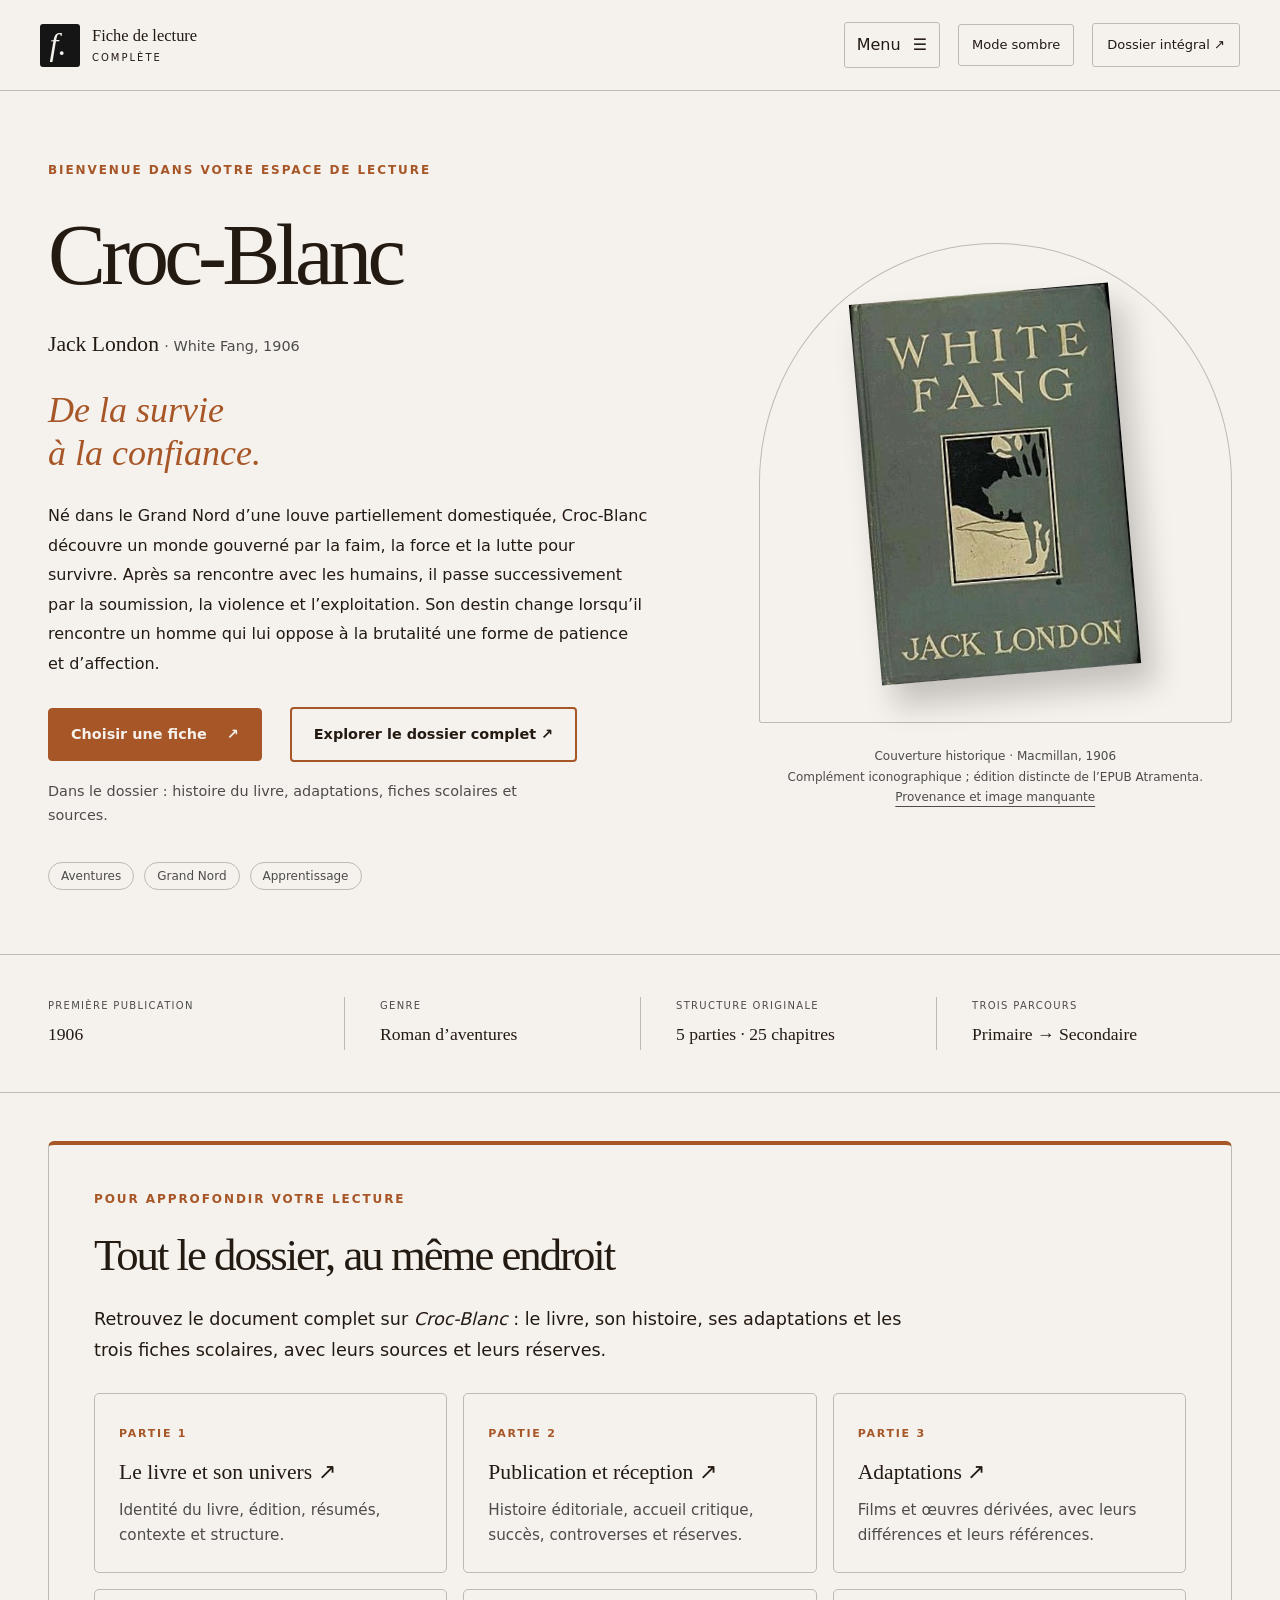
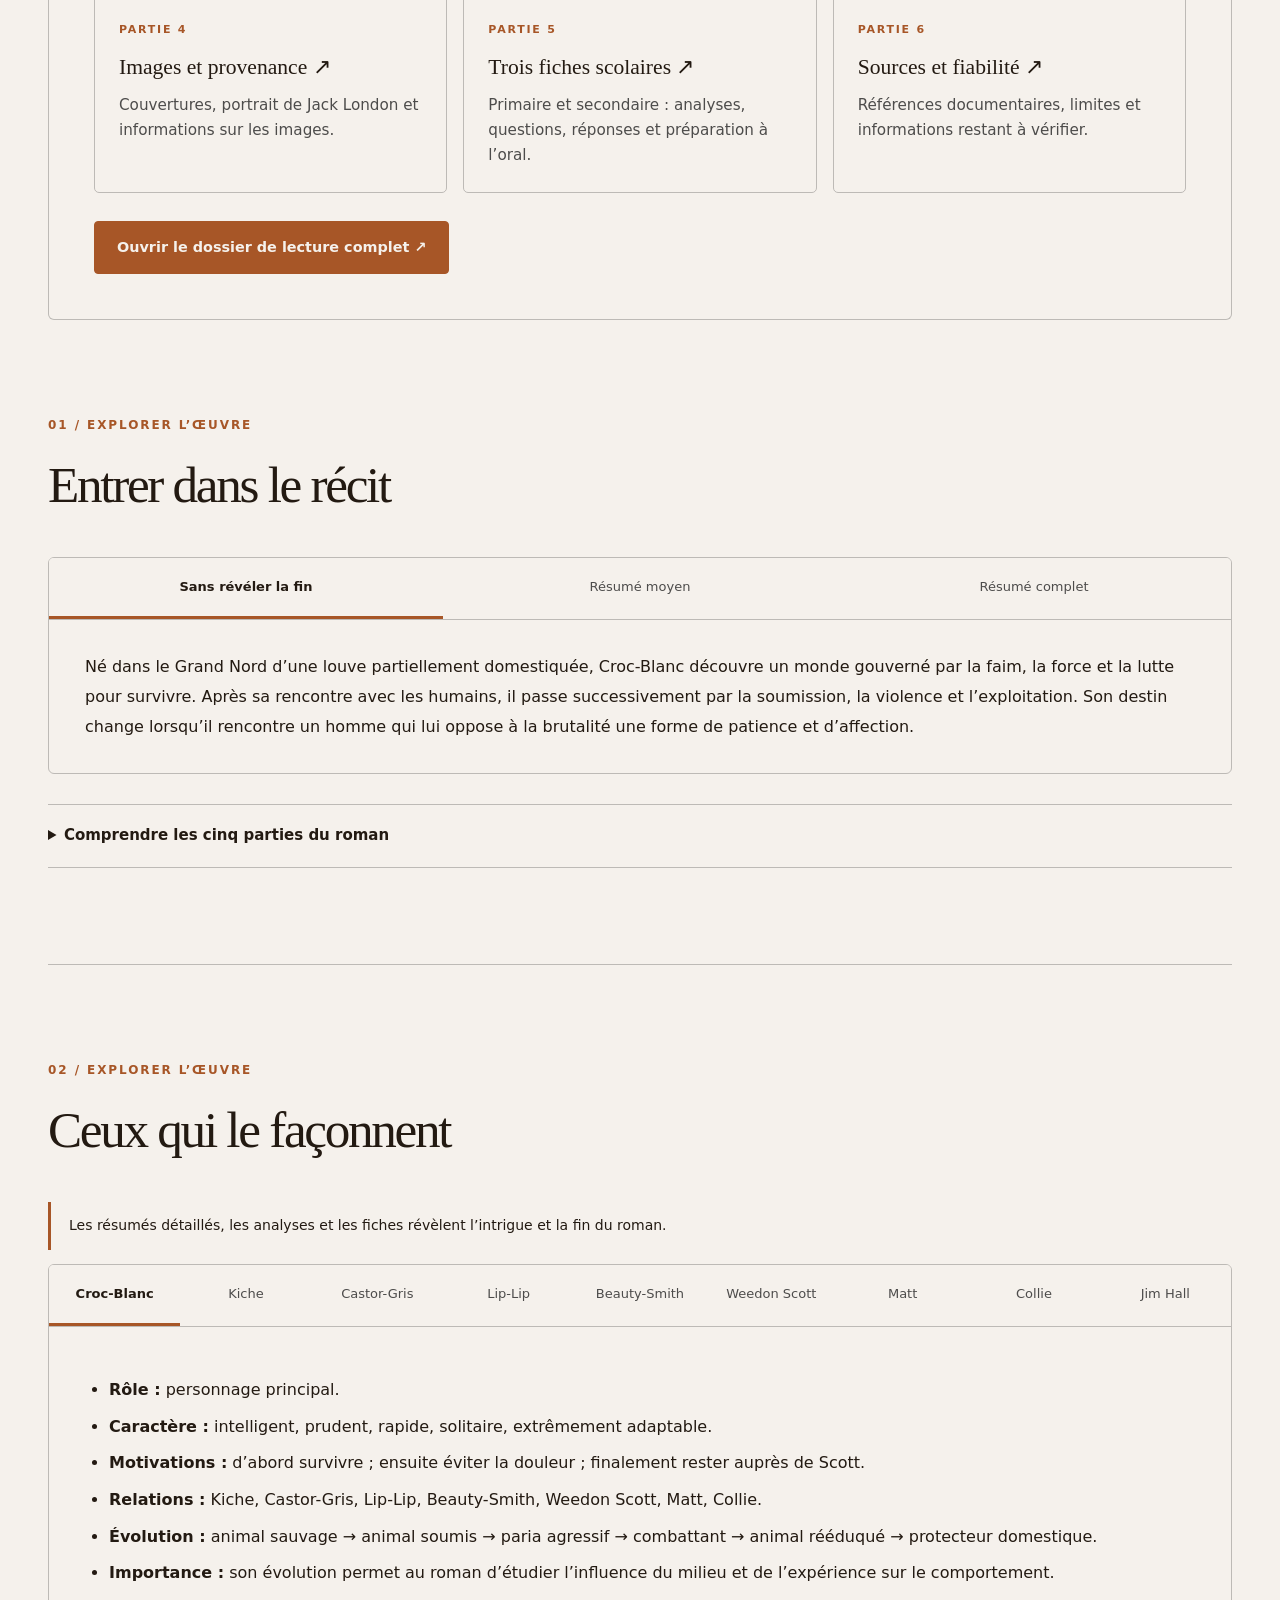
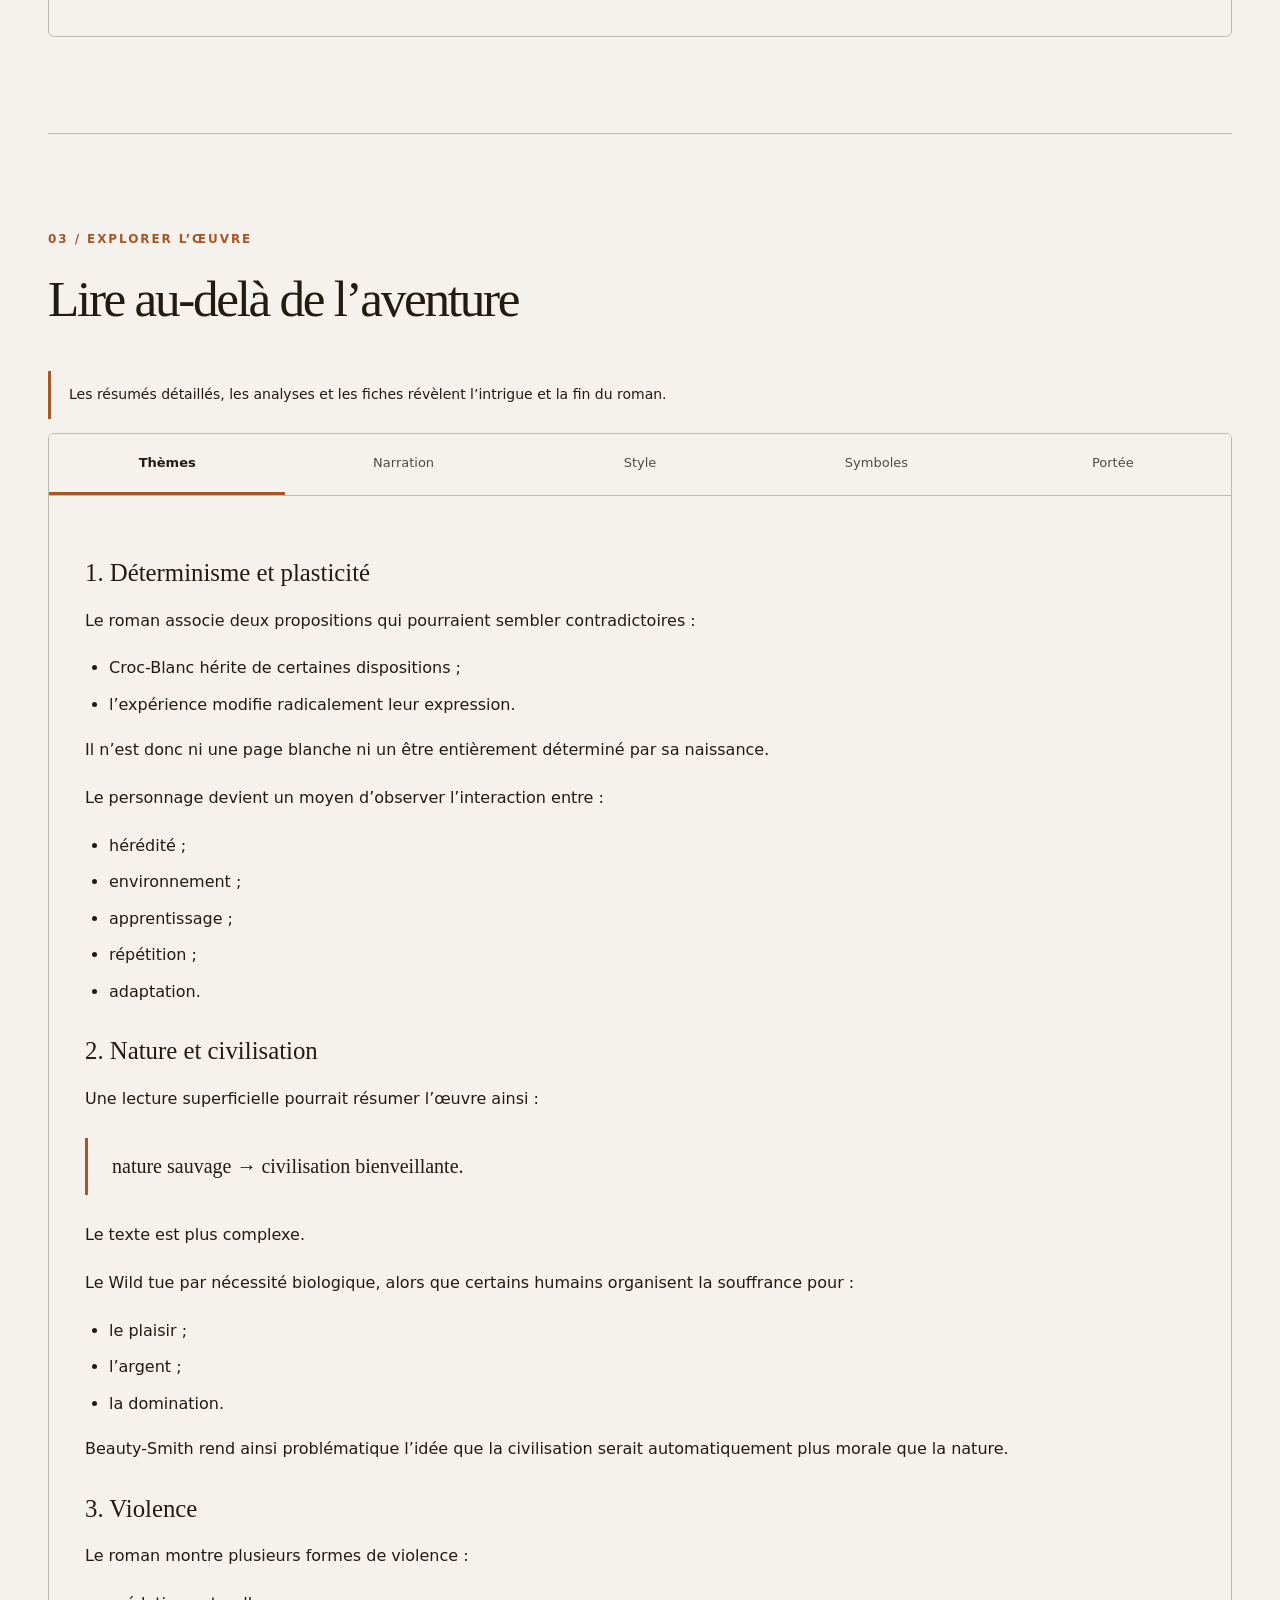
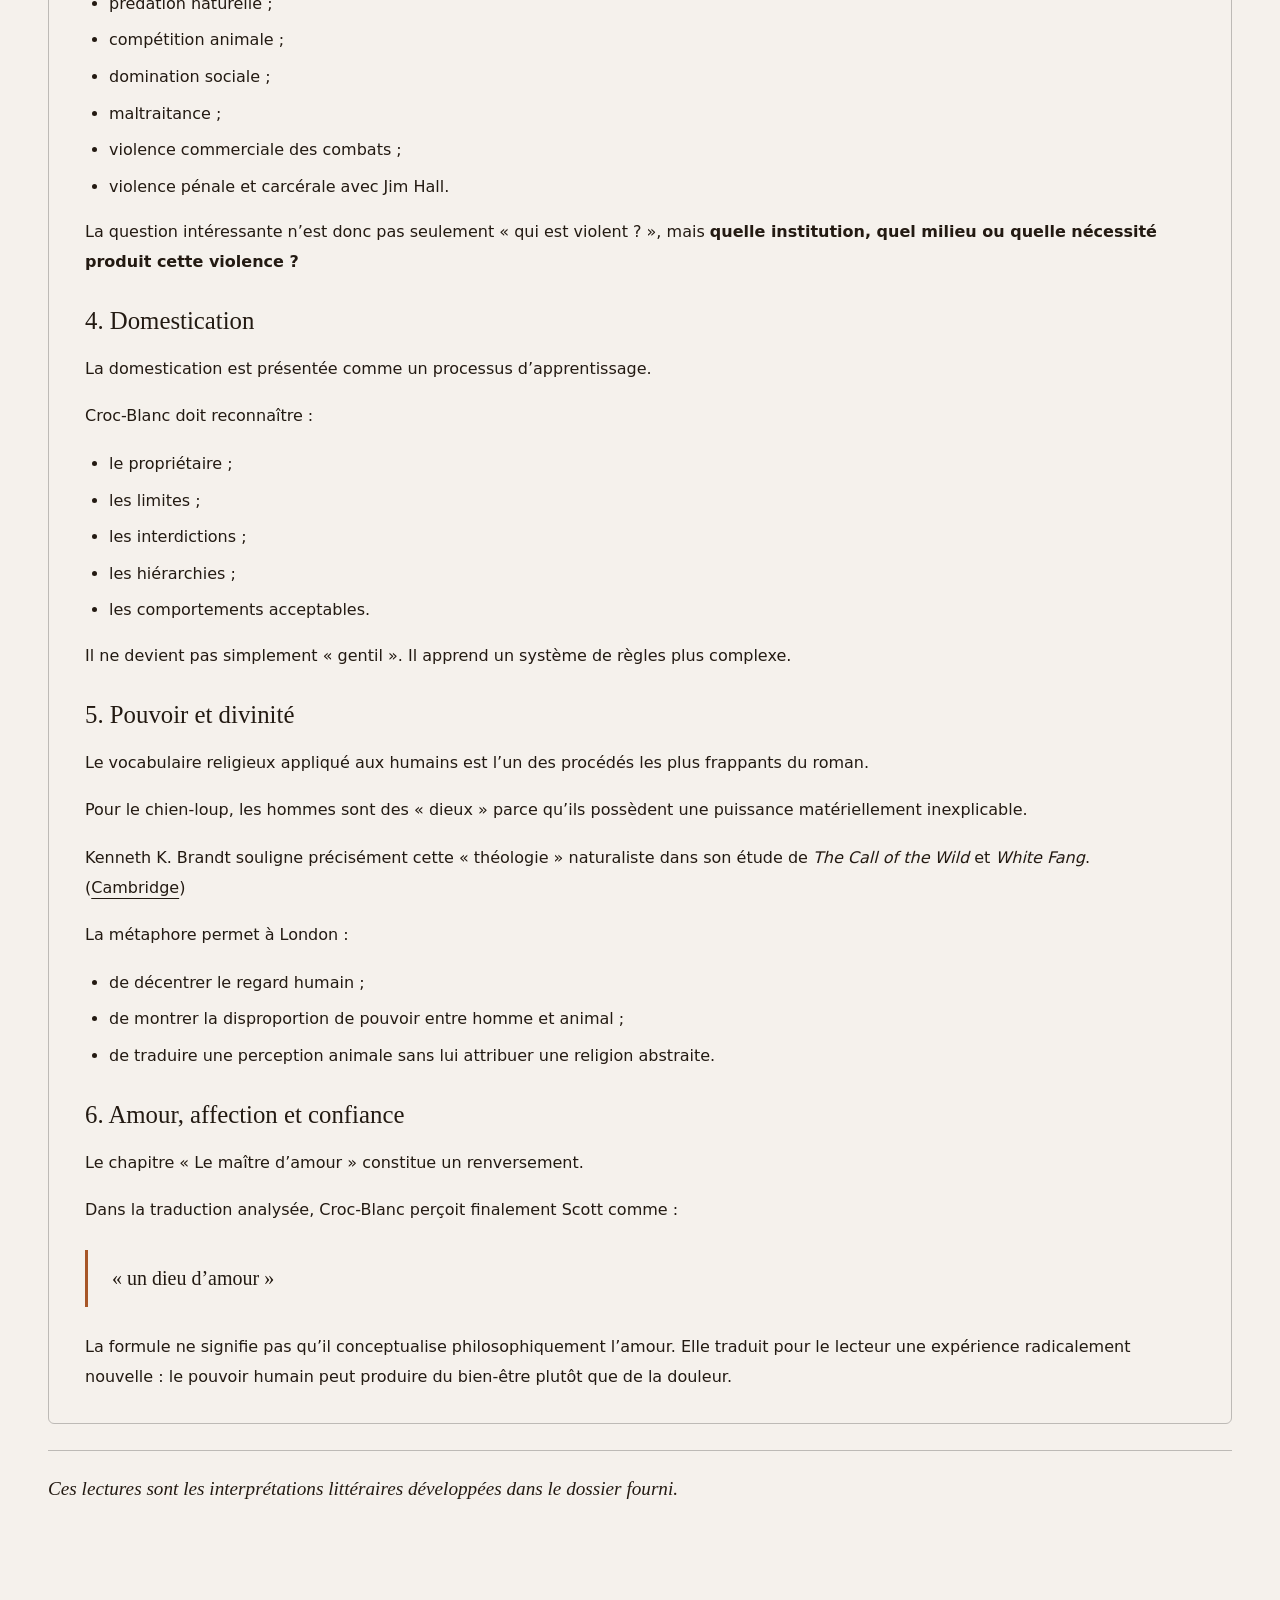
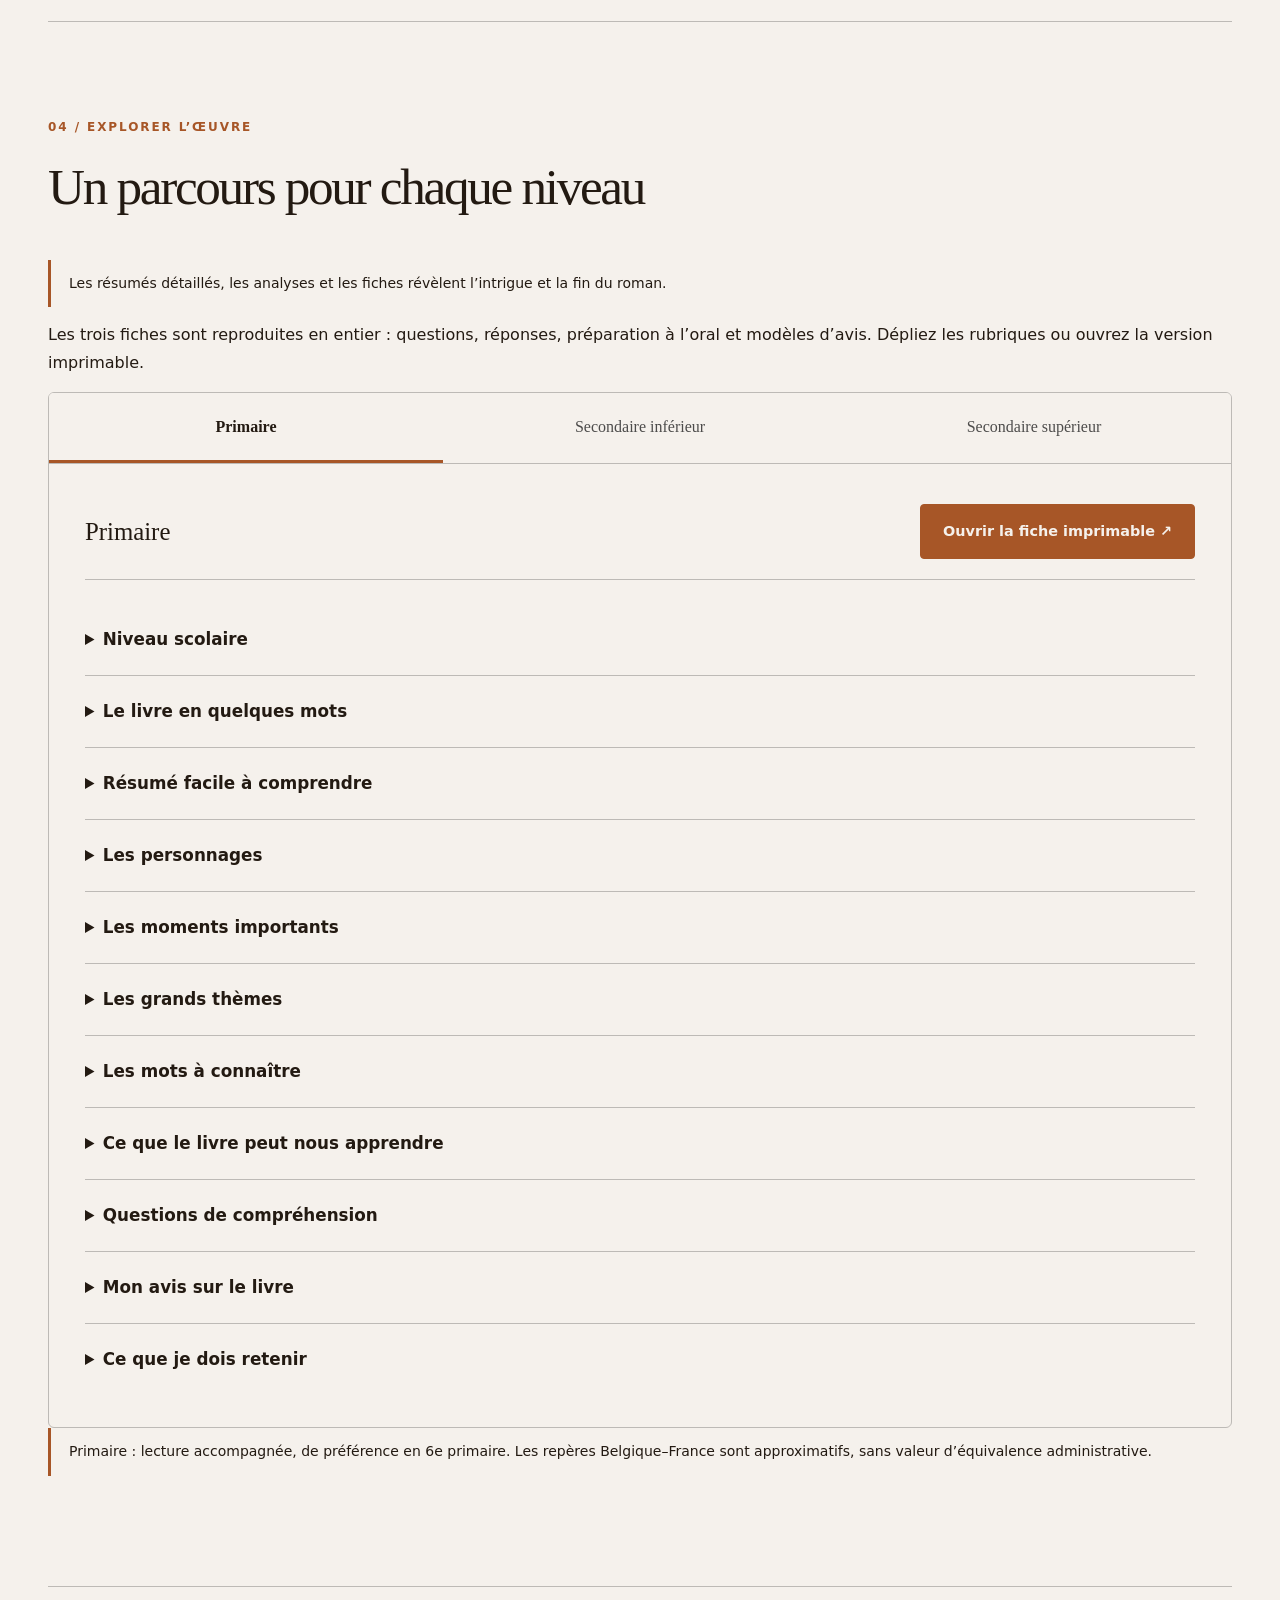
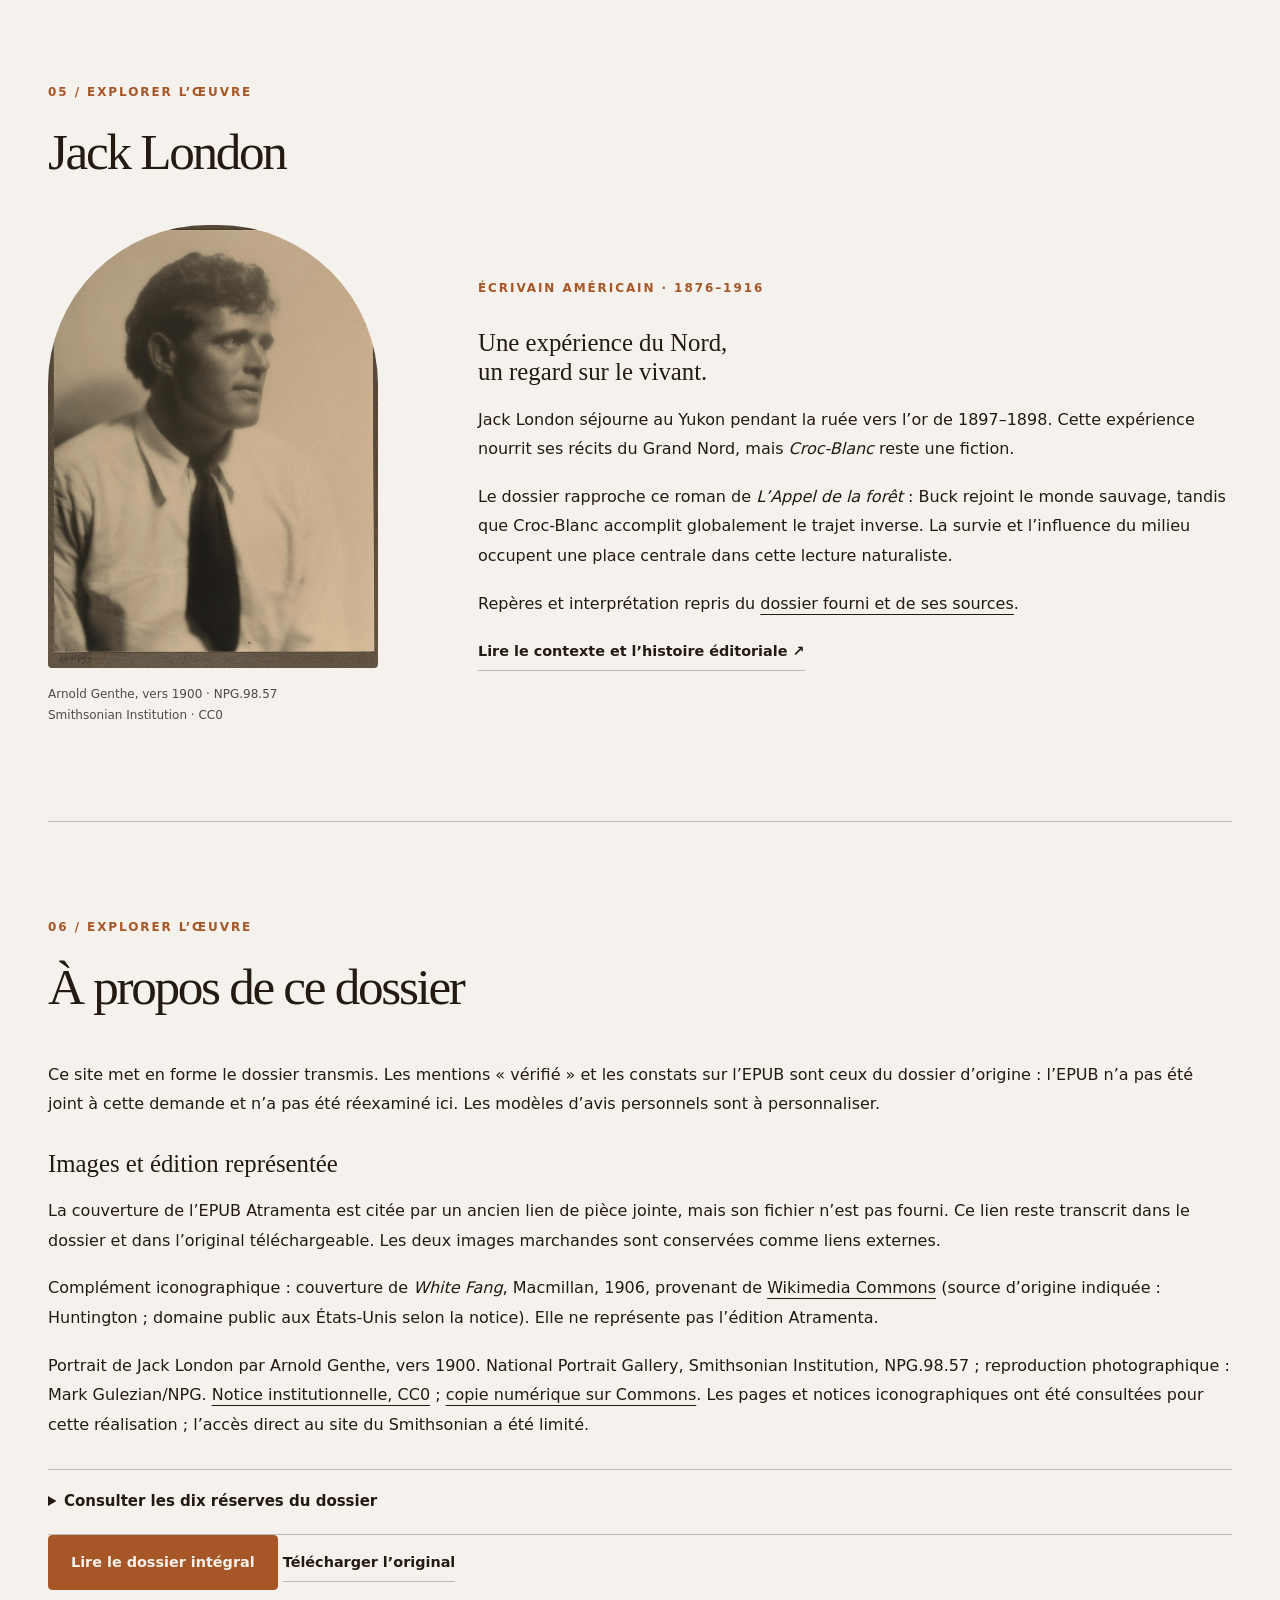
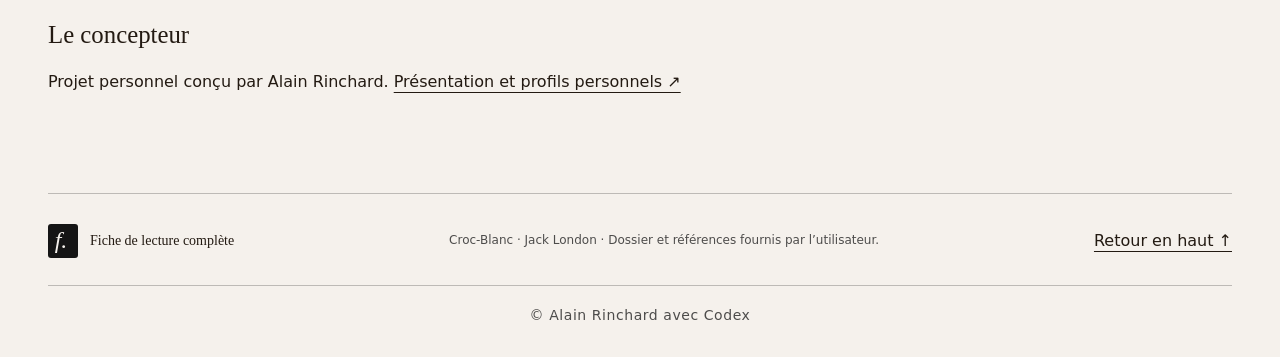
==== index.html @ a5ba15e8 "Publier le site de lecture Croc-Blanc" ====
<!doctype html>
<html lang="fr">
<head>
  <meta charset="utf-8">
  <meta name="viewport" content="width=device-width, initial-scale=1">
  <meta name="description" content="Croc-Blanc de Jack London : dossier documentaire, analyse et trois fiches de lecture imprimables.">
  <meta name="theme-color" content="#151515">
  <title>Croc-Blanc — Fiche de lecture complète</title>
  <link rel="icon" href="assets/favicon.svg" type="image/svg+xml">
  <script src="theme.js"></script>
  <link rel="stylesheet" href="styles.css"><link rel="stylesheet" href="lecture.css">
  <script src="app.js" defer></script>
</head>
<body>
  <a class="skip-link" href="#contenu">Aller au contenu</a>
  <header class="site-header">
    <div class="header-inner">
      <a class="brand" href="index.html">
        <span class="brand-icon" aria-hidden="true">f.</span>
        <span>Fiche de lecture<span class="brand-sub">COMPLÈTE</span></span>
      </a>
      <button class="menu-toggle" type="button" aria-expanded="false" aria-controls="navigation">Menu <span aria-hidden="true">☰</span></button>
      <nav id="navigation" aria-label="Navigation principale"><a href="#accueil">Accueil</a><a href="#livre">Le livre</a><a href="#personnages">Personnages</a><a href="#analyse">Analyse</a><a href="#fiches">Fiches</a><a href="#auteur">Auteur</a><a href="#apropos">À propos</a></nav>
      <button class="theme-toggle" type="button" aria-pressed="false">Mode sombre</button>
      <a class="header-dossier" href="dossier.html">Dossier intégral <span aria-hidden="true">↗</span></a>
    </div>
    <div class="reading-progress" aria-hidden="true"></div>
  </header>
  <main id="contenu"><section id="accueil" class="hero wrap"><div class="hero-copy"><p class="eyebrow">BIENVENUE DANS VOTRE ESPACE DE LECTURE</p><h1>Croc-Blanc</h1><p class="hero-author">Jack London <span>· White Fang, 1906</span></p><p class="hero-deck">De la survie<br>à la confiance.</p><div class="hero-intro"><p>Né dans le Grand Nord d’une louve partiellement domestiquée, Croc-Blanc découvre un monde gouverné par la faim, la force et la lutte pour survivre. Après sa rencontre avec les humains, il passe successivement par la soumission, la violence et l’exploitation. Son destin change lorsqu’il rencontre un homme qui lui oppose à la brutalité une forme de patience et d’affection.</p></div><div class="hero-actions"><a class="button primary" href="#fiches">Choisir une fiche <span aria-hidden="true">↗</span></a><a class="button dossier-action" href="dossier.html">Explorer le dossier complet ↗</a></div><p class="hero-dossier-note">Dans le dossier : histoire du livre, adaptations, fiches scolaires et sources.</p><div class="hero-tags"><span>Aventures</span><span>Grand Nord</span><span>Apprentissage</span></div></div><figure class="hero-art"><div class="book-stage"><img src="assets/couverture-1906.jpg" width="284" height="417" alt="Couverture gris-vert de White Fang, Jack London, Macmillan, 1906"></div><figcaption>Couverture historique · Macmillan, 1906<br>Complément iconographique ; édition distincte de l’EPUB Atramenta.<br><a href="#apropos">Provenance et image manquante</a></figcaption></figure></section><div class="facts-band"><dl class="facts wrap"><div><dt>PREMIÈRE PUBLICATION</dt><dd>1906</dd></div><div><dt>GENRE</dt><dd>Roman d’aventures</dd></div><div><dt>STRUCTURE ORIGINALE</dt><dd>5 parties · 25 chapitres</dd></div><div><dt>TROIS PARCOURS</dt><dd>Primaire → Secondaire</dd></div></dl></div><section class="wrap dossier-feature" aria-labelledby="dossier-feature-title"><p class="eyebrow">POUR APPROFONDIR VOTRE LECTURE</p><h2 id="dossier-feature-title">Tout le dossier, au même endroit</h2><p class="dossier-lead">Retrouvez le document complet sur <em>Croc-Blanc</em> : le livre, son histoire, ses adaptations et les trois fiches scolaires, avec leurs sources et leurs réserves.</p><div class="dossier-cards"><a class="dossier-card" href="dossier.html#doc-2"><span class="panel-label">PARTIE 1</span><h3>Le livre et son univers <span aria-hidden="true">↗</span></h3><p>Identité du livre, édition, résumés, contexte et structure.</p></a><a class="dossier-card" href="dossier.html#doc-21"><span class="panel-label">PARTIE 2</span><h3>Publication et réception <span aria-hidden="true">↗</span></h3><p>Histoire éditoriale, accueil critique, succès, controverses et réserves.</p></a><a class="dossier-card" href="dossier.html#doc-34"><span class="panel-label">PARTIE 3</span><h3>Adaptations <span aria-hidden="true">↗</span></h3><p>Films et œuvres dérivées, avec leurs différences et leurs références.</p></a><a class="dossier-card" href="dossier.html#doc-43"><span class="panel-label">PARTIE 4</span><h3>Images et provenance <span aria-hidden="true">↗</span></h3><p>Couvertures, portrait de Jack London et informations sur les images.</p></a><a class="dossier-card" href="dossier.html#doc-47"><span class="panel-label">PARTIE 5</span><h3>Trois fiches scolaires <span aria-hidden="true">↗</span></h3><p>Primaire et secondaire : analyses, questions, réponses et préparation à l’oral.</p></a><a class="dossier-card" href="dossier.html#doc-229"><span class="panel-label">PARTIE 6</span><h3>Sources et fiabilité <span aria-hidden="true">↗</span></h3><p>Références documentaires, limites et informations restant à vérifier.</p></a></div><a class="button primary" href="dossier.html">Ouvrir le dossier de lecture complet ↗</a></section><section class="section wrap" id="livre"><div class="section-heading"><div><p class="eyebrow">01 / EXPLORER L’ŒUVRE</p><h2>Entrer dans le récit</h2></div></div><div data-tabs class="reader-card"><div role="tablist" aria-label="resumes" class="tab-list"><button id="resumes-tab-0" role="tab" aria-controls="resumes-panel-0" aria-selected="true" tabindex="0">Sans révéler la fin</button><button id="resumes-tab-1" role="tab" aria-controls="resumes-panel-1" aria-selected="false" tabindex="-1">Résumé moyen</button><button id="resumes-tab-2" role="tab" aria-controls="resumes-panel-2" aria-selected="false" tabindex="-1">Résumé complet</button></div><article class="prose" id="resumes-panel-0" role="tabpanel" aria-labelledby="resumes-tab-0" tabindex="0" ><p>Né dans le Grand Nord d’une louve partiellement domestiquée, Croc-Blanc découvre un monde gouverné par la faim, la force et la lutte pour survivre. Après sa rencontre avec les humains, il passe successivement par la soumission, la violence et l’exploitation. Son destin change lorsqu’il rencontre un homme qui lui oppose à la brutalité une forme de patience et d’affection.</p></article><article class="prose" id="resumes-panel-1" role="tabpanel" aria-labelledby="resumes-tab-1" tabindex="0" hidden><p class="content-notice">Les résumés détaillés, les analyses et les fiches révèlent l’intrigue et la fin du roman.</p><p>Le récit commence dans le Grand Nord canadien, où deux hommes et leurs chiens de traîneau sont poursuivis par une meute affamée. Parmi les loups se trouve Kiche, une louve ayant du sang de chien. Après la dispersion de la meute, elle donne naissance à plusieurs petits ; un seul survit durablement : le futur Croc-Blanc.</p>
<p>Le jeune animal apprend très tôt les règles de la faim, de la chasse et du danger. Lorsqu’il rencontre des humains, Kiche reconnaît un ancien maître, Castor-Gris. Croc-Blanc entre alors dans le monde des hommes. Il y apprend l’obéissance mais aussi la violence, notamment sous les attaques répétées des autres chiens.</p>
<p>Plus tard, il tombe entre les mains de Beauty-Smith, qui exploite son agressivité en l’utilisant dans des combats. L’animal devient extrêmement dangereux. Son existence prend cependant une autre direction avec l’arrivée de Weedon Scott, qui entreprend patiemment de gagner sa confiance.</p></article><article class="prose" id="resumes-panel-2" role="tabpanel" aria-labelledby="resumes-tab-2" tabindex="0" hidden><p class="content-notice">Les résumés détaillés, les analyses et les fiches révèlent l’intrigue et la fin du roman.</p><p>Le roman s’ouvre sur Henry et Bill, deux hommes qui traversent une immensité glacée avec un attelage et un cercueil. Une meute de loups affamés les suit. Une louve particulièrement audacieuse attire un à un les chiens vers la meute. Bill disparaît en tentant de sauver l’un d’eux ; Henry ne doit sa survie qu’à l’arrivée d’autres hommes.</p>
<p>La louve, Kiche, s’éloigne ensuite avec Un-Œil. Elle met bas dans une tanière. La faim et la rudesse du milieu éliminent peu à peu les petits, à l’exception d’un louveteau gris. Celui-ci découvre progressivement le monde extérieur, la chasse, la peur, la douleur et ce que le récit désigne comme la « loi de la viande » : dans ce monde, les êtres sont chasseurs ou proies.</p>
<p>Le louveteau rencontre ensuite des humains. Sa mère, Kiche, reconnaît Castor-Gris, qui l’avait autrefois possédée. Le jeune animal reçoit le nom de Croc-Blanc et devient à son tour dépendant des hommes. Il apprend à les considérer comme des êtres supérieurs, capables de fabriquer du feu et d’imposer leurs règles. Dans le camp, Lip-Lip le harcèle constamment. Cette persécution contribue à faire de Croc-Blanc un animal solitaire, méfiant, extraordinairement rapide et violent.</p>
<p>Castor-Gris utilise Croc-Blanc comme chien de traîneau. L’animal devient puissant et discipliné mais ne connaît guère l’affection. À Fort Yukon, Beauty-Smith convoite le chien-loup. Il profite de la dépendance de Castor-Gris à l’alcool pour obtenir Croc-Blanc. Sous les mauvais traitements de son nouveau propriétaire, celui-ci devient une attraction de combats d’animaux. Il bat ses adversaires jusqu’à ce qu’un bouledogue nommé Cherokee manque de le tuer en s’accrochant à sa gorge.</p>
<p>Weedon Scott et Matt interrompent le combat et sauvent Croc-Blanc. Scott refuse de considérer son agressivité comme irrémédiable. Par une longue succession de gestes prudents, il montre à l’animal qu’une main humaine peut caresser plutôt que frapper. Croc-Blanc découvre progressivement l’attachement. Lorsque Scott repart en Californie, le chien-loup parvient à le suivre.</p>
<p>À Sierra-Vista, domaine de la famille Scott, Croc-Blanc doit apprendre de nouvelles règles : ne pas attaquer les animaux domestiques, accepter les membres de la famille, supporter les autres chiens et distinguer ce qui constitue ou non une menace. Son extraordinaire capacité d’adaptation lui permet d’intégrer progressivement ce nouvel univers.</p>
<p>Dans le dernier chapitre, un évadé de prison, Jim Hall, vient se venger du juge Scott. Croc-Blanc l’affronte dans la maison et sauve la famille, mais il est grièvement blessé par plusieurs coups de revolver. Il survit contre les pronostics pessimistes du chirurgien et reçoit le surnom de « loup béni ». Le roman s’achève sur une image d’apaisement : Croc-Blanc, désormais uni à Collie, repose au soleil auprès de leurs petits.</p></article></div><details class="passages"><summary>Comprendre les cinq parties du roman</summary><div class="prose"><p>L’EPUB fourni présente <strong>25 chapitres successifs sans division supérieure visible</strong>.</p>
<p>L’édition originale anglaise de 1906 organise en revanche ces 25 chapitres en <strong>cinq parties</strong> :</p>
<ol><li><p><strong>Part One — The Wild</strong> : chapitres 1 à 3 ;</p></li><li><p><strong>Part Two — Born of the Wild</strong> : chapitres 4 à 8 ;</p></li><li><p><strong>Part Three — The Gods of the Wild</strong> : chapitres 9 à 14 ;</p></li><li><p><strong>Part Four — The Superior Gods</strong> : chapitres 15 à 20 ;</p></li><li><p><strong>Part Five — The Tame</strong> : chapitres 21 à 25. (<a href="https://en.wikisource.org/wiki/White_Fang">Wikisource</a>)</p></li></ol>
<p>Cette organisation rend explicite une progression essentielle : <strong>Wild → naissance dans le Wild → domination humaine → confrontation entre différentes formes d’humanité → domestication</strong>.</p></div></details></section><section class="section wrap" id="personnages"><div class="section-heading"><div><p class="eyebrow">02 / EXPLORER L’ŒUVRE</p><h2>Ceux qui le façonnent</h2></div></div><p class="content-notice">Les résumés détaillés, les analyses et les fiches révèlent l’intrigue et la fin du roman.</p><div data-tabs class="reader-card"><div role="tablist" aria-label="personnages" class="tab-list"><button id="personnages-tab-0" role="tab" aria-controls="personnages-panel-0" aria-selected="true" tabindex="0">Croc-Blanc</button><button id="personnages-tab-1" role="tab" aria-controls="personnages-panel-1" aria-selected="false" tabindex="-1">Kiche</button><button id="personnages-tab-2" role="tab" aria-controls="personnages-panel-2" aria-selected="false" tabindex="-1">Castor-Gris</button><button id="personnages-tab-3" role="tab" aria-controls="personnages-panel-3" aria-selected="false" tabindex="-1">Lip-Lip</button><button id="personnages-tab-4" role="tab" aria-controls="personnages-panel-4" aria-selected="false" tabindex="-1">Beauty-Smith</button><button id="personnages-tab-5" role="tab" aria-controls="personnages-panel-5" aria-selected="false" tabindex="-1">Weedon Scott</button><button id="personnages-tab-6" role="tab" aria-controls="personnages-panel-6" aria-selected="false" tabindex="-1">Matt</button><button id="personnages-tab-7" role="tab" aria-controls="personnages-panel-7" aria-selected="false" tabindex="-1">Collie</button><button id="personnages-tab-8" role="tab" aria-controls="personnages-panel-8" aria-selected="false" tabindex="-1">Jim Hall</button></div><article class="prose" id="personnages-panel-0" role="tabpanel" aria-labelledby="personnages-tab-0" tabindex="0" ><ul><li><p><strong>Rôle :</strong> personnage principal.</p></li><li><p><strong>Caractère :</strong> intelligent, prudent, rapide, solitaire, extrêmement adaptable.</p></li><li><p><strong>Motivations :</strong> d’abord survivre ; ensuite éviter la douleur ; finalement rester auprès de Scott.</p></li><li><p><strong>Relations :</strong> Kiche, Castor-Gris, Lip-Lip, Beauty-Smith, Weedon Scott, Matt, Collie.</p></li><li><p><strong>Évolution :</strong> animal sauvage → animal soumis → paria agressif → combattant → animal rééduqué → protecteur domestique.</p></li><li><p><strong>Importance :</strong> son évolution permet au roman d’étudier l’influence du milieu et de l’expérience sur le comportement.</p></li></ul></article><article class="prose" id="personnages-panel-1" role="tabpanel" aria-labelledby="personnages-tab-1" tabindex="0" hidden><ul><li><p><strong>Rôle :</strong> mère de Croc-Blanc.</p></li><li><p><strong>Caractère :</strong> protectrice, expérimentée, capable de vivre dans le monde sauvage comme auprès des humains.</p></li><li><p><strong>Motivation :</strong> survivre et protéger sa portée.</p></li><li><p><strong>Importance :</strong> elle constitue le premier lien entre le monde sauvage et le monde domestique.</p></li></ul></article><article class="prose" id="personnages-panel-2" role="tabpanel" aria-labelledby="personnages-tab-2" tabindex="0" hidden><ul><li><p><strong>Rôle :</strong> premier maître de Croc-Blanc.</p></li><li><p><strong>Relation avec lui :</strong> fondée sur la domination et l’obéissance davantage que sur l’affection.</p></li><li><p><strong>Importance :</strong> il introduit Croc-Blanc dans le monde des lois humaines.</p></li></ul></article><article class="prose" id="personnages-panel-3" role="tabpanel" aria-labelledby="personnages-tab-3" tabindex="0" hidden><ul><li><p><strong>Rôle :</strong> principal adversaire du jeune Croc-Blanc dans le camp.</p></li><li><p><strong>Importance :</strong> son harcèlement contribue à l’isolement du héros.</p></li></ul></article><article class="prose" id="personnages-panel-4" role="tabpanel" aria-labelledby="personnages-tab-4" tabindex="0" hidden><ul><li><p><strong>Rôle :</strong> propriétaire cruel et exploitant.</p></li><li><p><strong>Motivation :</strong> tirer profit de la férocité de Croc-Blanc.</p></li><li><p><strong>Importance :</strong> il représente l’usage destructeur que l’être humain peut faire de son pouvoir sur l’animal.</p></li></ul></article><article class="prose" id="personnages-panel-5" role="tabpanel" aria-labelledby="personnages-tab-5" tabindex="0" hidden><ul><li><p><strong>Rôle :</strong> sauveteur puis maître de Croc-Blanc.</p></li><li><p><strong>Caractère :</strong> patient, ferme, compatissant.</p></li><li><p><strong>Motivation :</strong> sauver puis réhabiliter l’animal.</p></li><li><p><strong>Importance :</strong> sa méthode inverse celle de Beauty-Smith : il remplace la peur par la confiance.</p></li></ul></article><article class="prose" id="personnages-panel-6" role="tabpanel" aria-labelledby="personnages-tab-6" tabindex="0" hidden><ul><li><p><strong>Rôle :</strong> conducteur de chiens et auxiliaire de Scott.</p></li><li><p><strong>Importance :</strong> il participe au sauvetage et observe les progrès de Croc-Blanc.</p></li></ul></article><article class="prose" id="personnages-panel-7" role="tabpanel" aria-labelledby="personnages-tab-7" tabindex="0" hidden><ul><li><p><strong>Rôle :</strong> chienne de la famille Scott.</p></li><li><p><strong>Évolution de la relation :</strong> d’abord hostile au chien-loup, elle devient finalement sa partenaire.</p></li></ul></article><article class="prose" id="personnages-panel-8" role="tabpanel" aria-labelledby="personnages-tab-8" tabindex="0" hidden><ul><li><p><strong>Rôle :</strong> évadé de prison qui veut se venger du juge Scott.</p></li><li><p><strong>Importance :</strong> son histoire crée un parallèle troublant avec Croc-Blanc : la violence sociale a aussi contribué à transformer cet homme en être brutal.</p></li></ul></article></div></section><section class="section wrap" id="analyse"><div class="section-heading"><div><p class="eyebrow">03 / EXPLORER L’ŒUVRE</p><h2>Lire au-delà de l’aventure</h2></div></div><p class="content-notice">Les résumés détaillés, les analyses et les fiches révèlent l’intrigue et la fin du roman.</p><div data-tabs class="reader-card"><div role="tablist" aria-label="analyse" class="tab-list"><button id="analyse-tab-0" role="tab" aria-controls="analyse-panel-0" aria-selected="true" tabindex="0">Thèmes</button><button id="analyse-tab-1" role="tab" aria-controls="analyse-panel-1" aria-selected="false" tabindex="-1">Narration</button><button id="analyse-tab-2" role="tab" aria-controls="analyse-panel-2" aria-selected="false" tabindex="-1">Style</button><button id="analyse-tab-3" role="tab" aria-controls="analyse-panel-3" aria-selected="false" tabindex="-1">Symboles</button><button id="analyse-tab-4" role="tab" aria-controls="analyse-panel-4" aria-selected="false" tabindex="-1">Portée</button></div><article class="prose" id="analyse-panel-0" role="tabpanel" aria-labelledby="analyse-tab-0" tabindex="0" ><h3 id="analyse-0-1">1. Déterminisme et plasticité</h3>
<p>Le roman associe deux propositions qui pourraient sembler contradictoires :</p>
<ul><li><p>Croc-Blanc hérite de certaines dispositions ;</p></li><li><p>l’expérience modifie radicalement leur expression.</p></li></ul>
<p>Il n’est donc ni une page blanche ni un être entièrement déterminé par sa naissance.</p>
<p>Le personnage devient un moyen d’observer l’interaction entre :</p>
<ul><li><p>hérédité ;</p></li><li><p>environnement ;</p></li><li><p>apprentissage ;</p></li><li><p>répétition ;</p></li><li><p>adaptation.</p></li></ul>
<h3 id="analyse-0-2">2. Nature et civilisation</h3>
<p>Une lecture superficielle pourrait résumer l’œuvre ainsi :</p>
<blockquote><p>nature sauvage → civilisation bienveillante.</p></blockquote>
<p>Le texte est plus complexe.</p>
<p>Le Wild tue par nécessité biologique, alors que certains humains organisent la souffrance pour :</p>
<ul><li><p>le plaisir ;</p></li><li><p>l’argent ;</p></li><li><p>la domination.</p></li></ul>
<p>Beauty-Smith rend ainsi problématique l’idée que la civilisation serait automatiquement plus morale que la nature.</p>
<h3 id="analyse-0-3">3. Violence</h3>
<p>Le roman montre plusieurs formes de violence :</p>
<ul><li><p>prédation naturelle ;</p></li><li><p>compétition animale ;</p></li><li><p>domination sociale ;</p></li><li><p>maltraitance ;</p></li><li><p>violence commerciale des combats ;</p></li><li><p>violence pénale et carcérale avec Jim Hall.</p></li></ul>
<p>La question intéressante n’est donc pas seulement « qui est violent ? », mais <strong>quelle institution, quel milieu ou quelle nécessité produit cette violence ?</strong></p>
<h3 id="analyse-0-4">4. Domestication</h3>
<p>La domestication est présentée comme un processus d’apprentissage.</p>
<p>Croc-Blanc doit reconnaître :</p>
<ul><li><p>le propriétaire ;</p></li><li><p>les limites ;</p></li><li><p>les interdictions ;</p></li><li><p>les hiérarchies ;</p></li><li><p>les comportements acceptables.</p></li></ul>
<p>Il ne devient pas simplement « gentil ». Il apprend un système de règles plus complexe.</p>
<h3 id="analyse-0-5">5. Pouvoir et divinité</h3>
<p>Le vocabulaire religieux appliqué aux humains est l’un des procédés les plus frappants du roman.</p>
<p>Pour le chien-loup, les hommes sont des « dieux » parce qu’ils possèdent une puissance matériellement inexplicable.</p>
<p>Kenneth K. Brandt souligne précisément cette « théologie » naturaliste dans son étude de <em>The Call of the Wild</em> et <em>White Fang</em>. (<a href="https://www.cambridge.org/core/books/abs/jack-london/into-and-out-of-the-wild-the-call-of-the-wild-and-white-fang/CABD2789A54AA33391A0EB49EA3AB0FE?utm_source=chatgpt.com">Cambridge</a>)</p>
<p>La métaphore permet à London :</p>
<ul><li><p>de décentrer le regard humain ;</p></li><li><p>de montrer la disproportion de pouvoir entre homme et animal ;</p></li><li><p>de traduire une perception animale sans lui attribuer une religion abstraite.</p></li></ul>
<h3 id="analyse-0-6">6. Amour, affection et confiance</h3>
<p>Le chapitre « Le maître d’amour » constitue un renversement.</p>
<p>Dans la traduction analysée, Croc-Blanc perçoit finalement Scott comme :</p>
<blockquote><p>« un dieu d’amour »</p></blockquote>
<p>La formule ne signifie pas qu’il conceptualise philosophiquement l’amour. Elle traduit pour le lecteur une expérience radicalement nouvelle : le pouvoir humain peut produire du bien-être plutôt que de la douleur.</p></article><article class="prose" id="analyse-panel-1" role="tabpanel" aria-labelledby="analyse-tab-1" tabindex="0" hidden><h3 id="analyse-1-1">Narrateur</h3>
<p>Narrateur extérieur, hétérodiégétique.</p>
<h3 id="analyse-1-2">Focalisation</h3>
<p>Variable, mais très largement interne à Croc-Blanc après les premiers chapitres.</p>
<h3 id="analyse-1-3">Effet de la focalisation animale</h3>
<p>Elle transforme les objets ordinaires en énigmes.</p>
<p>Pour un humain :</p>
<ul><li><p>le feu est un outil ;</p></li><li><p>une maison est une construction ;</p></li><li><p>un maître est une personne.</p></li></ul>
<p>Pour Croc-Blanc, ils doivent être compris progressivement à partir de leurs effets.</p>
<h3 id="analyse-1-4">Temporalité</h3>
<p>Le récit est principalement chronologique.</p>
<p>Les étapes du temps correspondent à la croissance et à l’apprentissage de Croc-Blanc.</p>
<h3 id="analyse-1-5">Ellipses</h3>
<p>Le narrateur accélère certaines périodes de croissance ou de travail afin de concentrer le récit sur les expériences qui modifient réellement le personnage.</p>
<h3 id="analyse-1-6">Rythme</h3>
<ul><li><p>ralentissements lors de nouveaux apprentissages ;</p></li><li><p>accélérations dans les combats ;</p></li><li><p>répétitions lorsqu’un comportement devient une habitude.</p></li></ul>
<h3 id="analyse-1-7">Structure</h3>
<p>L’édition originale en cinq parties construit une progression sémantique explicite :</p>
<p><strong>Wild → Born of the Wild → Gods of the Wild → Superior Gods → The Tame.</strong> (<a href="https://en.wikisource.org/wiki/White_Fang">Wikisource</a>)</p>
<p>L’EPUB français analysé efface cette architecture supérieure mais conserve les 25 chapitres correspondants.</p></article><article class="prose" id="analyse-panel-2" role="tabpanel" aria-labelledby="analyse-tab-2" tabindex="0" hidden><h3 id="analyse-2-1">Niveau de langue</h3>
<p>La traduction Gruyer–Postif de 1923 utilise un français plus ancien que les traductions contemporaines :</p>
<ul><li><p>tournures aujourd’hui moins courantes ;</p></li><li><p>vocabulaire parfois soutenu ;</p></li><li><p>emplois récurrents du mot anglais « Wild ».</p></li></ul>
<p>Cela explique en partie pourquoi cette édition peut sembler plus difficile à un jeune lecteur actuel.</p>
<h3 id="analyse-2-2">Champs lexicaux</h3>
<p>Les champs lexicaux dominants concernent :</p>
<ul><li><p>le froid ;</p></li><li><p>la faim ;</p></li><li><p>la viande ;</p></li><li><p>les crocs ;</p></li><li><p>le sang ;</p></li><li><p>la peur ;</p></li><li><p>la force ;</p></li><li><p>la domination.</p></li></ul>
<p>Ils inscrivent les idées du roman dans des sensations concrètes.</p>
<h3 id="analyse-2-3">Personnification</h3>
<p>Le Wild est parfois traité presque comme une puissance autonome.</p>
<p>L’ouverture :</p>
<blockquote><p>« C’était le Wild. »</p></blockquote>
<p>condense cette conception du milieu.</p>
<h3 id="analyse-2-4">Comparaisons animales et humaines</h3>
<p>L’une des stratégies les plus intéressantes consiste à rapprocher sans cesse :</p>
<ul><li><p>hommes et animaux ;</p></li><li><p>domination sociale et prédation ;</p></li><li><p>apprentissage humain et dressage.</p></li></ul>
<p>Jim Hall donne à ce procédé sa forme la plus claire.</p>
<h3 id="analyse-2-5">Description</h3>
<p>Les paysages ne sont pas décoratifs. Ils créent les conditions physiques qui déterminent l’action.</p>
<h3 id="analyse-2-6">Ironie potentielle</h3>
<p>Le mot « dieux » produit une forme d’ironie de perspective : le lecteur sait que les humains sont ordinaires, alors que le chien-loup les perçoit comme des êtres presque tout-puissants.</p>
<h3 id="analyse-2-7">Réalisme et naturalisme</h3>
<p>London cherche moins à représenter un animal sentimental qu’à montrer :</p>
<ul><li><p>ses perceptions ;</p></li><li><p>ses conditionnements ;</p></li><li><p>ses réactions ;</p></li><li><p>son adaptation.</p></li></ul>
<p>Cette volonté fut précisément l’un des enjeux de sa polémique avec Roosevelt. (<a href="https://www.arts.gov/initiatives/nea-big-read/call-wild-white-fang-and-other-stories?utm_source=chatgpt.com">National Endowment for the Arts</a>)</p></article><article class="prose" id="analyse-panel-3" role="tabpanel" aria-labelledby="analyse-tab-3" tabindex="0" hidden><h3 id="analyse-3-1">Wild / monde domestique</h3>
<p>Opposition structurante du roman.</p>
<h3 id="analyse-3-2">Froid / chaleur</h3>
<p>Le froid accompagne le Wild ; la chaleur du foyer accompagne progressivement la sécurité.</p>
<h3 id="analyse-3-3">Faim / abondance</h3>
<p>La faim commande la première partie de l’existence ; l’abondance domestique modifie ensuite les priorités.</p>
<h3 id="analyse-3-4">Crocs / main</h3>
<ul><li><p>crocs : puissance animale ;</p></li><li><p>main : puissance humaine.</p></li></ul>
<p>Mais la main peut être violence ou caresse.</p>
<h3 id="analyse-3-5">Haine / amour</h3>
<p>Les titres « Le règne de la haine » et « Le maître d’amour » constituent presque une opposition programmatique.</p>
<h3 id="analyse-3-6">Solitude / groupe</h3>
<p>Lip-Lip chasse Croc-Blanc vers l’isolement ; Scott le réintègre progressivement à une communauté.</p>
<h3 id="analyse-3-7">Nord / Sud</h3>
<p>Le déplacement géographique correspond à une transformation sociale, mais non à une simple opposition morale.</p></article><article class="prose" id="analyse-panel-4" role="tabpanel" aria-labelledby="analyse-tab-4" tabindex="0" hidden><h3 id="analyse-4-1">Dimension sociale</h3>
<p>Le roman montre les conséquences de rapports de domination qui peuvent produire eux-mêmes les comportements qu’ils prétendent contrôler.</p>
<p>Cette logique vaut :</p>
<ul><li><p>pour Croc-Blanc ;</p></li><li><p>pour Jim Hall.</p></li></ul>
<h3 id="analyse-4-2">Dimension philosophique</h3>
<p>Le lecteur est conduit à s’interroger sur la part respective :</p>
<ul><li><p>de l’instinct ;</p></li><li><p>du milieu ;</p></li><li><p>de l’apprentissage ;</p></li><li><p>de la liberté.</p></li></ul>
<h3 id="analyse-4-3">Dimension morale</h3>
<p>Le texte oppose clairement différentes formes de traitement de l’animal, mais sans transformer son héros en créature idéalement douce.</p>
<h3 id="analyse-4-4">Rapport avec son époque</h3>
<p>Les débats sur Darwin, le naturalisme et l’animalité occupent une place importante dans l’univers intellectuel de London. La critique universitaire contemporaine étudie également son œuvre sous l’angle de l’impérialisme, de la race et du genre. (<a href="https://www.cambridge.org/core/books/jack-london/9010BB283648FB8322A68A837ADE962A?utm_source=chatgpt.com">Cambridge</a>)</p>
<p>Les représentations des peuples autochtones doivent par conséquent être replacées dans leur contexte historique. Certains termes et catégories de la traduction de 1923 sont aujourd’hui datés et appellent un accompagnement critique. Il serait inexact de les reprendre comme descriptions neutres contemporaines.</p>
<h3 id="analyse-4-5">Raisons possibles de la postérité</h3>
<ul><li><p>protagoniste animal mémorable ;</p></li><li><p>récit d’aventures très lisible dans son principe ;</p></li><li><p>fortes scènes d’action ;</p></li><li><p>question universelle de la relation entre violence et éducation ;</p></li><li><p>dispositif narratif original ;</p></li><li><p>possibilités d’adaptation cinématographique ;</p></li><li><p>richesse de lecture au-delà du récit jeunesse.</p></li></ul></article></div><p class="reader-note">Ces lectures sont les interprétations littéraires développées dans le dossier fourni.</p></section><section class="section wrap" id="fiches"><div class="section-heading"><div><p class="eyebrow">04 / EXPLORER L’ŒUVRE</p><h2>Un parcours pour chaque niveau</h2></div></div><p class="content-notice">Les résumés détaillés, les analyses et les fiches révèlent l’intrigue et la fin du roman.</p><p>Les trois fiches sont reproduites en entier : questions, réponses, préparation à l’oral et modèles d’avis. Dépliez les rubriques ou ouvrez la version imprimable.</p><div data-tabs class="reader-card"><div role="tablist" aria-label="niveaux" class="tab-list school-choice"><button id="niveaux-tab-0" role="tab" aria-controls="niveaux-panel-0" aria-selected="true" tabindex="0">Primaire</button><button id="niveaux-tab-1" role="tab" aria-controls="niveaux-panel-1" aria-selected="false" tabindex="-1">Secondaire inférieur</button><button id="niveaux-tab-2" role="tab" aria-controls="niveaux-panel-2" aria-selected="false" tabindex="-1">Secondaire supérieur</button></div><article class="prose" id="niveaux-panel-0" role="tabpanel" aria-labelledby="niveaux-tab-0" tabindex="0" ><div class="school-intro"><h3>Primaire</h3><a class="button primary" href="fiche-primaire.html">Ouvrir la fiche imprimable ↗</a></div><details class="study-item"><summary>Niveau scolaire</summary><div class="prose"><ul><li><p><strong>Belgique francophone :</strong> enseignement primaire.</p></li><li><p><strong>Années principalement concernées :</strong> surtout 5e et 6e primaire, avec préférence pour la 6e.</p></li><li><p><strong>France :</strong> école élémentaire.</p></li><li><p><strong>Classes françaises approximativement concernées :</strong> principalement CM2 ; éventuellement fin de CM1 pour des extraits accompagnés. La proximité d’âge avec la 6e française peut également être utile, mais celle-ci appartient déjà au collège.</p></li><li><p><strong>Niveau de lecture conseillé :</strong> bon lecteur, idéalement avec accompagnement.</p></li><li><p><strong>Difficulté du livre :</strong> <strong>difficile pour une lecture autonome au primaire</strong>, surtout dans cette traduction ancienne.</p></li><li><p><strong>Point d’attention :</strong> plusieurs scènes montrent la faim, la mort d’animaux, les combats de chiens et la cruauté humaine. Une médiation adulte est recommandée.</p></li></ul>
<p>Une édition scolaire française moderne est d’ailleurs destinée officiellement aux 6e et 5e plutôt qu’à l’école élémentaire. (<a href="https://www.cercle-enseignement.com/Ouvrages/Gallimard/Folio-College/Croc-Blanc?utm_source=chatgpt.com">Cercle Enseignement</a>)</p></div></details><details class="study-item"><summary>Le livre en quelques mots</summary><div class="prose"><ul><li><p><strong>Titre :</strong> <em>Croc-Blanc</em></p></li><li><p><strong>Auteur :</strong> Jack London</p></li><li><p><strong>Type de livre :</strong> roman d’aventures avec un animal comme personnage principal.</p></li><li><p><strong>Lieu principal :</strong> le Grand Nord, puis la Californie.</p></li><li><p><strong>Époque :</strong> à l’époque de la ruée vers l’or du Klondike.</p></li><li><p><strong>Personnage principal :</strong> Croc-Blanc, un chien-loup.</p></li><li><p><strong>Sujet du livre :</strong> Croc-Blanc grandit dans un monde difficile. Il apprend à survivre, rencontre des humains cruels puis des humains bienveillants et découvre progressivement qu’il peut faire confiance.</p></li></ul></div></details><details class="study-item"><summary>Résumé facile à comprendre</summary><div class="prose"><p>Au début du livre, deux hommes voyagent dans un pays très froid avec leurs chiens. Des loups affamés les suivent. Parmi eux se trouve une louve appelée Kiche.</p>
<p>Plus tard, Kiche donne naissance à plusieurs petits. Un seul devient vraiment important dans l’histoire : un louveteau gris qui sera appelé Croc-Blanc.</p>
<p>Croc-Blanc apprend à chasser et à se protéger. La nature est dangereuse et il doit comprendre très vite ce qui peut le blesser ou le tuer.</p>
<p>Quand il rencontre des humains, sa vie change. Castor-Gris devient son maître. Croc-Blanc apprend à obéir, mais les autres chiens sont souvent méchants avec lui. Il devient solitaire et agressif.</p>
<p>Un homme cruel, Beauty-Smith, l’utilise ensuite pour des combats de chiens. Croc-Blanc souffre beaucoup et devient encore plus dangereux.</p>
<p>Un jour, Weedon Scott le sauve. Au lieu de le frapper, il se montre patient avec lui. Croc-Blanc découvre peu à peu qu’un humain peut être gentil.</p>
<p>Il suit finalement Scott en Californie. Il doit encore apprendre de nouvelles règles, mais il devient un protecteur fidèle de la famille. À la fin, il sauve ses maîtres d’un homme dangereux, survit à ses blessures et vit paisiblement avec Collie et leurs petits.</p></div></details><details class="study-item"><summary>Les personnages</summary><div class="prose"><h3 id="fiche-0-7-1">Croc-Blanc</h3>
<ul><li><p><strong>Qui est-il ?</strong> Un chien-loup né dans le Grand Nord.</p></li><li><p><strong>Que fait-il ?</strong> Il apprend à survivre puis à vivre avec les humains.</p></li><li><p><strong>Ce qu’il faut retenir :</strong> il change beaucoup selon la manière dont les autres le traitent.</p></li></ul>
<h3 id="fiche-0-7-2">Kiche</h3>
<ul><li><p><strong>Qui est-elle ?</strong> La mère de Croc-Blanc.</p></li><li><p><strong>Que fait-elle ?</strong> Elle le protège lorsqu’il est petit et lui apprend indirectement à survivre.</p></li><li><p><strong>Ce qu’il faut retenir :</strong> elle appartient à la fois au monde sauvage et au monde des chiens domestiqués.</p></li></ul>
<h3 id="fiche-0-7-3">Castor-Gris</h3>
<ul><li><p><strong>Qui est-il ?</strong> Le premier maître humain de Croc-Blanc.</p></li><li><p><strong>Que fait-il ?</strong> Il lui impose des règles et l’utilise notamment comme chien de traîneau.</p></li><li><p><strong>Ce qu’il faut retenir :</strong> Croc-Blanc lui obéit surtout parce qu’il reconnaît sa puissance.</p></li></ul>
<h3 id="fiche-0-7-4">Lip-Lip</h3>
<ul><li><p><strong>Qui est-il ?</strong> Un chien du camp.</p></li><li><p><strong>Que fait-il ?</strong> Il harcèle Croc-Blanc.</p></li><li><p><strong>Ce qu’il faut retenir :</strong> ses attaques contribuent à rendre Croc-Blanc solitaire et agressif.</p></li></ul>
<h3 id="fiche-0-7-5">Beauty-Smith</h3>
<ul><li><p><strong>Qui est-il ?</strong> Un homme cruel.</p></li><li><p><strong>Que fait-il ?</strong> Il transforme Croc-Blanc en animal de combat.</p></li><li><p><strong>Ce qu’il faut retenir :</strong> il montre ce que la cruauté humaine peut provoquer.</p></li></ul>
<h3 id="fiche-0-7-6">Weedon Scott</h3>
<ul><li><p><strong>Qui est-il ?</strong> L’homme qui sauve Croc-Blanc.</p></li><li><p><strong>Que fait-il ?</strong> Il gagne peu à peu sa confiance.</p></li><li><p><strong>Ce qu’il faut retenir :</strong> il montre à Croc-Blanc que l’être humain n’est pas nécessairement un ennemi.</p></li></ul></div></details><details class="study-item"><summary>Les moments importants</summary><div class="prose"><h3 id="fiche-0-9-1">1. La naissance de Croc-Blanc</h3>
<p>Il naît dans une tanière, au milieu d’une nature dangereuse.</p>
<p><strong>Pourquoi c’est important :</strong> c’est le début de son apprentissage.</p>
<h3 id="fiche-0-9-2">2. La découverte du monde extérieur</h3>
<p>Le louveteau quitte la tanière et rencontre des animaux, des obstacles et des dangers.</p>
<p><strong>Pourquoi c’est important :</strong> il apprend par l’expérience.</p>
<h3 id="fiche-0-9-3">3. La rencontre avec les humains</h3>
<p>Croc-Blanc découvre le feu et le pouvoir des hommes.</p>
<p><strong>Pourquoi c’est important :</strong> sa vie bascule du monde sauvage vers le monde humain.</p>
<h3 id="fiche-0-9-4">4. Les combats organisés par Beauty-Smith</h3>
<p>Croc-Blanc devient un animal de combat.</p>
<p><strong>Pourquoi c’est important :</strong> cette période explique sa violence et sa peur des humains.</p>
<h3 id="fiche-0-9-5">5. Le sauvetage par Weedon Scott</h3>
<p>Scott l’empêche de mourir pendant un combat.</p>
<p><strong>Pourquoi c’est important :</strong> pour la première fois, un homme commence à lui apprendre la confiance plutôt que la peur.</p>
<h3 id="fiche-0-9-6">6. La défense de la famille Scott</h3>
<p>Croc-Blanc protège la maison contre Jim Hall.</p>
<p><strong>Pourquoi c’est important :</strong> il risque sa vie pour les humains auxquels il est désormais attaché.</p></div></details><details class="study-item"><summary>Les grands thèmes</summary><div class="prose"><h3 id="fiche-0-11-1">La survie</h3>
<p>Croc-Blanc doit trouver de la nourriture et éviter les dangers.</p>
<p><strong>Exemple :</strong> lorsqu’il est petit, il apprend que certains animaux sont des proies et que d’autres peuvent le tuer.</p>
<h3 id="fiche-0-11-2">La peur</h3>
<p>La peur aide parfois Croc-Blanc à rester prudent.</p>
<p><strong>Exemple :</strong> il apprend à se méfier de ce qu’il ne connaît pas.</p>
<h3 id="fiche-0-11-3">La violence</h3>
<p>Le monde du roman peut être très brutal.</p>
<p><strong>Exemple :</strong> Beauty-Smith utilise Croc-Blanc dans des combats.</p>
<h3 id="fiche-0-11-4">La confiance</h3>
<p>Croc-Blanc ne fait pas facilement confiance.</p>
<p><strong>Exemple :</strong> Weedon Scott doit longtemps lui montrer qu’il ne veut pas le frapper.</p>
<h3 id="fiche-0-11-5">L’apprentissage</h3>
<p>Croc-Blanc change continuellement grâce à ce qu’il vit.</p>
<p><strong>Exemple :</strong> en Californie, il apprend qu’il ne doit pas attaquer les animaux de la maison.</p>
<h3 id="fiche-0-11-6">L’affection</h3>
<p>La gentillesse de Scott permet à Croc-Blanc de découvrir une relation nouvelle.</p>
<p><strong>Exemple :</strong> il recherche progressivement la présence et les caresses de son maître.</p></div></details><details class="study-item"><summary>Les mots à connaître</summary><div class="prose"><ul><li><p><strong>Wild :</strong> mot anglais utilisé dans la traduction pour désigner la nature sauvage du Grand Nord.</p></li><li><p><strong>Tanière :</strong> abri où vit un animal sauvage.</p></li><li><p><strong>Meute :</strong> groupe de loups vivant ou chassant ensemble.</p></li><li><p><strong>Attelage :</strong> ensemble d’animaux attachés à un véhicule, ici un traîneau.</p></li><li><p><strong>Traîneau :</strong> véhicule qui glisse sur la neige ou la glace.</p></li><li><p><strong>Famine :</strong> manque très grave de nourriture.</p></li><li><p><strong>Domestiquer :</strong> habituer un animal à vivre avec les humains.</p></li><li><p><strong>Instinct :</strong> comportement naturel qui ne doit pas être appris comme une leçon.</p></li><li><p><strong>Paria :</strong> personne ou animal rejeté par les autres.</p></li><li><p><strong>Indomptable :</strong> qui semble impossible à maîtriser.</p></li></ul></div></details><details class="study-item"><summary>Ce que le livre peut nous apprendre</summary><div class="prose"><p><em>Croc-Blanc</em> montre que les expériences vécues influencent profondément le comportement. Croc-Blanc devient agressif quand il est attaqué et maltraité ; il commence à changer lorsqu’il rencontre quelqu’un qui agit autrement.</p>
<p>Le livre permet donc de réfléchir à plusieurs questions :</p>
<ul><li><p>Peut-on juger un animal uniquement sur son comportement ?</p></li><li><p>Quelle différence y a-t-il entre dresser par la peur et éduquer par la confiance ?</p></li><li><p>Comment un être apprend-il les règles de son environnement ?</p></li><li><p>La nature est-elle plus violente que les humains ?</p></li></ul>
<p>Le roman ne donne pas une petite « morale » unique : il montre surtout une transformation.</p></div></details><details class="study-item"><summary>Questions de compréhension</summary><div class="prose"><ol><li><p>Où Croc-Blanc naît-il ?</p></li><li><p>Qui est Kiche ?</p></li><li><p>Pourquoi Croc-Blanc devient-il solitaire ?</p></li><li><p>Qui utilise Croc-Blanc dans des combats ?</p></li><li><p>Qui sauve Croc-Blanc ?</p></li><li><p>Pourquoi Croc-Blanc a-t-il d’abord peur de la main de Scott ?</p></li><li><p>Quel grand changement se produit lorsqu’il arrive en Californie ?</p></li><li><p>Que montre son comportement lors de l’attaque de Jim Hall ?</p></li></ol>
<h3 id="fiche-0-17-1">Réponses attendues</h3>
<ol><li><p>Dans une tanière du Grand Nord.</p></li><li><p>Sa mère.</p></li><li><p>Il est notamment rejeté et harcelé par les autres chiens, surtout Lip-Lip.</p></li><li><p>Beauty-Smith.</p></li><li><p>Weedon Scott, aidé de Matt.</p></li><li><p>Parce qu’il a appris que la main humaine peut frapper ou faire souffrir.</p></li><li><p>Il doit apprendre à vivre dans une maison et à respecter de nouvelles règles.</p></li><li><p>Il est devenu profondément attaché à la famille Scott et la protège au risque de mourir.</p></li></ol></div></details><details class="study-item"><summary>Mon avis sur le livre</summary><div class="prose"><blockquote><p>J’ai trouvé <em>Croc-Blanc</em> [intéressant / difficile / émouvant / passionnant] parce que [raison]. Le moment qui m’a le plus marqué est [moment], car [explication]. J’ai particulièrement aimé / moins aimé [élément] parce que [raison].</p></blockquote>
<p>Ce modèle doit être personnalisé par l’élève.</p></div></details><details class="study-item"><summary>Ce que je dois retenir</summary><div class="prose"><ul><li><p>Croc-Blanc est un chien-loup.</p></li><li><p>Il naît dans le Grand Nord.</p></li><li><p>Il apprend d’abord à survivre dans la nature.</p></li><li><p>Les mauvais traitements le rendent très agressif.</p></li><li><p>Beauty-Smith l’utilise pour des combats.</p></li><li><p>Weedon Scott le sauve et gagne sa confiance.</p></li><li><p>Croc-Blanc apprend à vivre avec une famille.</p></li><li><p>Le roman parle surtout de survie, d’apprentissage, de violence et de confiance.</p></li></ul></div></details></article><article class="prose" id="niveaux-panel-1" role="tabpanel" aria-labelledby="niveaux-tab-1" tabindex="0" hidden><div class="school-intro"><h3>Secondaire inférieur</h3><a class="button primary" href="fiche-secondaire-inferieur.html">Ouvrir la fiche imprimable ↗</a></div><details class="study-item"><summary>Niveau scolaire</summary><div class="prose"><ul><li><p><strong>Belgique francophone :</strong> 1re à 3e années de l’enseignement secondaire, traditionnellement regroupées sous l’appellation de secondaire inférieur.</p></li><li><p><strong>Années principalement concernées :</strong> surtout 1re et 2e secondaire ; exploitation plus analytique possible en 3e.</p></li><li><p><strong>France :</strong> collège.</p></li><li><p><strong>Classes françaises approximativement concernées :</strong> 6e à 4e, avec une pertinence particulière en 6e-5e.</p></li><li><p><strong>Repère documenté :</strong> Gallimard propose précisément <em>Croc-Blanc</em> dans sa collection Folio+Collège avec des ressources pour la 6e et la 5e. (<a href="https://www.cercle-enseignement.com/Ouvrages/Gallimard/Folio-College/Croc-Blanc?utm_source=chatgpt.com">Cercle Enseignement</a>)</p></li><li><p><strong>Niveau de lecture conseillé :</strong> lecteur intermédiaire.</p></li><li><p><strong>Difficulté :</strong> moyenne dans une traduction moderne ; moyenne à assez élevée dans l’EPUB analysé en raison de la langue de 1923.</p></li></ul></div></details><details class="study-item"><summary>Présentation du livre</summary><div class="prose"><ul><li><p><strong>Titre :</strong> <em>Croc-Blanc</em></p></li><li><p><strong>Titre original :</strong> <em>White Fang</em></p></li><li><p><strong>Auteur :</strong> Jack London</p></li><li><p><strong>Première publication :</strong> 1906.</p></li><li><p><strong>Genre :</strong> roman d’aventures.</p></li><li><p><strong>Sous-genre :</strong> récit animalier et roman d’apprentissage.</p></li><li><p><strong>Contexte utile :</strong> ruée vers l’or du Klondike et expérience personnelle de Jack London dans le Yukon.</p></li><li><p><strong>Sujet principal :</strong> la formation progressive d’un chien-loup soumis successivement aux lois de la nature, à la domination humaine, à la cruauté puis à l’affection.</p></li></ul></div></details><details class="study-item"><summary>Résumé structuré</summary><div class="prose"><h3 id="fiche-1-5-1">Situation de départ</h3>
<p>Deux hommes, Henry et Bill, traversent le Grand Nord avec un traîneau pendant qu’une meute de loups affamés les suit.</p>
<h3 id="fiche-1-5-2">Premier basculement</h3>
<p>La narration abandonne progressivement les hommes pour suivre la louve Kiche, puis son louveteau gris.</p>
<h3 id="fiche-1-5-3">Développement</h3>
<p>Le louveteau découvre le monde extérieur et apprend par essais, erreurs, douleur et observation. Il rencontre ensuite des humains. Kiche reconnaît Castor-Gris et le louveteau reçoit le nom de Croc-Blanc.</p>
<h3 id="fiche-1-5-4">Principaux obstacles et conflits</h3>
<p>Croc-Blanc doit affronter :</p>
<ul><li><p>la faim ;</p></li><li><p>les prédateurs ;</p></li><li><p>Lip-Lip et les autres chiens ;</p></li><li><p>la domination humaine ;</p></li><li><p>les conditions du travail de chien de traîneau ;</p></li><li><p>la cruauté de Beauty-Smith ;</p></li><li><p>les combats organisés.</p></li></ul>
<h3 id="fiche-1-5-5">Moment décisif</h3>
<p>Lors d’un combat contre le bouledogue Cherokee, Croc-Blanc manque de mourir. Weedon Scott et Matt interviennent.</p>
<h3 id="fiche-1-5-6">Deuxième transformation</h3>
<p>Scott cherche à gagner la confiance du chien-loup sans utiliser la brutalité. Croc-Blanc découvre progressivement une relation humaine fondée sur l’affection.</p>
<h3 id="fiche-1-5-7">Dénouement</h3>
<p>En Californie, il apprend les règles de la vie domestique. Lorsque Jim Hall attaque la maison des Scott, Croc-Blanc défend la famille et est grièvement blessé.</p>
<h3 id="fiche-1-5-8">Sens de la fin</h3>
<p>Sa survie et son repos final auprès de Collie et de leurs petits symbolisent l’aboutissement de son adaptation : il n’a pas perdu toute sa nature sauvage, mais il a trouvé une place où sa force n’est plus entretenue par la haine.</p></div></details><details class="study-item"><summary>Personnages</summary><div class="prose"><h3 id="fiche-1-7-1">Croc-Blanc</h3>
<ul><li><p><strong>Rôle :</strong> personnage principal.</p></li><li><p><strong>Caractère :</strong> intelligent, prudent, rapide, solitaire, extrêmement adaptable.</p></li><li><p><strong>Motivations :</strong> d’abord survivre ; ensuite éviter la douleur ; finalement rester auprès de Scott.</p></li><li><p><strong>Relations :</strong> Kiche, Castor-Gris, Lip-Lip, Beauty-Smith, Weedon Scott, Matt, Collie.</p></li><li><p><strong>Évolution :</strong> animal sauvage → animal soumis → paria agressif → combattant → animal rééduqué → protecteur domestique.</p></li><li><p><strong>Importance :</strong> son évolution permet au roman d’étudier l’influence du milieu et de l’expérience sur le comportement.</p></li></ul>
<h3 id="fiche-1-7-2">Kiche</h3>
<ul><li><p><strong>Rôle :</strong> mère de Croc-Blanc.</p></li><li><p><strong>Caractère :</strong> protectrice, expérimentée, capable de vivre dans le monde sauvage comme auprès des humains.</p></li><li><p><strong>Motivation :</strong> survivre et protéger sa portée.</p></li><li><p><strong>Importance :</strong> elle constitue le premier lien entre le monde sauvage et le monde domestique.</p></li></ul>
<h3 id="fiche-1-7-3">Castor-Gris</h3>
<ul><li><p><strong>Rôle :</strong> premier maître de Croc-Blanc.</p></li><li><p><strong>Relation avec lui :</strong> fondée sur la domination et l’obéissance davantage que sur l’affection.</p></li><li><p><strong>Importance :</strong> il introduit Croc-Blanc dans le monde des lois humaines.</p></li></ul>
<h3 id="fiche-1-7-4">Lip-Lip</h3>
<ul><li><p><strong>Rôle :</strong> principal adversaire du jeune Croc-Blanc dans le camp.</p></li><li><p><strong>Importance :</strong> son harcèlement contribue à l’isolement du héros.</p></li></ul>
<h3 id="fiche-1-7-5">Beauty-Smith</h3>
<ul><li><p><strong>Rôle :</strong> propriétaire cruel et exploitant.</p></li><li><p><strong>Motivation :</strong> tirer profit de la férocité de Croc-Blanc.</p></li><li><p><strong>Importance :</strong> il représente l’usage destructeur que l’être humain peut faire de son pouvoir sur l’animal.</p></li></ul>
<h3 id="fiche-1-7-6">Weedon Scott</h3>
<ul><li><p><strong>Rôle :</strong> sauveteur puis maître de Croc-Blanc.</p></li><li><p><strong>Caractère :</strong> patient, ferme, compatissant.</p></li><li><p><strong>Motivation :</strong> sauver puis réhabiliter l’animal.</p></li><li><p><strong>Importance :</strong> sa méthode inverse celle de Beauty-Smith : il remplace la peur par la confiance.</p></li></ul>
<h3 id="fiche-1-7-7">Matt</h3>
<ul><li><p><strong>Rôle :</strong> conducteur de chiens et auxiliaire de Scott.</p></li><li><p><strong>Importance :</strong> il participe au sauvetage et observe les progrès de Croc-Blanc.</p></li></ul>
<h3 id="fiche-1-7-8">Collie</h3>
<ul><li><p><strong>Rôle :</strong> chienne de la famille Scott.</p></li><li><p><strong>Évolution de la relation :</strong> d’abord hostile au chien-loup, elle devient finalement sa partenaire.</p></li></ul>
<h3 id="fiche-1-7-9">Jim Hall</h3>
<ul><li><p><strong>Rôle :</strong> évadé de prison qui veut se venger du juge Scott.</p></li><li><p><strong>Importance :</strong> son histoire crée un parallèle troublant avec Croc-Blanc : la violence sociale a aussi contribué à transformer cet homme en être brutal.</p></li></ul></div></details><details class="study-item"><summary>Cadre de l’histoire</summary><div class="prose"><ul><li><p><strong>Lieux :</strong> Grand Nord ; camp autochtone ; Fort Yukon ; Californie ; Sierra-Vista.</p></li><li><p><strong>Époque :</strong> fin du XIXe siècle.</p></li><li><p><strong>Durée exacte de l’histoire :</strong> non explicitement chiffrée dans l’EPUB.</p></li><li><p><strong>Importance du cadre :</strong> fondamentale. Croc-Blanc n’agit pas de la même manière dans le Wild, dans le camp, chez Beauty-Smith ou à Sierra-Vista, car chaque milieu possède ses propres règles.</p></li></ul></div></details><details class="study-item"><summary>Narrateur et point de vue</summary><div class="prose"><p>Le narrateur ne participe pas à l’histoire : il est <strong>hétérodiégétique</strong>.</p>
<p>La <strong>focalisation</strong> est souvent interne à Croc-Blanc. Cela signifie que le lecteur accède principalement au monde à travers ce que l’animal perçoit et apprend.</p>
<p>Cette technique permet par exemple de présenter les humains comme des « dieux » : Croc-Blanc ne connaît pas leur technologie ni leurs institutions, mais il observe qu’ils commandent, fabriquent le feu et contrôlent son existence.</p></div></details><details class="study-item"><summary>Thèmes</summary><div class="prose"><h3 id="fiche-1-13-1">1. Nature et survie</h3>
<p>Dans la première partie, la nature impose ses lois : froid, faim, chasse et prédation.</p>
<p>Le chapitre « La loi de la viande » résume cette vision par la formule :</p>
<blockquote><p>« La loi était mange ou sois mangé. »</p></blockquote>
<p>Cette citation est vérifiée dans le texte de l’EPUB fourni.</p>
<h3 id="fiche-1-13-2">2. Milieu et apprentissage</h3>
<p>Croc-Blanc n’est jamais figé. Son comportement résulte en partie de ce qu’il apprend.</p>
<p>Le harcèlement de Lip-Lip développe sa méfiance ; les mauvais traitements de Beauty-Smith renforcent sa violence ; Scott produit progressivement l’effet inverse.</p>
<h3 id="fiche-1-13-3">3. Sauvage et domestique</h3>
<p>Le roman refuse une opposition trop simple. Le Wild est violent, mais certains humains le sont davantage encore. Inversement, la domestication peut être oppression ou protection selon les maîtres.</p>
<h3 id="fiche-1-13-4">4. Domination</h3>
<p>Les humains sont perçus comme des « dieux » parce qu’ils disposent d’un pouvoir que l’animal ne comprend pas complètement.</p>
<h3 id="fiche-1-13-5">5. Violence et affection</h3>
<p>Beauty-Smith et Scott représentent deux manières opposées d’exercer un pouvoir sur Croc-Blanc :</p>
<ul><li><p>la violence fabrique davantage de violence ;</p></li><li><p>la patience rend possible une nouvelle relation.</p></li></ul>
<h3 id="fiche-1-13-6">6. Adaptation</h3>
<p>C’est probablement la faculté essentielle de Croc-Blanc. Il survit parce qu’il observe, apprend et modifie son comportement.</p></div></details><details class="study-item"><summary>Construction de l’œuvre</summary><div class="prose"><p>L’édition originale comporte cinq parties, même si l’EPUB les a supprimées de sa table des matières visible. (<a href="https://en.wikisource.org/wiki/White_Fang">Wikisource</a>)</p>
<p>La progression peut être résumée ainsi :</p>
<ol><li><p>le Wild avant Croc-Blanc ;</p></li><li><p>naissance et apprentissage animal ;</p></li><li><p>découverte des humains ;</p></li><li><p>exploitation et rééducation ;</p></li><li><p>adaptation au monde domestique.</p></li></ol>
<p>La structure reproduit donc le trajet du personnage.</p></div></details><details class="study-item"><summary>Style de l’auteur</summary><div class="prose"><h3 id="fiche-1-17-1">Descriptions</h3>
<p>London construit fortement les paysages, notamment le froid, la neige, le silence et l’immensité.</p>
<p>L’ouverture de l’édition analysée contient par exemple cette brève formule :</p>
<blockquote><p>« C’était le Wild. »</p></blockquote>
<p>Le terme devient presque un nom propre désignant une puissance qui dépasse les individus.</p>
<h3 id="fiche-1-17-2">Vocabulaire sensoriel</h3>
<p>Le récit insiste sur :</p>
<ul><li><p>les odeurs ;</p></li><li><p>les sons ;</p></li><li><p>la faim ;</p></li><li><p>la douleur ;</p></li><li><p>les mouvements ;</p></li><li><p>le toucher.</p></li></ul>
<p>Cette approche correspond au personnage focal : un animal perçoit son environnement autrement qu’un narrateur humain ordinaire.</p>
<h3 id="fiche-1-17-3">Rythme</h3>
<ul><li><p>descriptions lentes lors de la découverte du monde ;</p></li><li><p>phrases plus dynamiques pendant les combats ;</p></li><li><p>répétitions servant à montrer l’apprentissage.</p></li></ul>
<h3 id="fiche-1-17-4">Dialogues</h3>
<p>Ils deviennent plus présents lorsque les humains prennent une place importante, mais Croc-Blanc ne parle évidemment jamais : ses attitudes et réactions prennent la place de la parole.</p></div></details><details class="study-item"><summary>Symboles ou éléments importants</summary><div class="prose"><h3 id="fiche-1-19-1">Le feu</h3>
<p>Le feu symbolise le pouvoir humain. Croc-Blanc constate que les humains peuvent produire quelque chose que lui ne peut ni comprendre ni maîtriser.</p>
<h3 id="fiche-1-19-2">La main</h3>
<p>Elle possède deux significations opposées :</p>
<ul><li><p>main qui frappe ;</p></li><li><p>main qui nourrit et caresse.</p></li></ul>
<p>Scott doit donc transformer la signification même de ce geste pour Croc-Blanc.</p>
<h3 id="fiche-1-19-3">Les crocs</h3>
<p>Ils représentent la force, la défense et les lois du monde sauvage, mais aussi l’arme dont Beauty-Smith fait un spectacle commercial.</p>
<h3 id="fiche-1-19-4">Le Nord et le Sud</h3>
<ul><li><p><strong>Nord :</strong> faim, froid, compétition, rudesse.</p></li><li><p><strong>Sud :</strong> sécurité matérielle et domestication.</p></li></ul>
<p>Cette opposition n’est cependant pas absolue : la violence humaine existe dans les deux univers.</p></div></details><details class="study-item"><summary>Passages importants</summary><div class="prose"><h3 id="fiche-1-21-1">1. Chapitre 1 — « La piste de la viande »</h3>
<ul><li><p><strong>Situation :</strong> traversée du Wild par Henry et Bill.</p></li><li><p><strong>Importance :</strong> présentation du milieu comme force hostile.</p></li><li><p><strong>À dire lors d’un contrôle :</strong> le décor n’est pas seulement un arrière-plan ; il détermine les comportements.</p></li></ul>
<h3 id="fiche-1-21-2">2. Chapitre 7 — « Le mur du monde »</h3>
<ul><li><p><strong>Situation :</strong> première sortie importante du louveteau.</p></li><li><p><strong>Importance :</strong> naissance de sa connaissance du monde.</p></li><li><p><strong>À analyser :</strong> découverte progressive par les sens.</p></li></ul>
<h3 id="fiche-1-21-3">3. Chapitre 8 — « La loi de la viande »</h3>
<ul><li><p><strong>Situation :</strong> apprentissage de la prédation.</p></li><li><p><strong>Importance :</strong> formulation du principe de survie.</p></li><li><p><strong>À analyser :</strong> vision naturaliste de la vie.</p></li></ul>
<h3 id="fiche-1-21-4">4. Chapitre 9 — « Les faiseurs de feu »</h3>
<ul><li><p><strong>Situation :</strong> rencontre avec les humains.</p></li><li><p><strong>Importance :</strong> passage vers un nouvel ordre.</p></li><li><p><strong>À analyser :</strong> point de vue animal sur la puissance humaine.</p></li></ul>
<h3 id="fiche-1-21-5">5. Chapitres 16 à 18 — Beauty-Smith et les combats</h3>
<ul><li><p><strong>Situation :</strong> Croc-Blanc est exploité.</p></li><li><p><strong>Importance :</strong> sommet de sa transformation par la haine.</p></li><li><p><strong>À analyser :</strong> responsabilité humaine dans la violence animale.</p></li></ul>
<h3 id="fiche-1-21-6">6. Chapitre 20 — « Le maître d’amour »</h3>
<ul><li><p><strong>Situation :</strong> Scott gagne sa confiance.</p></li><li><p><strong>Importance :</strong> inversion de l’apprentissage précédent.</p></li><li><p><strong>À analyser :</strong> affection comme force de transformation.</p></li></ul>
<h3 id="fiche-1-21-7">7. Chapitre 23 — « Le domaine du dieu »</h3>
<ul><li><p><strong>Situation :</strong> adaptation à Sierra-Vista.</p></li><li><p><strong>Importance :</strong> Croc-Blanc doit apprendre une société beaucoup plus complexe.</p></li><li><p><strong>À analyser :</strong> intelligence et capacité d’adaptation.</p></li></ul>
<h3 id="fiche-1-21-8">8. Chapitre 25 — « Le sommeil du loup »</h3>
<ul><li><p><strong>Situation :</strong> attaque de Jim Hall puis guérison de Croc-Blanc.</p></li><li><p><strong>Importance :</strong> accomplissement de son intégration.</p></li><li><p><strong>À analyser :</strong> parallélisme entre violence animale et violence sociale.</p></li></ul></div></details><details class="study-item"><summary>Vocabulaire littéraire utile</summary><div class="prose"><ul><li><p><strong>Narrateur hétérodiégétique :</strong> narrateur qui ne participe pas à l’histoire. <strong>Application :</strong> celui de <em>Croc-Blanc</em> raconte de l’extérieur.</p></li><li><p><strong>Focalisation interne :</strong> récit limité à ce qu’un personnage perçoit ou comprend. <strong>Application :</strong> une grande partie du monde est présentée selon les perceptions de Croc-Blanc.</p></li><li><p><strong>Personnification :</strong> manière de présenter une chose ou une abstraction comme un être. <strong>Application :</strong> le Wild est parfois évoqué presque comme une puissance vivante.</p></li><li><p><strong>Champ lexical :</strong> ensemble de mots appartenant à un même domaine. <strong>Application :</strong> froid, faim, crocs, sang, viande, chasse créent les univers de la survie.</p></li><li><p><strong>Roman d’apprentissage :</strong> récit où un personnage se transforme par ses expériences. <strong>Application :</strong> Croc-Blanc apprend successivement les lois du Wild et celles des humains.</p></li><li><p><strong>Naturalisme :</strong> courant qui insiste notamment sur l’influence du milieu, des conditions matérielles et des déterminismes. <strong>Application :</strong> le comportement de Croc-Blanc évolue fortement selon son environnement.</p></li></ul></div></details><details class="study-item"><summary>Questions de compréhension et d’analyse</summary><div class="prose"><ol><li><p>Pourquoi le roman ne commence-t-il pas directement par Croc-Blanc ?</p></li><li><p>Que signifie la « loi de la viande » ?</p></li><li><p>Pourquoi Croc-Blanc devient-il plus solitaire que les autres chiens ?</p></li><li><p>Comment voit-il les humains lors de sa première rencontre avec eux ?</p></li><li><p>Pourquoi Beauty-Smith réussit-il à rendre Croc-Blanc encore plus violent ?</p></li><li><p>Quelle différence fondamentale oppose Beauty-Smith et Weedon Scott ?</p></li><li><p>Pourquoi la focalisation sur un animal est-elle intéressante ?</p></li><li><p>Comment Croc-Blanc prouve-t-il sa capacité d’adaptation en Californie ?</p></li><li><p>Pourquoi Jim Hall peut-il être rapproché de Croc-Blanc ?</p></li><li><p>La fin signifie-t-elle que toute la nature sauvage de Croc-Blanc a disparu ?</p></li></ol>
<h3 id="fiche-1-25-1">Éléments de réponse</h3>
<ol><li><p>Pour présenter d’abord le Wild et les forces qui ont façonné le personnage avant sa naissance.</p></li><li><p>La vie implique la prédation : manger ou risquer d’être mangé.</p></li><li><p>Les attaques de Lip-Lip et du groupe l’obligent à vivre seul et à développer des techniques de défense.</p></li><li><p>Comme des êtres extrêmement puissants, presque divins.</p></li><li><p>Il l’enchaîne, l’humilie, le provoque et exploite son agressivité.</p></li><li><p>Le premier utilise la peur ; le second construit la confiance.</p></li><li><p>Elle oblige le lecteur à redécouvrir le monde humain depuis une perception non humaine.</p></li><li><p>Il apprend à respecter les animaux domestiques et les règles de la maison.</p></li><li><p>Tous deux sont présentés comme des êtres dont la violence a été aggravée par le traitement qu’ils ont subi.</p></li><li><p>Non. Son instinct et sa puissance demeurent, mais ils s’intègrent à de nouvelles règles.</p></li></ol></div></details><details class="study-item"><summary>Préparation d’une présentation orale</summary><div class="prose"><ol><li><p><strong>Présenter le livre :</strong> Jack London, <em>White Fang</em>, 1906.</p></li><li><p><strong>Situer l’histoire :</strong> Grand Nord, Klondike, puis Californie.</p></li><li><p><strong>Résumer :</strong> naissance sauvage → humains → combats → sauvetage → domestication.</p></li><li><p><strong>Présenter trois personnages :</strong> Croc-Blanc, Beauty-Smith, Weedon Scott.</p></li><li><p><strong>Expliquer un thème :</strong> influence de la violence et de l’affection.</p></li><li><p><strong>Présenter une scène :</strong> le combat contre Cherokee ou la première caresse de Scott.</p></li><li><p><strong>Expliquer le point de vue :</strong> perception du monde par Croc-Blanc.</p></li><li><p><strong>Donner son avis personnel avec deux arguments.</strong></p></li></ol></div></details><details class="study-item"><summary>Avis personnel</summary><div class="prose"><blockquote><p><em>Croc-Blanc</em> m’a intéressé parce que l’histoire ne présente pas l’animal comme simplement « gentil » ou « méchant ». Son comportement change selon ce qu’il vit. J’ai particulièrement trouvé intéressante l’opposition entre Beauty-Smith et Weedon Scott : les deux hommes ont du pouvoir sur Croc-Blanc, mais leurs méthodes produisent des résultats contraires. Certains passages de la traduction ancienne sont cependant assez difficiles et les scènes de combats peuvent être dures. L’aventure reste efficace parce que l’évolution du personnage donne une vraie progression au récit.</p></blockquote>
<p>Ce modèle doit être personnalisé.</p></div></details><details class="study-item"><summary>Ce qu’il faut retenir</summary><div class="prose"><ul><li><p>Jack London, écrivain américain, 1876-1916.</p></li><li><p><em>White Fang</em> paraît en 1906.</p></li><li><p>Le roman appartient au récit d’aventures et au récit animalier.</p></li><li><p>Croc-Blanc est le personnage central.</p></li><li><p>Le point de vue se rapproche souvent de ses perceptions.</p></li><li><p>Le milieu influence fortement son comportement.</p></li><li><p>Beauty-Smith développe sa violence.</p></li><li><p>Weedon Scott construit sa confiance.</p></li><li><p>Thèmes essentiels : survie, violence, adaptation, sauvage/domestique, relation homme-animal.</p></li><li><p>L’œuvre s’inscrit dans le naturalisme américain.</p></li></ul></div></details></article><article class="prose" id="niveaux-panel-2" role="tabpanel" aria-labelledby="niveaux-tab-2" tabindex="0" hidden><div class="school-intro"><h3>Secondaire supérieur</h3><a class="button primary" href="fiche-secondaire-superieur.html">Ouvrir la fiche imprimable ↗</a></div><details class="study-item"><summary>Niveau scolaire</summary><div class="prose"><ul><li><p><strong>Belgique francophone :</strong> enseignement secondaire supérieur.</p></li><li><p><strong>Années principalement concernées :</strong> 4e à 6e secondaire.</p></li><li><p><strong>Repère belge :</strong> particulièrement exploitable en 5e-6e pour un travail argumentatif ou une préparation au CESS, à condition de dépasser le simple résumé d’aventures.</p></li><li><p><strong>France :</strong> lycée.</p></li><li><p><strong>Classes françaises approximativement concernées :</strong> seconde à terminale.</p></li><li><p><strong>Repère français :</strong> exploitable pour l’analyse narrative, le commentaire, l’argumentation et les liens entre littérature et idées.</p></li><li><p><strong>Difficulté de lecture :</strong> moyenne.</p></li><li><p><strong>Difficulté d’analyse :</strong> moyenne à élevée, car l’apparente simplicité du récit animalier dissimule des problématiques complexes de naturalisme, d’anthropomorphisme, de domination, d’apprentissage et de civilisation.</p></li></ul></div></details><details class="study-item"><summary>Introduction</summary><div class="prose"><p>Publié en 1906 après une première diffusion en feuilleton dans <em>Outing Magazine</em>, <em>White Fang</em> appartient à la période où Jack London est déjà un écrivain reconnu de la littérature américaine. London avait lui-même séjourné dans le Yukon pendant la ruée vers l’or de 1897-1898, expérience qui nourrit durablement ses récits du Grand Nord. (<a href="https://api.pageplace.de/preview/DT0400.9780191592584_A23536352/preview-9780191592584_A23536352.pdf?utm_source=chatgpt.com">PagePlace</a>)</p>
<p>Le roman reprend l’univers de <em>The Call of the Wild</em> mais inverse largement sa trajectoire. Alors que Buck s’éloigne de la civilisation pour rejoindre le monde sauvage, Croc-Blanc naît dans le Wild et se rapproche progressivement des humains. Cette structure permet à London d’interroger la frontière entre nature et culture, instinct et apprentissage, violence et socialisation. L’œuvre appartient au naturalisme américain et fait de l’animal un véritable centre de perception du monde. (<a href="https://www.cambridge.org/core/books/abs/jack-london/into-and-out-of-the-wild-the-call-of-the-wild-and-white-fang/CABD2789A54AA33391A0EB49EA3AB0FE?utm_source=chatgpt.com">Cambridge</a>)</p></div></details><details class="study-item"><summary>Résumé approfondi</summary><div class="prose"><h3 id="fiche-2-5-1">I. Le Wild avant le héros</h3>
<p>Les premiers chapitres suivent Henry et Bill, encerclés par une meute. Cette ouverture remplit une fonction essentielle : avant même la naissance de Croc-Blanc, le lecteur apprend les règles du monde qui va le produire.</p>
<p>Le Wild est caractérisé par :</p>
<ul><li><p>le froid ;</p></li><li><p>la faim ;</p></li><li><p>la mort ;</p></li><li><p>la prédation ;</p></li><li><p>l’indifférence du milieu.</p></li></ul>
<h3 id="fiche-2-5-2">II. Naissance et formation naturelle</h3>
<p>Kiche met bas. Le jeune louveteau gris apprend progressivement à distinguer :</p>
<ul><li><p>connu et inconnu ;</p></li><li><p>danger et sécurité ;</p></li><li><p>proie et prédateur ;</p></li><li><p>force et faiblesse.</p></li></ul>
<p>Le chapitre « La loi de la viande » transforme ses expériences en principe général de la vie biologique.</p>
<h3 id="fiche-2-5-3">III. Entrée dans l’ordre humain</h3>
<p>La rencontre avec Castor-Gris constitue un changement de système. La domination n’est plus seulement biologique : elle devient sociale.</p>
<p>Les humains sont perçus comme des « dieux » parce qu’ils disposent :</p>
<ul><li><p>du feu ;</p></li><li><p>des outils ;</p></li><li><p>des armes ;</p></li><li><p>du pouvoir de posséder ;</p></li><li><p>de la capacité de punir.</p></li></ul>
<p>Croc-Blanc apprend donc une deuxième série de lois.</p>
<h3 id="fiche-2-5-4">IV. Fabrication de la violence</h3>
<p>Lip-Lip et le groupe condamnent Croc-Blanc à l’isolement. Il perfectionne alors des comportements de combat basés sur :</p>
<ul><li><p>la rapidité ;</p></li><li><p>l’attaque préventive ;</p></li><li><p>le refus du corps-à-corps prolongé ;</p></li><li><p>la méfiance.</p></li></ul>
<p>Beauty-Smith exploite ensuite exactement ce produit de l’environnement. Il ne crée pas de toutes pièces la puissance de Croc-Blanc, mais il transforme ses aptitudes en spectacle violent.</p>
<h3 id="fiche-2-5-5">V. Le basculement : Weedon Scott</h3>
<p>Après le combat contre Cherokee, Scott récupère un animal dont l’apprentissage antérieur associe la main humaine à la contrainte et à la douleur.</p>
<p>La rééducation ne peut donc être instantanée. Elle consiste en une réinterprétation progressive des signes :</p>
<ul><li><p>la main n’est plus nécessairement une menace ;</p></li><li><p>la proximité n’annonce pas nécessairement une attaque ;</p></li><li><p>l’obéissance peut s’accompagner d’attachement.</p></li></ul>
<h3 id="fiche-2-5-6">VI. La Californie</h3>
<p>Sierra-Vista est un milieu radicalement différent. Croc-Blanc doit apprendre une société plus complexe que celle du camp ou du chenil.</p>
<p>Il doit notamment comprendre :</p>
<ul><li><p>quels animaux sont protégés ;</p></li><li><p>quels humains appartiennent au groupe ;</p></li><li><p>quelle violence est interdite ;</p></li><li><p>quels comportements sont attendus.</p></li></ul>
<p>La domestication apparaît ainsi moins comme une suppression de l’instinct que comme une multiplication des règles apprises.</p>
<h3 id="fiche-2-5-7">VII. Jim Hall et le dénouement</h3>
<p>Jim Hall est un personnage humain particulièrement significatif. Le narrateur insiste sur la manière dont les institutions et la violence carcérale l’ont rendu plus brutal.</p>
<p>Ce dernier épisode crée donc un miroir entre l’homme et l’animal :</p>
<ul><li><p>Croc-Blanc a été transformé par Beauty-Smith ;</p></li><li><p>Jim Hall a été transformé par une société punitive.</p></li></ul>
<p>Croc-Blanc, réhabilité par Scott, défend finalement cette société familiale contre Hall. Il est presque tué mais survit.</p>
<p>La dernière image, auprès de Collie et des petits, réunit deux dimensions qui semblaient incompatibles au début : <strong>le loup et la famille, l’instinct et l’appartenance, le Wild et le foyer.</strong></p></div></details><details class="study-item"><summary>Personnages principaux</summary><div class="prose"><h3 id="fiche-2-7-1">Croc-Blanc</h3>
<ul><li><p><strong>Fonction dans l’œuvre :</strong> centre narratif et expérimental du roman.</p></li><li><p><strong>Caractérisation :</strong> chien-loup intelligent, extraordinairement adaptable, méfiant et puissant.</p></li><li><p><strong>Motivations initiales :</strong> survie, nourriture, sécurité.</p></li><li><p><strong>Conflits :</strong> nature, autres chiens, humains dominateurs, apprentissage de nouvelles règles.</p></li><li><p><strong>Relations :</strong> chacune structure une étape de son développement.</p></li><li><p><strong>Évolution :</strong> sauvage → soumis → paria → combattant → animal capable d’attachement → protecteur.</p></li><li><p><strong>Valeur symbolique possible :</strong> figure de la plasticité du vivant sous l’influence du milieu.</p></li><li><p><strong>Rôle général :</strong> permet d’examiner la frontière entre comportement inné et acquis.</p></li></ul>
<h3 id="fiche-2-7-2">Kiche</h3>
<ul><li><p><strong>Fonction :</strong> mère et première éducatrice.</p></li><li><p><strong>Caractérisation :</strong> à la frontière du chien domestique et du loup sauvage.</p></li><li><p><strong>Valeur dans l’œuvre :</strong> elle annonce biologiquement et symboliquement la double appartenance de Croc-Blanc.</p></li></ul>
<h3 id="fiche-2-7-3">Castor-Gris</h3>
<ul><li><p><strong>Fonction :</strong> premier maître.</p></li><li><p><strong>Relation :</strong> domination sans véritable relation affective.</p></li><li><p><strong>Rôle conceptuel :</strong> représente l’ordre humain d’abord perçu comme puissance.</p></li></ul>
<h3 id="fiche-2-7-4">Beauty-Smith</h3>
<ul><li><p><strong>Fonction :</strong> antagoniste.</p></li><li><p><strong>Caractérisation :</strong> cruel, manipulateur et intéressé par le profit.</p></li><li><p><strong>Motivation :</strong> exploiter Croc-Blanc.</p></li><li><p><strong>Valeur :</strong> démontre que la « sauvagerie » n’est pas réservée aux animaux.</p></li></ul>
<h3 id="fiche-2-7-5">Weedon Scott</h3>
<ul><li><p><strong>Fonction :</strong> second grand agent de transformation.</p></li><li><p><strong>Caractérisation :</strong> patient, ferme, persévérant.</p></li><li><p><strong>Motivation :</strong> réhabiliter l’animal.</p></li><li><p><strong>Valeur :</strong> son comportement démontre expérimentalement que l’environnement relationnel peut modifier les conduites.</p></li></ul>
<h3 id="fiche-2-7-6">Jim Hall</h3>
<ul><li><p><strong>Fonction :</strong> antagoniste final et double humain possible de Croc-Blanc.</p></li><li><p><strong>Caractérisation :</strong> violent et dangereux.</p></li><li><p><strong>Particularité :</strong> le narrateur ne le réduit pas à une nature mauvaise ; il insiste sur les mauvais traitements institutionnels qu’il a subis.</p></li><li><p><strong>Valeur :</strong> son histoire étend à l’être humain la réflexion naturaliste sur l’effet du milieu.</p></li></ul></div></details><details class="study-item"><summary>Analyse des thèmes</summary><div class="prose"><h3 id="fiche-2-9-1">1. Déterminisme et plasticité</h3>
<p>Le roman associe deux propositions qui pourraient sembler contradictoires :</p>
<ul><li><p>Croc-Blanc hérite de certaines dispositions ;</p></li><li><p>l’expérience modifie radicalement leur expression.</p></li></ul>
<p>Il n’est donc ni une page blanche ni un être entièrement déterminé par sa naissance.</p>
<p>Le personnage devient un moyen d’observer l’interaction entre :</p>
<ul><li><p>hérédité ;</p></li><li><p>environnement ;</p></li><li><p>apprentissage ;</p></li><li><p>répétition ;</p></li><li><p>adaptation.</p></li></ul>
<h3 id="fiche-2-9-2">2. Nature et civilisation</h3>
<p>Une lecture superficielle pourrait résumer l’œuvre ainsi :</p>
<blockquote><p>nature sauvage → civilisation bienveillante.</p></blockquote>
<p>Le texte est plus complexe.</p>
<p>Le Wild tue par nécessité biologique, alors que certains humains organisent la souffrance pour :</p>
<ul><li><p>le plaisir ;</p></li><li><p>l’argent ;</p></li><li><p>la domination.</p></li></ul>
<p>Beauty-Smith rend ainsi problématique l’idée que la civilisation serait automatiquement plus morale que la nature.</p>
<h3 id="fiche-2-9-3">3. Violence</h3>
<p>Le roman montre plusieurs formes de violence :</p>
<ul><li><p>prédation naturelle ;</p></li><li><p>compétition animale ;</p></li><li><p>domination sociale ;</p></li><li><p>maltraitance ;</p></li><li><p>violence commerciale des combats ;</p></li><li><p>violence pénale et carcérale avec Jim Hall.</p></li></ul>
<p>La question intéressante n’est donc pas seulement « qui est violent ? », mais <strong>quelle institution, quel milieu ou quelle nécessité produit cette violence ?</strong></p>
<h3 id="fiche-2-9-4">4. Domestication</h3>
<p>La domestication est présentée comme un processus d’apprentissage.</p>
<p>Croc-Blanc doit reconnaître :</p>
<ul><li><p>le propriétaire ;</p></li><li><p>les limites ;</p></li><li><p>les interdictions ;</p></li><li><p>les hiérarchies ;</p></li><li><p>les comportements acceptables.</p></li></ul>
<p>Il ne devient pas simplement « gentil ». Il apprend un système de règles plus complexe.</p>
<h3 id="fiche-2-9-5">5. Pouvoir et divinité</h3>
<p>Le vocabulaire religieux appliqué aux humains est l’un des procédés les plus frappants du roman.</p>
<p>Pour le chien-loup, les hommes sont des « dieux » parce qu’ils possèdent une puissance matériellement inexplicable.</p>
<p>Kenneth K. Brandt souligne précisément cette « théologie » naturaliste dans son étude de <em>The Call of the Wild</em> et <em>White Fang</em>. (<a href="https://www.cambridge.org/core/books/abs/jack-london/into-and-out-of-the-wild-the-call-of-the-wild-and-white-fang/CABD2789A54AA33391A0EB49EA3AB0FE?utm_source=chatgpt.com">Cambridge</a>)</p>
<p>La métaphore permet à London :</p>
<ul><li><p>de décentrer le regard humain ;</p></li><li><p>de montrer la disproportion de pouvoir entre homme et animal ;</p></li><li><p>de traduire une perception animale sans lui attribuer une religion abstraite.</p></li></ul>
<h3 id="fiche-2-9-6">6. Amour, affection et confiance</h3>
<p>Le chapitre « Le maître d’amour » constitue un renversement.</p>
<p>Dans la traduction analysée, Croc-Blanc perçoit finalement Scott comme :</p>
<blockquote><p>« un dieu d’amour »</p></blockquote>
<p>La formule ne signifie pas qu’il conceptualise philosophiquement l’amour. Elle traduit pour le lecteur une expérience radicalement nouvelle : le pouvoir humain peut produire du bien-être plutôt que de la douleur.</p></div></details><details class="study-item"><summary>Analyse narrative</summary><div class="prose"><h3 id="fiche-2-11-1">Narrateur</h3>
<p>Narrateur extérieur, hétérodiégétique.</p>
<h3 id="fiche-2-11-2">Focalisation</h3>
<p>Variable, mais très largement interne à Croc-Blanc après les premiers chapitres.</p>
<h3 id="fiche-2-11-3">Effet de la focalisation animale</h3>
<p>Elle transforme les objets ordinaires en énigmes.</p>
<p>Pour un humain :</p>
<ul><li><p>le feu est un outil ;</p></li><li><p>une maison est une construction ;</p></li><li><p>un maître est une personne.</p></li></ul>
<p>Pour Croc-Blanc, ils doivent être compris progressivement à partir de leurs effets.</p>
<h3 id="fiche-2-11-4">Temporalité</h3>
<p>Le récit est principalement chronologique.</p>
<p>Les étapes du temps correspondent à la croissance et à l’apprentissage de Croc-Blanc.</p>
<h3 id="fiche-2-11-5">Ellipses</h3>
<p>Le narrateur accélère certaines périodes de croissance ou de travail afin de concentrer le récit sur les expériences qui modifient réellement le personnage.</p>
<h3 id="fiche-2-11-6">Rythme</h3>
<ul><li><p>ralentissements lors de nouveaux apprentissages ;</p></li><li><p>accélérations dans les combats ;</p></li><li><p>répétitions lorsqu’un comportement devient une habitude.</p></li></ul>
<h3 id="fiche-2-11-7">Structure</h3>
<p>L’édition originale en cinq parties construit une progression sémantique explicite :</p>
<p><strong>Wild → Born of the Wild → Gods of the Wild → Superior Gods → The Tame.</strong> (<a href="https://en.wikisource.org/wiki/White_Fang">Wikisource</a>)</p>
<p>L’EPUB français analysé efface cette architecture supérieure mais conserve les 25 chapitres correspondants.</p></div></details><details class="study-item"><summary>Analyse stylistique</summary><div class="prose"><h3 id="fiche-2-13-1">Niveau de langue</h3>
<p>La traduction Gruyer–Postif de 1923 utilise un français plus ancien que les traductions contemporaines :</p>
<ul><li><p>tournures aujourd’hui moins courantes ;</p></li><li><p>vocabulaire parfois soutenu ;</p></li><li><p>emplois récurrents du mot anglais « Wild ».</p></li></ul>
<p>Cela explique en partie pourquoi cette édition peut sembler plus difficile à un jeune lecteur actuel.</p>
<h3 id="fiche-2-13-2">Champs lexicaux</h3>
<p>Les champs lexicaux dominants concernent :</p>
<ul><li><p>le froid ;</p></li><li><p>la faim ;</p></li><li><p>la viande ;</p></li><li><p>les crocs ;</p></li><li><p>le sang ;</p></li><li><p>la peur ;</p></li><li><p>la force ;</p></li><li><p>la domination.</p></li></ul>
<p>Ils inscrivent les idées du roman dans des sensations concrètes.</p>
<h3 id="fiche-2-13-3">Personnification</h3>
<p>Le Wild est parfois traité presque comme une puissance autonome.</p>
<p>L’ouverture :</p>
<blockquote><p>« C’était le Wild. »</p></blockquote>
<p>condense cette conception du milieu.</p>
<h3 id="fiche-2-13-4">Comparaisons animales et humaines</h3>
<p>L’une des stratégies les plus intéressantes consiste à rapprocher sans cesse :</p>
<ul><li><p>hommes et animaux ;</p></li><li><p>domination sociale et prédation ;</p></li><li><p>apprentissage humain et dressage.</p></li></ul>
<p>Jim Hall donne à ce procédé sa forme la plus claire.</p>
<h3 id="fiche-2-13-5">Description</h3>
<p>Les paysages ne sont pas décoratifs. Ils créent les conditions physiques qui déterminent l’action.</p>
<h3 id="fiche-2-13-6">Ironie potentielle</h3>
<p>Le mot « dieux » produit une forme d’ironie de perspective : le lecteur sait que les humains sont ordinaires, alors que le chien-loup les perçoit comme des êtres presque tout-puissants.</p>
<h3 id="fiche-2-13-7">Réalisme et naturalisme</h3>
<p>London cherche moins à représenter un animal sentimental qu’à montrer :</p>
<ul><li><p>ses perceptions ;</p></li><li><p>ses conditionnements ;</p></li><li><p>ses réactions ;</p></li><li><p>son adaptation.</p></li></ul>
<p>Cette volonté fut précisément l’un des enjeux de sa polémique avec Roosevelt. (<a href="https://www.arts.gov/initiatives/nea-big-read/call-wild-white-fang-and-other-stories?utm_source=chatgpt.com">National Endowment for the Arts</a>)</p></div></details><details class="study-item"><summary>Symboles, motifs et oppositions</summary><div class="prose"><h3 id="fiche-2-15-1">Wild / monde domestique</h3>
<p>Opposition structurante du roman.</p>
<h3 id="fiche-2-15-2">Froid / chaleur</h3>
<p>Le froid accompagne le Wild ; la chaleur du foyer accompagne progressivement la sécurité.</p>
<h3 id="fiche-2-15-3">Faim / abondance</h3>
<p>La faim commande la première partie de l’existence ; l’abondance domestique modifie ensuite les priorités.</p>
<h3 id="fiche-2-15-4">Crocs / main</h3>
<ul><li><p>crocs : puissance animale ;</p></li><li><p>main : puissance humaine.</p></li></ul>
<p>Mais la main peut être violence ou caresse.</p>
<h3 id="fiche-2-15-5">Haine / amour</h3>
<p>Les titres « Le règne de la haine » et « Le maître d’amour » constituent presque une opposition programmatique.</p>
<h3 id="fiche-2-15-6">Solitude / groupe</h3>
<p>Lip-Lip chasse Croc-Blanc vers l’isolement ; Scott le réintègre progressivement à une communauté.</p>
<h3 id="fiche-2-15-7">Nord / Sud</h3>
<p>Le déplacement géographique correspond à une transformation sociale, mais non à une simple opposition morale.</p></div></details><details class="study-item"><summary>Portée de l’œuvre</summary><div class="prose"><h3 id="fiche-2-17-1">Dimension sociale</h3>
<p>Le roman montre les conséquences de rapports de domination qui peuvent produire eux-mêmes les comportements qu’ils prétendent contrôler.</p>
<p>Cette logique vaut :</p>
<ul><li><p>pour Croc-Blanc ;</p></li><li><p>pour Jim Hall.</p></li></ul>
<h3 id="fiche-2-17-2">Dimension philosophique</h3>
<p>Le lecteur est conduit à s’interroger sur la part respective :</p>
<ul><li><p>de l’instinct ;</p></li><li><p>du milieu ;</p></li><li><p>de l’apprentissage ;</p></li><li><p>de la liberté.</p></li></ul>
<h3 id="fiche-2-17-3">Dimension morale</h3>
<p>Le texte oppose clairement différentes formes de traitement de l’animal, mais sans transformer son héros en créature idéalement douce.</p>
<h3 id="fiche-2-17-4">Rapport avec son époque</h3>
<p>Les débats sur Darwin, le naturalisme et l’animalité occupent une place importante dans l’univers intellectuel de London. La critique universitaire contemporaine étudie également son œuvre sous l’angle de l’impérialisme, de la race et du genre. (<a href="https://www.cambridge.org/core/books/jack-london/9010BB283648FB8322A68A837ADE962A?utm_source=chatgpt.com">Cambridge</a>)</p>
<p>Les représentations des peuples autochtones doivent par conséquent être replacées dans leur contexte historique. Certains termes et catégories de la traduction de 1923 sont aujourd’hui datés et appellent un accompagnement critique. Il serait inexact de les reprendre comme descriptions neutres contemporaines.</p>
<h3 id="fiche-2-17-5">Raisons possibles de la postérité</h3>
<ul><li><p>protagoniste animal mémorable ;</p></li><li><p>récit d’aventures très lisible dans son principe ;</p></li><li><p>fortes scènes d’action ;</p></li><li><p>question universelle de la relation entre violence et éducation ;</p></li><li><p>dispositif narratif original ;</p></li><li><p>possibilités d’adaptation cinématographique ;</p></li><li><p>richesse de lecture au-delà du récit jeunesse.</p></li></ul></div></details><details class="study-item"><summary>Passages importants</summary><div class="prose"><h3 id="fiche-2-19-1">Passage 1 — Ouverture du roman</h3>
<ul><li><p><strong>Situation :</strong> Henry et Bill dans le Wild.</p></li><li><p><strong>Enjeu :</strong> imposer le milieu avant les personnages.</p></li><li><p><strong>Procédés :</strong> personnification, amplification, images de froid et de mort.</p></li><li><p><strong>Interprétation :</strong> le milieu fonctionne comme une puissance déterminante.</p></li><li><p><strong>Utilisation :</strong> commentaire sur le naturalisme et le paysage.</p></li></ul>
<h3 id="fiche-2-19-2">Passage 2 — « Le mur du monde »</h3>
<ul><li><p><strong>Situation :</strong> première découverte de l’extérieur.</p></li><li><p><strong>Enjeu :</strong> construction d’une conscience perceptive.</p></li><li><p><strong>Procédés :</strong> focalisation animale, découverte graduelle.</p></li><li><p><strong>Interprétation :</strong> le lecteur doit reconstruire le réel en même temps que le louveteau.</p></li><li><p><strong>Utilisation :</strong> analyse du point de vue.</p></li></ul>
<h3 id="fiche-2-19-3">Passage 3 — « La loi de la viande »</h3>
<ul><li><p><strong>Situation :</strong> apprentissage de la prédation.</p></li><li><p><strong>Enjeu :</strong> formulation d’une loi générale du vivant.</p></li><li><p><strong>Procédés :</strong> répétition, oppositions mangeur/mangé.</p></li><li><p><strong>Interprétation :</strong> vision naturaliste de la survie.</p></li><li><p><strong>Utilisation :</strong> dissertation sur nature et violence.</p></li></ul>
<h3 id="fiche-2-19-4">Passage 4 — « Les faiseurs de feu »</h3>
<ul><li><p><strong>Situation :</strong> rencontre des humains.</p></li><li><p><strong>Enjeu :</strong> émergence d’un nouveau pouvoir.</p></li><li><p><strong>Procédés :</strong> focalisation, métaphore religieuse.</p></li><li><p><strong>Interprétation :</strong> décentrement du regard anthropocentrique.</p></li><li><p><strong>Utilisation :</strong> étude du vocabulaire des « dieux ».</p></li></ul>
<h3 id="fiche-2-19-5">Passage 5 — « Le règne de la haine »</h3>
<ul><li><p><strong>Situation :</strong> Beauty-Smith entretient volontairement la férocité.</p></li><li><p><strong>Enjeu :</strong> montrer la violence comme production sociale.</p></li><li><p><strong>Procédés :</strong> accumulation des mauvais traitements, lexique de la haine.</p></li><li><p><strong>Interprétation :</strong> l’homme fabrique en partie le « monstre » qu’il exhibe.</p></li><li><p><strong>Utilisation :</strong> argument sur déterminisme et responsabilité.</p></li></ul>
<h3 id="fiche-2-19-6">Passage 6 — « Le maître d’amour »</h3>
<ul><li><p><strong>Situation :</strong> rééducation par Scott.</p></li><li><p><strong>Enjeu :</strong> démontrer la possibilité d’un nouvel apprentissage.</p></li><li><p><strong>Procédés :</strong> inversion des gestes et du vocabulaire précédents.</p></li><li><p><strong>Interprétation :</strong> même organisme, autre milieu, autre comportement.</p></li><li><p><strong>Utilisation :</strong> comparaison avec Beauty-Smith.</p></li></ul>
<h3 id="fiche-2-19-7">Passage 7 — Jim Hall</h3>
<ul><li><p><strong>Situation :</strong> présentation de l’évadé.</p></li><li><p><strong>Enjeu :</strong> transposer la problématique du déterminisme à l’être humain.</p></li><li><p><strong>Procédés :</strong> insistance sur les mauvais traitements et l’enfermement.</p></li><li><p><strong>Interprétation :</strong> la société peut engendrer de la violence chez ceux qu’elle punit.</p></li><li><p><strong>Utilisation :</strong> étude sociale et naturaliste.</p></li></ul>
<h3 id="fiche-2-19-8">Passage 8 — Le dénouement</h3>
<ul><li><p><strong>Situation :</strong> Croc-Blanc guéri repose auprès de ses petits.</p></li><li><p><strong>Enjeu :</strong> achever le trajet Wild → foyer.</p></li><li><p><strong>Procédés :</strong> apaisement du rythme et opposition avec l’ouverture.</p></li><li><p><strong>Interprétation :</strong> la force sauvage n’est pas détruite mais intégrée.</p></li><li><p><strong>Utilisation :</strong> comparaison incipit/excipit.</p></li></ul></div></details><details class="study-item"><summary>Citations courtes utiles</summary><div class="prose"><p>Les citations suivantes ont été vérifiées dans l’EPUB analysé.</p>
<h3 id="fiche-2-21-1">1.</h3>
<blockquote><p>« C’était le Wild. »</p></blockquote>
<ul><li><p><strong>Situation :</strong> ouverture.</p></li><li><p><strong>Thème :</strong> puissance de la nature.</p></li><li><p><strong>Intérêt :</strong> le milieu devient presque un personnage.</p></li></ul>
<h3 id="fiche-2-21-2">2.</h3>
<blockquote><p>« La loi était mange ou sois mangé. »</p></blockquote>
<ul><li><p><strong>Situation :</strong> chapitre « La loi de la viande ».</p></li><li><p><strong>Thème :</strong> survie.</p></li><li><p><strong>Intérêt :</strong> formulation concise de la logique naturaliste du jeune animal.</p></li></ul>
<h3 id="fiche-2-21-3">3.</h3>
<blockquote><p>« C’était un vrai dieu, un dieu d’amour »</p></blockquote>
<ul><li><p><strong>Situation :</strong> relation avec Weedon Scott.</p></li><li><p><strong>Thème :</strong> affection et domination.</p></li><li><p><strong>Intérêt :</strong> renverse le vocabulaire religieux associé jusque-là au pouvoir humain.</p></li></ul>
<h3 id="fiche-2-21-4">4.</h3>
<blockquote><p>« Voici le loup béni ! »</p></blockquote>
<ul><li><p><strong>Situation :</strong> guérison finale.</p></li><li><p><strong>Thème :</strong> intégration.</p></li><li><p><strong>Intérêt :</strong> transforme symboliquement le statut du personnage dans la famille.</p></li></ul></div></details><details class="study-item"><summary>Problématiques</summary><div class="prose"><ol><li><p><strong>Comment le parcours de Croc-Blanc permet-il à Jack London d’interroger l’influence du milieu sur le comportement ?</strong></p></li><li><p><strong>Dans quelle mesure <em>Croc-Blanc</em> remet-il en question l’opposition entre sauvagerie animale et civilisation humaine ?</strong></p></li><li><p><strong>Comment la focalisation animale transforme-t-elle le regard du lecteur sur l’humanité ?</strong></p></li><li><p><strong>La domestication de Croc-Blanc est-elle une soumission ou un apprentissage permettant une nouvelle forme de liberté ?</strong></p></li><li><p><strong>Comment Jack London oppose-t-il la peur et l’affection comme deux modes de formation d’un être vivant ?</strong></p></li></ol></div></details><details class="study-item"><summary>Plans détaillés</summary><div class="prose"><h3 id="fiche-2-25-1">Problématique 1 — Comment le parcours de Croc-Blanc permet-il à Jack London d’interroger l’influence du milieu sur le comportement ?</h3>
<h4 id="fiche-2-25-2">I. Un être d’abord formé par le Wild</h4>
<p><strong>A. La faim comme nécessité fondamentale</strong></p>
<ul><li><p>famine ;</p></li><li><p>chasse ;</p></li><li><p>« loi de la viande ».</p></li></ul>
<p><strong>B. L’apprentissage par expérience</strong></p>
<ul><li><p>sortie de la tanière ;</p></li><li><p>douleur ;</p></li><li><p>essais et erreurs.</p></li></ul>
<p><strong>C. L’héritage biologique</strong></p>
<ul><li><p>ascendance lupine et canine ;</p></li><li><p>instincts de prédation et de prudence.</p></li></ul>
<p><strong>Idée défendue :</strong> Croc-Blanc possède des dispositions naturelles, mais celles-ci prennent sens dans un environnement.</p>
<h4 id="fiche-2-25-3">II. La société humaine amplifie certaines dispositions</h4>
<p><strong>A. Lip-Lip produit l’isolement</strong></p>
<ul><li><p>exclusion ;</p></li><li><p>agressivité préventive.</p></li></ul>
<p><strong>B. Castor-Gris impose la soumission</strong></p>
<ul><li><p>pouvoir ;</p></li><li><p>hiérarchie ;</p></li><li><p>obéissance.</p></li></ul>
<p><strong>C. Beauty-Smith transforme la violence en système</strong></p>
<ul><li><p>humiliation ;</p></li><li><p>combats ;</p></li><li><p>exploitation économique.</p></li></ul>
<p><strong>Idée défendue :</strong> la férocité de Croc-Blanc n’est pas seulement « naturelle » ; elle est partiellement fabriquée.</p>
<h4 id="fiche-2-25-4">III. Un nouveau milieu rend possible une nouvelle conduite</h4>
<p><strong>A. Scott change les règles relationnelles</strong></p>
<ul><li><p>patience ;</p></li><li><p>absence de coups ;</p></li><li><p>caresse.</p></li></ul>
<p><strong>B. Sierra-Vista oblige à un apprentissage plus complexe</strong></p>
<ul><li><p>poules ;</p></li><li><p>chiens ;</p></li><li><p>membres de la famille.</p></li></ul>
<p><strong>C. La fin confirme une transformation sans effacement de la puissance</strong></p>
<ul><li><p>attaque de Jim Hall ;</p></li><li><p>protection de la famille ;</p></li><li><p>vie auprès des petits.</p></li></ul>
<p><strong>Idée défendue :</strong> le roman privilégie moins un déterminisme rigide qu’une interaction constante entre dispositions et environnement.</p>
<hr>
<h3 id="fiche-2-25-5">Problématique 2 — Dans quelle mesure <em>Croc-Blanc</em> remet-il en question l’opposition entre sauvagerie animale et civilisation humaine ?</h3>
<h4 id="fiche-2-25-6">I. Le Wild apparaît d’abord comme le monde de la violence</h4>
<p><strong>A. Nature hostile</strong></p>
<ul><li><p>froid ;</p></li><li><p>faim.</p></li></ul>
<p><strong>B. Prédation</strong></p>
<ul><li><p>meute ;</p></li><li><p>lynx ;</p></li><li><p>« loi de la viande ».</p></li></ul>
<p><strong>C. Absence de morale humaine</strong></p>
<ul><li><p>tuer est une nécessité de survie.</p></li></ul>
<h4 id="fiche-2-25-7">II. La civilisation se révèle elle aussi violente</h4>
<p><strong>A. Harcèlement et domination</strong></p>
<ul><li><p>camp ;</p></li><li><p>hiérarchies.</p></li></ul>
<p><strong>B. Beauty-Smith</strong></p>
<ul><li><p>cruauté gratuite ;</p></li><li><p>spectacle.</p></li></ul>
<p><strong>C. Jim Hall</strong></p>
<ul><li><p>brutalité carcérale ;</p></li><li><p>violence institutionnelle.</p></li></ul>
<p><strong>Idée défendue :</strong> l’humanité ne possède aucun monopole automatique de la morale.</p>
<h4 id="fiche-2-25-8">III. Le roman propose une autre définition de la civilisation</h4>
<p><strong>A. Scott exerce un pouvoir différent</strong></p>
<ul><li><p>force sans cruauté.</p></li></ul>
<p><strong>B. Croc-Blanc apprend la maîtrise</strong></p>
<ul><li><p>règles domestiques ;</p></li><li><p>interdits.</p></li></ul>
<p><strong>C. La famille finale</strong></p>
<ul><li><p>protection ;</p></li><li><p>attachement ;</p></li><li><p>intégration.</p></li></ul>
<p><strong>Idée défendue :</strong> la véritable opposition ne passe peut-être pas entre nature et civilisation, mais entre violence destructrice et relation capable d’organiser la force autrement.</p></div></details><details class="study-item"><summary>Questions d’évaluation</summary><div class="prose"><h3 id="fiche-2-27-1">Connaissance et compréhension</h3>
<ol><li><p>Dans quel contexte historique l’œuvre est-elle située ?</p></li><li><p>Quelles sont les principales étapes de la vie de Croc-Blanc ?</p></li><li><p>Quel rôle joue Lip-Lip ?</p></li><li><p>Comment Beauty-Smith obtient-il Croc-Blanc ?</p></li><li><p>Comment se termine le roman ?</p></li></ol>
<h3 id="fiche-2-27-2">Analyse</h3>
<ol start="6"><li><p>Pourquoi peut-on parler de focalisation animale ?</p></li><li><p>Quelle fonction remplit le vocabulaire religieux appliqué aux humains ?</p></li><li><p>Comment Beauty-Smith et Scott forment-ils une opposition structurelle ?</p></li><li><p>Pourquoi Jim Hall est-il plus qu’un simple « méchant » final ?</p></li><li><p>Comment le déplacement du Nord vers la Californie accompagne-t-il la progression du récit ?</p></li></ol>
<h3 id="fiche-2-27-3">Questions nécessitant une réponse développée</h3>
<ol start="11"><li><p>Croc-Blanc est-il naturellement violent ?</p></li><li><p>Le roman défend-il réellement la supériorité de la civilisation sur la nature ?</p></li><li><p>Pourquoi l’œuvre peut-elle être étudiée comme un roman naturaliste malgré son héros animal ?</p></li></ol>
<h3 id="fiche-2-27-4">Éléments attendus</h3>
<h4 id="fiche-2-27-5">11. Croc-Blanc est-il naturellement violent ?</h4>
<p>Bonne réponse :</p>
<ul><li><p>reconnaître ses instincts et dispositions ;</p></li><li><p>rappeler la violence du Wild ;</p></li><li><p>montrer le rôle de Lip-Lip ;</p></li><li><p>analyser Beauty-Smith ;</p></li><li><p>comparer avec la transformation sous Scott ;</p></li><li><p>conclure en évitant les réponses absolues.</p></li></ul>
<h4 id="fiche-2-27-6">12. Civilisation et nature</h4>
<p>Bonne réponse :</p>
<ul><li><p>nature violente par nécessité ;</p></li><li><p>hommes capables de cruauté volontaire ;</p></li><li><p>Beauty-Smith comme contre-exemple à une civilisation morale ;</p></li><li><p>Scott comme autre forme de relation humaine ;</p></li><li><p>Jim Hall et critique sociale ;</p></li><li><p>conclusion nuancée.</p></li></ul>
<h4 id="fiche-2-27-7">13. Naturalisme</h4>
<p>Bonne réponse :</p>
<ul><li><p>influence du milieu ;</p></li><li><p>contraintes matérielles ;</p></li><li><p>hérédité ;</p></li><li><p>lutte pour l’existence ;</p></li><li><p>apprentissage ;</p></li><li><p>parallélisme final avec Jim Hall ;</p></li><li><p>rattachement de London au naturalisme américain documenté par la critique. (<a href="https://www.cambridge.org/core/books/jack-london/9010BB283648FB8322A68A837ADE962A?utm_source=chatgpt.com">Cambridge</a>)</p></li></ul></div></details><details class="study-item"><summary>Préparation à l’oral</summary><div class="prose"><ul><li><p><strong>Auteur :</strong> Jack London, écrivain américain, 1876-1916.</p></li><li><p><strong>Œuvre :</strong> <em>White Fang / Croc-Blanc</em>.</p></li><li><p><strong>Première publication :</strong> 1906.</p></li><li><p><strong>Résumé :</strong> un chien-loup passe du monde sauvage à la société humaine et subit différentes formes d’apprentissage avant de trouver sa place auprès de Weedon Scott.</p></li><li><p><strong>Trois thèmes :</strong> milieu et apprentissage ; violence ; sauvage et civilisation.</p></li><li><p><strong>Deux caractéristiques stylistiques :</strong> focalisation animale ; importance des champs lexicaux de la survie.</p></li><li><p><strong>Deux passages :</strong> « La loi de la viande » ; « Le maître d’amour ».</p></li><li><p><strong>Intérêt :</strong> le récit d’aventures devient une réflexion sur la manière dont un milieu produit des comportements.</p></li><li><p><strong>Avis personnel possible :</strong> la simplicité de l’intrigue permet une analyse complexe de la violence et de l’apprentissage.</p></li></ul>
<h3 id="fiche-2-29-1">Trois questions possibles du professeur</h3>
<p><strong>1. Pourquoi les humains sont-ils appelés des « dieux » ?</strong> Parce que Croc-Blanc perçoit leur puissance matérielle sans comprendre leurs techniques ni leurs institutions.</p>
<p><strong>2. Beauty-Smith rend-il Croc-Blanc sauvage ?</strong> Pas exactement. Croc-Blanc possède déjà des comportements violents, mais Beauty-Smith les intensifie et les exploite systématiquement.</p>
<p><strong>3. Pourquoi Jim Hall est-il important ?</strong> Parce que son histoire applique à un humain la même question du milieu destructeur : la société violente contribue à produire l’homme violent qu’elle combat.</p></div></details><details class="study-item"><summary>Avis personnel argumenté</summary><div class="prose"><blockquote><p>J’ai trouvé <em>Croc-Blanc</em> plus complexe qu’un simple roman d’aventures animalières. Son intérêt principal vient selon moi de la manière dont le comportement du héros évolue selon son environnement. La comparaison entre Beauty-Smith et Weedon Scott est particulièrement efficace : le premier transforme les capacités de Croc-Blanc en violence permanente, tandis que le second montre qu’un autre apprentissage reste possible. J’ai également trouvé intéressant que le roman ne présente pas automatiquement les humains comme plus « civilisés » que les animaux. Les épisodes de combats sont toutefois répétitifs et certaines représentations humaines ou certains termes de la traduction de 1923 sont datés. Malgré cette réserve, le point de vue animal et la progression du personnage donnent au livre un véritable intérêt littéraire au-delà de son intrigue.</p></blockquote>
<p>Cet avis doit être personnalisé par l’élève.</p></div></details><details class="study-item"><summary>Conclusion</summary><div class="prose"><p><em>Croc-Blanc</em> associe efficacité narrative et réflexion sur le vivant. Le roman utilise un chien-loup comme centre perceptif afin de rendre étranges des réalités humaines ordinaires : pouvoir, propriété, punition, affection et apprentissage.</p>
<p>Son intérêt littéraire réside surtout dans la tension entre plusieurs couples d’oppositions :</p>
<ul><li><p>inné / acquis ;</p></li><li><p>Wild / civilisation ;</p></li><li><p>violence / affection ;</p></li><li><p>instinct / règle ;</p></li><li><p>domination / confiance.</p></li></ul>
<p>L’œuvre reste également importante pour comprendre le naturalisme américain de Jack London et ses récits du Grand Nord. Sa permanence éditoriale, son usage scolaire et ses nombreuses adaptations expliquent qu’elle demeure accessible à différents âges, à condition que l’analyse ne réduise pas le roman à une simple histoire de chien.</p></div></details><details class="study-item"><summary>Ce qu’il faut absolument retenir</summary><div class="prose"><ul><li><p><strong>Auteur :</strong> Jack London.</p></li><li><p><strong>Œuvre :</strong> <em>White Fang / Croc-Blanc</em>.</p></li><li><p><strong>Date :</strong> 1906.</p></li><li><p><strong>Genre :</strong> roman d’aventures et récit animalier.</p></li><li><p><strong>Contexte :</strong> Grand Nord et ruée vers l’or du Klondike.</p></li><li><p><strong>Personnages essentiels :</strong> Croc-Blanc, Kiche, Castor-Gris, Beauty-Smith, Weedon Scott, Matt, Collie, Jim Hall.</p></li><li><p><strong>Thèmes majeurs :</strong> survie ; milieu et apprentissage ; violence ; domestication ; relation homme-animal.</p></li><li><p><strong>Narrateur :</strong> hétérodiégétique.</p></li><li><p><strong>Point de vue :</strong> focalisation souvent interne à Croc-Blanc.</p></li><li><p><strong>Style :</strong> descriptions physiques, vocabulaire sensoriel, motifs de faim et de violence, perspective animale.</p></li><li><p><strong>Passage essentiel 1 :</strong> « La loi de la viande ».</p></li><li><p><strong>Passage essentiel 2 :</strong> « Le maître d’amour ».</p></li><li><p><strong>Portée générale :</strong> réflexion sur l’influence du milieu et la frontière entre sauvage et civilisé.</p></li><li><p><strong>Trois idées pour un travail écrit :</strong></p>
<ol><li><p>Croc-Blanc comme produit de plusieurs environnements ;</p></li><li><p>remise en cause de la supériorité morale automatique de l’homme ;</p></li><li><p>focalisation animale comme décentrement du regard.</p></li></ol></li><li><p><strong>Trois idées pour l’oral :</strong></p>
<ol><li><p>comparer Beauty-Smith et Scott ;</p></li><li><p>expliquer les humains comme « dieux » ;</p></li><li><p>rapprocher Jim Hall et Croc-Blanc.</p></li></ol></li></ul></div></details></article></div><p class="content-notice">Primaire : lecture accompagnée, de préférence en 6e primaire. Les repères Belgique–France sont approximatifs, sans valeur d’équivalence administrative.</p></section><section class="section wrap" id="auteur"><div class="section-heading"><div><p class="eyebrow">05 / EXPLORER L’ŒUVRE</p><h2>Jack London</h2></div></div><div class="author-section"><figure class="author-photo"><img src="assets/jack-london.jpg" width="960" height="1291" loading="lazy" alt="Portrait de Jack London par Arnold Genthe, vers 1900"><figcaption>Arnold Genthe, vers 1900 · NPG.98.57<br>Smithsonian Institution · CC0</figcaption></figure><div class="prose"><p class="eyebrow">ÉCRIVAIN AMÉRICAIN · 1876–1916</p><h3>Une expérience du Nord,<br>un regard sur le vivant.</h3><p>Jack London séjourne au Yukon pendant la ruée vers l’or de 1897–1898. Cette expérience nourrit ses récits du Grand Nord, mais <em>Croc-Blanc</em> reste une fiction.</p><p>Le dossier rapproche ce roman de <em>L’Appel de la forêt</em> : Buck rejoint le monde sauvage, tandis que Croc-Blanc accomplit globalement le trajet inverse. La survie et l’influence du milieu occupent une place centrale dans cette lecture naturaliste.</p><p>Repères et interprétation repris du <a href="dossier.html">dossier fourni et de ses sources</a>.</p><a class="text-link" href="dossier.html">Lire le contexte et l’histoire éditoriale ↗</a></div></div></section><section class="section wrap" id="apropos"><div class="section-heading"><div><p class="eyebrow">06 / EXPLORER L’ŒUVRE</p><h2>À propos de ce dossier</h2></div></div><div class="prose"><p>Ce site met en forme le dossier transmis. Les mentions « vérifié » et les constats sur l’EPUB sont ceux du dossier d’origine : l’EPUB n’a pas été joint à cette demande et n’a pas été réexaminé ici. Les modèles d’avis personnels sont à personnaliser.</p><h3>Images et édition représentée</h3><p>La couverture de l’EPUB Atramenta est citée par un ancien lien de pièce jointe, mais son fichier n’est pas fourni. Ce lien reste transcrit dans le dossier et dans l’original téléchargeable. Les deux images marchandes sont conservées comme liens externes.</p><p>Complément iconographique : couverture de <em>White Fang</em>, Macmillan, 1906, provenant de <a href="https://commons.wikimedia.org/wiki/File:JackLondonwhitefang1.jpg">Wikimedia Commons</a> (source d’origine indiquée : Huntington ; domaine public aux États-Unis selon la notice). Elle ne représente pas l’édition Atramenta.</p><p>Portrait de Jack London par Arnold Genthe, vers 1900. National Portrait Gallery, Smithsonian Institution, NPG.98.57 ; reproduction photographique : Mark Gulezian/NPG. <a href="https://npg.si.edu/object/npg_NPG.98.57">Notice institutionnelle, CC0</a> ; <a href="https://commons.wikimedia.org/wiki/File:Jack_London_by_Arnold_Genthe,_c._1900,_gelatin_silver_print,_from_the_National_Portrait_Gallery_-_NPG-9800114C_1.jpg">copie numérique sur Commons</a>. Les pages et notices iconographiques ont été consultées pour cette réalisation ; l’accès direct au site du Smithsonian a été limité.</p><details class="passages"><summary>Consulter les dix réserves du dossier</summary><ol><li><p><strong>Traducteurs de l’EPUB :</strong> absents des métadonnées. L’attribution Gruyer–Postif repose sur la comparaison textuelle avec l’édition G. Crès de 1923.</p></li><li><p><strong>Date de l’édition Atramenta :</strong> le fichier distingue la première publication sur Atramenta, le 10 mars 2011, et sa date technique OPF, le 9 août 2019.</p></li><li><p><strong>Titre :</strong> l’EPUB écrit <em>Croc Blanc</em> ; la forme bibliographique française historique est <em>Croc-Blanc</em>.</p></li><li><p><strong>Table des matières :</strong> anomalie interne « Moby-Dick » dans le titre HTML ; le contenu est bien <em>Croc-Blanc</em>.</p></li><li><p><strong>Tirage initial :</strong> information non trouvée.</p></li><li><p><strong>Ventes initiales ou cumulées :</strong> aucun chiffre suffisamment fiable trouvé.</p></li><li><p><strong>Redevances Macmillan :</strong> connues qualitativement comme supérieures au paiement d’<em>Outing</em>, mais montant exact non documenté dans la source consultée.</p></li><li><p><strong>Censures de 1929 :</strong> attestations secondaires trouvées, mais documentation administrative primaire insuffisante pour les présenter comme des cas définitivement vérifiés visant spécifiquement <em>White Fang</em>.</p></li><li><p><strong>Exhaustivité des adaptations :</strong> la liste privilégie les principales adaptations cinématographiques suffisamment documentées ; elle n’est pas présentée comme une filmographie ou médiagraphie absolument exhaustive.</p></li><li><p><strong>Longueur de l’EPUB :</strong> environ 60 000 mots selon comptage automatisé ; ce n’est pas une donnée éditoriale officielle.</p></li></ol></details><p><a class="button primary" href="dossier.html">Lire le dossier intégral</a> <a class="text-link" href="dossier-source.txt" download>Télécharger l’original</a></p><h3>Le concepteur</h3><p>Projet personnel conçu par Alain Rinchard. <a href="concepteur.html">Présentation et profils personnels ↗</a></p></div></section></main>
  <footer class="site-footer wrap">
    <a class="brand" href="index.html"><span class="brand-icon" aria-hidden="true">f.</span><span>Fiche de lecture complète</span></a>
    <p>Croc-Blanc · Jack London · Dossier et références fournis par l’utilisateur.</p>
    <a href="#contenu">Retour en haut ↑</a>
    <p class="copyright">© <a href="concepteur.html">Alain Rinchard</a> avec Codex</p>
  </footer>
  <noscript><p class="noscript-note">JavaScript est désactivé. Le <a href="dossier.html">dossier intégral</a> donne accès à tous les contenus.</p></noscript>
</body>
</html>
---- styles.css ----
/* Adaptation Croc-Blanc : ressources natives du skill site-fiche-lecture. */
/* 1. Palette, typographie et bases */
:root {
  --ink:#231A12;
  --muted:#4D4C4B;
  --copper:#A75627;
  --paper:#F5F1EC;
  --surface:#F5F1EC;
  --line:#BDBAB6;
  --serif:Georgia,'Times New Roman',serif;
  --sans:system-ui,-apple-system,'Segoe UI',sans-serif;
  --radius:6px;
}

* {
  box-sizing:border-box;
}

html {
  scroll-behavior:smooth;
  scroll-padding-top:112px;
}

body {
  margin:0;
  background:var(--paper);
  color:var(--ink);
  font-family:var(--sans);
  font-size:16px;
  line-height:1.7;
}

h1,h2,h3,h4,p,figure {
  margin-top:0;
}

h1,h2,h3,h4 {
  line-height:1.18;
}

h1,h2,h3 {
  font-family:var(--serif);
  font-weight:400;
}

h2 {
  font-size:clamp(2.3rem,4vw,3.4rem);
  letter-spacing:-.045em;
  margin-bottom:0;
}

h3 {
  font-size:1.65rem;
}

a {
  color:inherit;
  text-underline-offset:5px;
}

button {
  font:inherit;
  cursor:pointer;
}

button,a,summary {
  -webkit-tap-highlight-color:transparent;
}

button {
  color:inherit;
}

button:focus-visible,a:focus-visible,summary:focus-visible,[tabindex]:focus-visible {
  outline:3px solid var(--copper);
  outline-offset:5px;
}

button:disabled {
  cursor:default;
}

img {
  display:block;
  max-width:100%;
  height:auto;
}

[hidden] {
  display:none!important;
}

::selection {
  background:#D8A760;
  color:#231A12;
}

.wrap {
  width:min(1200px,calc(100% - 96px));
  margin-inline:auto;
}

.section {
  padding-block:96px;
}

.eyebrow {
  font-size:.75rem;
  font-weight:650;
  letter-spacing:.16em;
  line-height:1.6;
  color:var(--copper);
  margin-bottom:20px;
}

.text-link {
  font-size:.9rem;
  font-weight:600;
  text-decoration:none;
  display:inline-flex;
  gap:20px;
  align-items:center;
  border-bottom:1px solid var(--line);
  padding-bottom:5px;
  transition:color .2s,border-color .2s;
}

.text-link:hover {
  color:var(--copper);
  border-color:var(--copper);
}

.button {
  display:inline-flex;
  align-items:center;
  justify-content:center;
  gap:28px;
  padding:14px 24px;
  font-size:.9rem;
  font-weight:600;
  text-decoration:none;
  border:1px solid transparent;
  border-radius:3px;
  transition:background .2s,transform .2s;
}

.button:hover {
  transform:translateY(-2px);
}

.primary {
  background:var(--ink);
  color:#F5F1EC;
}

.primary:hover {
  background:#231A12;
}

.skip-link {
  position:fixed;
  left:15px;
  top:-120px;
  background:var(--ink);
  color:#F5F1EC;
  padding:14px;
  z-index:100;
}

.skip-link:focus {
  top:15px;
}

/* 2. En-tête et accueil */
.site-header {
  position:sticky;
  top:0;
  z-index:20;
  background:rgba(245,241,236,.97);
  border-bottom:1px solid var(--line);
}

.header-inner {
  min-height:90px;
  max-width:1440px;
  margin:auto;
  padding:16px 40px;
  display:flex;
  gap:28px;
  align-items:center;
  justify-content:space-between;
}

.brand {
  display:flex;
  align-items:center;
  gap:12px;
  text-decoration:none;
  font-family:var(--serif);
  font-size:1.03rem;
  line-height:1.1;
  flex-shrink:0;
}

.brand-icon {
  display:grid;
  place-items:center;
  width:40px;
  height:43px;
  background:var(--ink);
  color:#F5F1EC;
  font-family:var(--serif);
  font-size:2rem;
  font-style:italic;
  padding-right:4px;
  border-radius:3px;
}

.brand-sub {
  display:block;
  font-family:var(--sans);
  font-size:.625rem;
  letter-spacing:.2em;
  margin-top:7px;
}

.header-inner nav {
  display:flex;
  gap:23px;
  align-items:center;
}

.header-inner nav a {
  font-size:.875rem;
  text-decoration:none;
  position:relative;
  padding:10px 0;
  white-space:nowrap;
}

.header-inner nav a:after {
  content:'';
  position:absolute;
  bottom:0;
  left:0;
  width:100%;
  height:2px;
  background:var(--copper);
  transform:scaleX(0);
  transition:transform .2s;
  transform-origin:left;
}

.header-inner nav a:hover:after,.header-inner nav a[aria-current]:after {
  transform:scaleX(1);
}

.header-dossier {
  font-size:.8125rem;
  border:1px solid var(--line);
  border-radius:3px;
  padding:10px 14px;
  text-decoration:none;
  white-space:nowrap;
}

.header-dossier:hover {
  border-color:var(--copper);
  color:var(--copper);
}

.menu-toggle {
  display:none;
  background:none;
  border:1px solid var(--line);
  padding:8px 12px;
  border-radius:3px;
}

.reading-progress {
  height:2px;
  width:100%;
  position:absolute;
  bottom:-1px;
  background:var(--copper);
  transform:scaleX(0);
  transform-origin:left;
}

.hero {
  display:grid;
  grid-template-columns:1.17fr 1fr;
  gap:60px;
  align-items:center;
  padding-block:70px 64px;
}

.hero .eyebrow {
  display:flex;
  align-items:center;
  gap:12px;
  margin-bottom:30px;
}

.small-line {
  width:24px;
  height:1px;
  background:var(--copper);
}

.hero-author {
  font-family:var(--serif);
  font-size:1.35rem;
  margin-bottom:14px;
}

.hero h1 {
  font-size:clamp(4rem,6.9vw,6.6rem);
  letter-spacing:-.055em;
  line-height:1.03;
  margin-bottom:26px;
}

.hero h1 em {
  font-weight:400;
}

.title-dot {
  color:var(--copper);
}

.hero-intro {
  font-size:1.17rem;
  line-height:1.7;
  margin-bottom:16px;
}

.welcome {
  max-width:440px;
  color:var(--muted);
  font-size:.9375rem;
}

.hero-actions {
  display:flex;
  gap:28px;
  align-items:center;
  margin-top:29px;
}

.hero-tags {
  display:flex;
  gap:10px;
  flex-wrap:wrap;
  margin-top:34px;
}

.hero-tags span {
  font-size:.75rem;
  color:var(--muted);
  border:1px solid var(--line);
  border-radius:30px;
  padding:3px 12px;
}

.hero-art {
  margin:0;
  min-width:0;
  align-self:center;
}

.book-stage {
  position:relative;
  min-height:536px;
  display:flex;
  align-items:center;
  justify-content:center;
  background:#F5F1EC;
  border-radius:50% 50% 3px 3px;
  padding:38px 54px 36px;
  background-image:radial-gradient(#BDBAB6 .6px,transparent .6px);
  background-size:8px 8px;
}

.book-stage img {
  width:272px;
  box-shadow:12px 22px 30px #15151536;
  transform:rotate(-5deg);
  transition:transform .45s;
}

.book-stage:hover img {
  transform:rotate(-2deg) translateY(-5px);
}

.vertical-label {
  position:absolute;
  left:17px;
  bottom:40px;
  writing-mode:vertical-rl;
  transform:rotate(180deg);
  font-size:.625rem;
  letter-spacing:.21em;
  color:var(--muted);
}

.award {
  position:absolute;
  right:-16px;
  bottom:57px;
  width:116px;
  height:116px;
  border-radius:50%;
  display:flex;
  flex-direction:column;
  align-items:center;
  justify-content:center;
  background:var(--ink);
  color:#F5F1EC;
  border:5px solid #F5F1EC;
  box-shadow:0 3px 12px #15151514;
  line-height:1.6;
}

.award span {
  font-size:.6875rem;
  letter-spacing:.15em;
}

.award strong {
  font-family:var(--serif);
  font-weight:400;
  font-size:1.25rem;
}

.hero-art figcaption {
  color:var(--muted);
  font-size:.75rem;
  text-align:center;
  margin-top:23px;
}

.facts-band {
  border-block:1px solid var(--line);
  background:#F5F1EC;
}

.facts {
  display:grid;
  grid-template-columns:repeat(4,1fr);
  padding-block:26px;
}

.facts div {
  padding-left:35px;
  border-left:1px solid var(--line);
}

.facts div:first-child {
  padding-left:0;
  border:0;
}

.facts dt {
  font-size:.625rem;
  letter-spacing:.13em;
  color:var(--muted);
  margin-bottom:6px;
}

.facts dd {
  margin:0;
  font-family:var(--serif);
  font-size:1.35rem;
}

.facts dd span {
  font-family:var(--sans);
  font-size:.85rem;
}

/* 3. Résumés et structure */
.section-heading {
  display:flex;
  align-items:flex-end;
  justify-content:space-between;
  gap:55px;
  margin-bottom:42px;
}

.section-heading>p {
  max-width:365px;
  color:var(--muted);
  margin:0;
  font-size:.95rem;
}

.book-layout {
  display:grid;
  grid-template-columns:1fr 290px;
  gap:46px;
}

.reader-card {
  border:1px solid var(--line);
  border-radius:var(--radius);
  align-self:start;
  overflow:hidden;
}

.tab-list {
  display:flex;
  border-bottom:1px solid var(--line);
  background:#F5F1EC;
}

.tab-list button {
  flex:1;
  border:0;
  border-bottom:3px solid transparent;
  background:transparent;
  padding:18px 14px;
  font-size:.8125rem;
  color:var(--muted);
}

.tab-list button[aria-selected=true] {
  background:#F5F1EC;
  border-bottom-color:var(--copper);
  color:var(--ink);
  font-weight:600;
}

.tab-list button:hover {
  background:#F5F1EC;
}

.reader-card article {
  padding:32px 36px;
}

.prose {
  line-height:1.85;
}

.prose p:last-child {
  margin-bottom:0;
}

.prose p {
  margin-bottom:18px;
}

.prose ul,.prose ol {
  padding-left:1.5em;
}

.prose li {
  margin-bottom:7px;
}

.prose a {
  overflow-wrap:anywhere;
}

.prose h3 {
  margin:30px 0 18px;
}

.prose h4,.prose h5,.prose h6 {
  font-size:1.05rem;
  margin:26px 0 14px;
}

.prose blockquote {
  margin:25px 0;
  padding:10px 24px;
  border-left:3px solid var(--copper);
  font-family:var(--serif);
  font-size:1.25rem;
  background:#F5F1EC;
}

.prose hr {
  border:0;
  border-top:1px solid var(--line);
  margin:30px 0;
}

.panel-label {
  font-size:.6875rem;
  letter-spacing:.16em;
  color:var(--copper);
  font-weight:600;
}

.reader-note {
  border-top:1px solid var(--line);
  padding-top:22px;
  margin-top:26px;
  font-family:var(--serif);
  font-style:italic;
  font-size:1.2rem;
}

.landmarks {
  border-top:2px solid var(--ink);
  padding-top:23px;
}

.landmarks .eyebrow {
  font-size:.6875rem;
}

.landmarks dl {
  margin:0 0 25px;
}

.landmarks dl div {
  padding:0 0 20px;
}

.landmarks dt {
  font-weight:650;
  font-size:.875rem;
  margin-bottom:4px;
}

.landmarks dd {
  margin:0;
  color:var(--muted);
  font-size:.875rem;
  line-height:1.8;
}

.content-notice {
  background:#F5F1EC;
  border-left:3px solid var(--copper);
  padding:12px 18px;
  font-size:.875rem;
  color:#A75627;
}

.passages {
  margin-top:30px;
  border-block:1px solid var(--line);
  padding:18px 0;
}

.passages summary {
  font-weight:600;
  font-size:.9375rem;
  cursor:pointer;
}

.detail-hint {
  float:right;
  color:var(--muted);
  font-weight:400;
  font-size:.8125rem;
}

.passage-list {
  display:grid;
  grid-template-columns:repeat(4,1fr);
  gap:20px 35px;
  padding:25px 0 15px 24px;
  font-family:var(--serif);
  font-size:1.05rem;
}

.passage-list li::marker {
  color:var(--copper);
}

.passages>p {
  color:var(--muted);
  font-size:.875rem;
}

/* 4. Personnages et thèmes */
.characters-section {
  background:var(--ink);
  color:#F5F1EC;
}

.characters-section .eyebrow {
  color:#F5F1EC;
}

.characters-section .section-heading>p {
  color:#BDBAB6;
}

.character-browser {
  display:grid;
  grid-template-columns:300px 1fr;
  gap:56px;
}

.character-list {
  display:grid;
  grid-template-columns:1fr 1fr;
  gap:6px;
  align-content:start;
}

.character-list button {
  background:transparent;
  text-align:left;
  color:#BDBAB6;
  border:1px solid #F5F1EC20;
  border-radius:3px;
  padding:13px 16px;
  font-size:.875rem;
  transition:background .2s;
}

.character-list button[aria-selected=true] {
  background:#F5F1EC;
  color:var(--ink);
  border-color:#F5F1EC;
}

.character-list button:hover:not([aria-selected=true]) {
  background:#F5F1EC12;
}

.character-list button:first-child {
  grid-column:1/-1;
}

.character-panels {
  min-height:300px;
  position:relative;
  border-left:1px solid #F5F1EC28;
  padding-left:50px;
}

.character-number {
  font-family:var(--serif);
  font-size:3.5rem;
  font-style:italic;
  color:#F5F1EC;
  line-height:1;
  margin-bottom:20px;
}

.character-panels h3 {
  font-size:2.5rem;
  margin-bottom:22px;
}

.character-panels .prose {
  font-size:.9375rem;
  color:#F5F1EC;
}

.character-panels .prose ul {
  list-style:none;
  padding:0;
}

.character-panels strong {
  color:#F5F1EC;
}

.character-panels .content-notice {
  background:#F5F1EC0C;
  color:#BDBAB6;
  border:0;
  padding:8px 0;
  margin-top:25px;
  font-size:.75rem;
}

.themes-grid {
  display:grid;
  grid-template-columns:repeat(3,1fr);
  gap:18px;
}

.theme {
  background:var(--surface);
  padding:26px;
  border:1px solid transparent;
  border-radius:var(--radius);
  align-self:start;
  transition:border-color .2s,transform .2s;
}

.theme:hover {
  border-color:#858381;
  transform:translateY(-2px);
}

.theme summary {
  cursor:pointer;
  list-style:none;
}

.theme summary::-webkit-details-marker {
  display:none;
}

.theme-num {
  font-family:var(--serif);
  color:var(--copper);
  font-size:.9rem;
  display:block;
  margin-bottom:32px;
}

.theme-title {
  font-family:var(--serif);
  font-size:1.6rem;
  display:block;
  margin-bottom:12px;
}

.theme-teaser {
  display:block;
  font-size:.875rem;
  color:var(--muted);
  margin-bottom:22px;
  line-height:1.7;
}

.theme-action {
  font-size:.75rem;
  font-weight:600;
  display:flex;
  justify-content:space-between;
  align-items:center;
}

.theme-action:after {
  content:'+';
  font-size:1.25rem;
  font-weight:400;
}

.theme[open] .theme-action:after {
  content:'−';
}

.theme .prose {
  font-size:.9rem;
  margin-top:22px;
  border-top:1px solid var(--line);
  padding-top:18px;
}

.analysis-footer {
  display:flex;
  gap:20px;
  justify-content:space-between;
  align-items:center;
  margin-top:26px;
}

.analysis-footer p {
  font-size:.875rem;
  color:var(--muted);
  margin:0;
}

/* 5. Fiches et auteur */
.study-section {
  background:#F5F1EC;
}

.school-tabs {
  display:grid;
  grid-template-columns:repeat(3,1fr);
  gap:16px;
  margin:25px 0;
}

.school-tabs button {
  text-align:left;
  background:#F5F1EC;
  border:1px solid var(--line);
  padding:23px 24px;
  border-radius:var(--radius);
  position:relative;
  transition:border-color .2s,background .2s;
}

.school-tabs button[aria-selected=true] {
  background:var(--ink);
  color:#F5F1EC;
  border-color:var(--ink);
}

.school-tabs button:hover:not([aria-selected=true]) {
  border-color:var(--ink);
}

.school-tabs button>span {
  font-size:.6875rem;
  letter-spacing:.12em;
  color:var(--copper);
  display:block;
  margin-bottom:15px;
}

.school-tabs button[aria-selected=true]>span {
  color:#F5F1EC;
}

.school-tabs strong {
  font-family:var(--serif);
  font-size:1.4rem;
  font-weight:400;
  display:block;
  margin-bottom:8px;
}

.school-tabs small {
  display:block;
  font-size:.8125rem;
  line-height:1.6;
}

.school-panel {
  background:#F5F1EC;
  padding:24px 32px;
  border:1px solid var(--line);
  border-radius:var(--radius);
}

.school-intro {
  display:flex;
  justify-content:space-between;
  align-items:center;
  gap:20px;
  padding:8px 0 20px;
  border-bottom:1px solid var(--line);
}

.school-intro h3 {
  font-size:1.7rem;
  margin:0;
}

.school-intro span {
  font-size:.75rem;
  color:var(--muted);
}

.study-item {
  border-bottom:1px solid var(--line);
}

.study-item:last-child {
  border:0;
}

.study-item>summary {
  padding:18px 4px;
  cursor:pointer;
  font-weight:500;
  font-size:.9375rem;
}

.study-item[open]>summary {
  color:var(--copper);
}

.study-item>.prose {
  padding:8px 12px 28px;
  font-size:.9375rem;
}

.author-section {
  display:grid;
  grid-template-columns:330px 1fr;
  gap:100px;
  align-items:center;
}

.author-photo {
  margin:0;
}

.author-photo img {
  width:100%;
  border-radius:160px 160px 4px 4px;
}

.author-photo figcaption {
  font-size:.75rem;
  color:var(--muted);
  line-height:1.7;
  margin-top:15px;
}

.author-copy h2 {
  font-size:3.7rem;
  margin-bottom:23px;
}

.author-deck {
  font-family:var(--serif);
  font-size:1.55rem;
  line-height:1.45;
  color:var(--copper);
  margin-bottom:25px;
}

.author-copy .prose {
  color:var(--muted);
  font-size:.9375rem;
}

.author-copy>.text-link {
  margin-top:20px;
}

/* 6. Provenance, dossier intégral et pied de page */
.about-section {
  border-top:1px solid var(--line);
  background:#F5F1EC;
}

.about-grid {
  display:grid;
  grid-template-columns:1.1fr 1fr;
  gap:70px;
}

.about-grid h3 {
  font-size:1.5rem;
}

.about-grid p {
  font-size:.9rem;
  color:var(--muted);
}

.about-links {
  display:flex;
  flex-wrap:wrap;
  gap:20px;
  align-items:center;
  margin-top:25px;
}

.edition-note {
  border-left:2px solid var(--copper);
  padding-left:28px;
  scroll-margin-top:120px;
}

.edition-note .eyebrow {
  font-size:.625rem;
  display:block;
}

.source-strip {
  display:flex;
  flex-wrap:wrap;
  align-items:center;
  gap:22px;
  border-top:1px solid var(--line);
  padding-top:26px;
  margin-top:45px;
  font-size:.8125rem;
}

.source-strip>span {
  font-size:.625rem;
  letter-spacing:.12em;
  color:var(--muted);
}

.source-strip a {
  text-decoration:none;
}

.source-strip a:hover {
  text-decoration:underline;
}

.site-footer {
  padding-block:30px;
  display:flex;
  justify-content:space-between;
  align-items:center;
  gap:25px;
}

.site-footer .brand {
  font-size:.875rem;
}

.site-footer .brand-icon {
  width:30px;
  height:34px;
  font-size:1.5rem;
}

.site-footer p,.site-footer>a:last-child {
  font-size:.75rem;
  color:var(--muted);
  margin:0;
}

.noscript-note {
  padding:20px;
  border:1px solid var(--copper);
  margin:20px;
}

.dossier-intro {
  padding-block:65px 40px;
  max-width:900px;
}

.dossier-intro h1 {
  font-size:clamp(2.4rem,5vw,4.5rem);
  letter-spacing:-.04em;
  margin-bottom:24px;
}

.dossier-intro>p {
  color:var(--muted);
}

.dossier-layout {
  display:grid;
  grid-template-columns:240px minmax(0,1fr);
  gap:65px;
  padding-bottom:80px;
}

.dossier-nav {
  position:sticky;
  top:125px;
  align-self:start;
  max-height:calc(100vh - 150px);
  overflow:auto;
}

.dossier-nav a {
  display:block;
  font-size:.8125rem;
  text-decoration:none;
  padding:9px 0;
  border-bottom:1px solid var(--line);
}

.dossier-nav a:hover {
  color:var(--copper);
}

.dossier-part {
  border-bottom:1px solid var(--line);
  padding-bottom:30px;
  margin-bottom:35px;
  scroll-margin-top:120px;
}

.dossier-part>summary {
  cursor:pointer;
  font-family:var(--serif);
  font-size:1.7rem;
  line-height:1.4;
}

.dossier-part>.prose {
  padding-top:24px;
}

.dossier-part .prose h3 {
  font-size:1.6rem;
}

.table-scroll {
  max-width:100%;
  overflow-x:auto;
  margin-block:25px;
}

.prose table {
  border-collapse:collapse;
  min-width:440px;
  width:100%;
  font-size:.875rem;
}

.prose th,.prose td {
  text-align:left;
  vertical-align:top;
  border:1px solid var(--line);
  padding:12px;
}

.prose th {
  background:var(--surface);
}

.prose code {
  font-size:.9em;
  overflow-wrap:anywhere;
  background:var(--surface);
  padding:2px 5px;
}

.source-image {
  max-width:220px;
  margin-block:20px;
}

.reference-list {
  font-size:.875rem;
}

.reference-list li {
  margin-bottom:14px;
}

.provenance-note {
  background:var(--surface);
  padding:18px 22px;
  border-left:3px solid var(--copper);
  font-size:.875rem;
}

.dossier-topnav {
  display:flex;
  gap:25px;
  align-items:center;
  font-size:.875rem;
}

/* 7. Mode sombre, commandes et fiches imprimables */
.theme-toggle {
  padding: 9px 13px;
  background: var(--surface);
  border: 1px solid var(--line);
  border-radius: 3px;
  color: var(--ink);
  font-size: .8125rem;
  white-space: nowrap;
  transition: border-color .2s, background-color .2s;
}
.theme-toggle:hover {
  border-color: var(--copper);
}
.header-inner {
  gap: 18px;
}
.header-inner nav {
  gap: 17px;
}
.print-link {
  border-color: var(--line);
  flex-shrink: 0;
  padding: 10px 16px;
}
.print-link:hover {
  border-color: var(--copper);
}
.school-intro .print-link span {
  color: inherit;
}
.sheet-toolbar {
  display: flex;
  align-items: center;
  flex-wrap: wrap;
  justify-content: space-between;
  gap: 18px;
  max-width: 1000px;
  margin: auto;
  padding: 24px;
}
.sheet-toolbar > a {
  margin-right: auto;
}
.sheet-content {
  max-width: 820px;
  padding: 45px;
  margin: 20px auto 60px;
  background: var(--paper);
  border: 1px solid var(--line);
}
.sheet-title {
  border-bottom: 2px solid var(--copper);
  margin-bottom: 35px;
  padding-bottom: 20px;
}
.sheet-title h1 {
  font-size: clamp(2rem, 5vw, 3.2rem);
  margin-bottom: 18px;
}
.sheet-provenance {
  color: var(--muted);
  font-size: .875rem;
}
@media screen {
  html[data-theme="dark"] {
    color-scheme: dark;
    --ink: #F5F1EC;
    --muted: #BDBAB6;
    --copper: #F5F1EC;
    --paper: #151515;
    --surface: #231A12;
    --line: #4D4C4B;
  }
  html[data-theme="dark"] .site-header,
  html[data-theme="dark"] .header-inner nav {
    background: #151515;
  }
  html[data-theme="dark"] .book-stage {
    background-color: #231A12;
    background-image: radial-gradient(#4D4C4B .6px, transparent .6px);
  }
  html[data-theme="dark"] .facts-band,
  html[data-theme="dark"] .tab-list,
  html[data-theme="dark"] .about-section,
  html[data-theme="dark"] .study-section,
  html[data-theme="dark"] .prose blockquote {
    background: #231A12;
  }
  html[data-theme="dark"] .reader-card,
  html[data-theme="dark"] .school-panel,
  html[data-theme="dark"] .school-tabs button,
  html[data-theme="dark"] .tab-list button[aria-selected="true"] {
    background: var(--paper);
  }
  html[data-theme="dark"] .tab-list button:hover {
    background: #231A12;
  }
  html[data-theme="dark"] .primary,
  html[data-theme="dark"] .brand-icon,
  html[data-theme="dark"] .school-tabs button[aria-selected="true"] {
    background: #F5F1EC;
    color: #151515;
  }
  html[data-theme="dark"] .school-tabs button[aria-selected="true"] > span {
    color: #A75627;
  }
  html[data-theme="dark"] .primary:hover {
    background: #F5F1EC;
  }
  html[data-theme="dark"] .award,
  html[data-theme="dark"] .characters-section {
    background: #151515;
    color: #F5F1EC;
  }
  html[data-theme="dark"] .award {
    border-color: #4D4C4B;
  }
  html[data-theme="dark"] .character-list button[aria-selected="true"] {
    background: #F5F1EC;
    color: #151515;
  }
  html[data-theme="dark"] .content-notice {
    background: #231A12;
    color: #F5F1EC;
  }
  html[data-theme="dark"] .theme:hover {
    border-color: #BDBAB6;
  }
  .print-sheet {
    background: var(--surface);
  }
}
@media (max-width: 1200px) and (min-width: 1081px) {
  .header-dossier {
    display: none;
  }
}
@media (max-width: 760px) {
  .school-intro .print-link {
    margin-top: 12px;
  }
  .sheet-content {
    padding: 25px;
    margin: 10px 15px 35px;
  }
}
@media (max-width: 480px) {
  .header-inner {
    flex-wrap: wrap;
  }
  .header-inner > .theme-toggle {
    margin-left: auto;
  }
  .header-inner:has(> #navigation) > .theme-toggle {
    order: 3;
  }
  .header-inner:has(> #navigation) .menu-toggle {
    margin-left: 0;
    order: 4;
  }
  .header-inner:has(> #navigation) > .brand {
    margin-right: auto;
  }
  .theme-toggle {
    padding: 7px 9px;
    font-size: .75rem;
  }
}
/* Charte Le Dinan v04 : application chromatique au projet personnel.
   Fond clair : crème, encre et cuivre. Fond sombre : noir, crème ;
   orange interface réservé aux liens et commandes. */
:root {
  --ld-noir: #151515;
  --ld-creme: #F5F1EC;
  --ld-encre: #231A12;
  --ld-cuivre: #A75627;
  --ld-orange-ui: #FF6A00;
  --ld-rouille: #C74300;
  --ld-brique: #B53C00;
}
.brand-icon,
.award,
.characters-section {
  background: var(--ld-noir);
  color: var(--ld-creme);
}
.primary:hover {
  border-color: var(--ld-rouille);
}
.site-footer {
  flex-wrap: wrap;
}
.site-footer .copyright,
.copyright {
  flex-basis: 100%;
  padding-top: 18px;
  margin-top: 2px;
  border-top: 1px solid var(--line);
  color: var(--muted);
  font-size: .875rem;
  letter-spacing: .04em;
  text-align: center;
}
.copyright a {
  text-decoration: none;
}
.copyright a:hover {
  text-decoration: underline;
}
.sheet-credit {
  max-width: 820px;
  margin: 0 auto 35px;
  padding: 20px;
}
.creator-callout {
  display: flex;
  justify-content: space-between;
  align-items: center;
  gap: 35px;
  margin-top: 45px;
  padding-top: 35px;
  border-top: 1px solid var(--line);
}
.creator-callout h3 {
  margin-bottom: 12px;
}
.creator-callout p:last-child {
  max-width: 620px;
  font-size: .9375rem;
  color: var(--muted);
  margin-bottom: 0;
}
.creator-callout .text-link {
  flex-shrink: 0;
}
.creator-hero {
  padding-block: 75px 55px;
  border-bottom: 1px solid var(--line);
}
.creator-hero h1 {
  font-size: clamp(3rem, 6.5vw, 5.8rem);
  letter-spacing: -.055em;
  margin-bottom: 22px;
}
.creator-location {
  font-size: .875rem;
  color: var(--muted);
  margin-bottom: 28px;
}
.creator-lead {
  font-family: var(--serif);
  font-size: clamp(1.4rem, 2.8vw, 2rem);
  max-width: 770px;
  line-height: 1.5;
  margin-bottom: 0;
}
.creator-layout {
  display: grid;
  grid-template-columns: 245px minmax(0, 1fr);
  gap: 70px;
  padding-block: 50px 65px;
}
.creator-sidebar {
  position: sticky;
  top: 120px;
  align-self: start;
}
.creator-sidebar nav a {
  display: block;
  padding-block: 10px;
  border-bottom: 1px solid var(--line);
  text-decoration: none;
  font-size: .875rem;
}
.creator-sidebar nav a:hover {
  color: var(--copper);
}
.creator-source-note {
  color: var(--muted);
  font-size: .875rem;
  margin-top: 25px;
}
.creator-section {
  padding-bottom: 40px;
  margin-bottom: 40px;
  border-bottom: 1px solid var(--line);
  scroll-margin-top: 120px;
}
.creator-section:last-child {
  margin-bottom: 0;
}
.creator-section h2 {
  font-size: 2.2rem;
  margin-bottom: 28px;
}
.creator-section h3 {
  margin-top: 0;
}
.creator-facts {
  display: grid;
  grid-template-columns: repeat(2, minmax(0, 1fr));
  gap: 20px 25px;
  margin: 0 0 28px;
}
.creator-facts dt {
  color: var(--muted);
  font-size: .875rem;
}
.creator-facts dd {
  margin: 3px 0 0;
  font-weight: 500;
}
.prose .interest-list {
  display: grid;
  grid-template-columns: repeat(2, minmax(0, 1fr));
  gap: 12px;
  padding: 0;
  list-style: none;
}
.interest-list li {
  border: 1px solid var(--line);
  border-radius: var(--radius);
  padding: 16px 20px;
  margin: 0;
  font-size: .9375rem;
}
.creator-section .table-scroll {
  margin-block: 0;
}
.creator-section table th {
  color: var(--muted);
}
@media screen {
  html[data-theme="dark"] .text-link,
  html[data-theme="dark"] .source-strip a,
  html[data-theme="dark"] .prose a,
  html[data-theme="dark"] .creator-sidebar nav a:hover,
  html[data-theme="dark"] .header-dossier:hover {
    color: var(--ld-orange-ui);
  }
  html[data-theme="dark"] .primary {
    background: var(--ld-orange-ui);
    color: var(--ld-noir);
    border-color: var(--ld-orange-ui);
  }
  html[data-theme="dark"] .primary:hover {
    background: var(--ld-orange-ui);
    border-color: var(--ld-rouille);
  }
  html[data-theme="dark"] .text-link:hover {
    border-color: var(--ld-rouille);
  }
  html[data-theme="dark"] .tab-list button[aria-selected="true"],
  html[data-theme="dark"] .school-tabs button[aria-selected="true"] {
    border-color: var(--ld-orange-ui);
  }
  html[data-theme="dark"] .header-inner nav a:after {
    background: var(--ld-orange-ui);
  }
}
@media (max-width: 1280px) {
  .header-inner .menu-toggle {
    display: flex;
    gap: 12px;
    margin-left: auto;
  }
  .header-inner #navigation {
    display: none;
    position: absolute;
    top: 100%;
    left: 0;
    right: 0;
    flex-wrap: wrap;
    padding: 20px 30px;
    background: var(--paper);
    border-bottom: 1px solid var(--line);
    box-shadow: 0 10px 20px #15151515;
    gap: 10px 30px;
  }
  .header-inner #navigation.is-open {
    display: flex;
  }
}
@media (max-width: 760px) {
  .creator-hero {
    padding-block: 45px 35px;
  }
  .creator-layout {
    grid-template-columns: 1fr;
    gap: 40px;
    padding-top: 30px;
  }
  .creator-sidebar {
    position: static;
  }
  .creator-sidebar nav {
    display: grid;
    grid-template-columns: repeat(2, minmax(0, 1fr));
    gap: 0 18px;
  }
  .creator-callout {
    flex-direction: column;
    align-items: flex-start;
    gap: 24px;
  }
  .site-footer .copyright {
    order: 4;
  }
}
@media (max-width: 480px) {
  .creator-facts,
  .prose .interest-list {
    grid-template-columns: 1fr;
  }
}
/* 8. Adaptation aux écrans et préférences d’accessibilité */
@media(min-width:1500px) {
  .hero {
    padding-block:90px;
  }
  .book-stage {
    min-height:560px;
  }
}

@media(max-width:1080px) {
  .header-inner {
    padding-inline:28px;
    gap:20px;
  }
  .menu-toggle {
    display:flex;
    gap:12px;
    margin-left:auto;
  }
  .header-inner nav {
    display:none;
    position:absolute;
    left:0;
    right:0;
    top:100%;
    padding:20px 30px;
    background:#F5F1EC;
    border-bottom:1px solid var(--line);
    box-shadow:0 10px 20px #15151515;
    flex-wrap:wrap;
    gap:10px 30px;
  }
  .header-inner nav.is-open {
    display:flex;
  }
  .wrap {
    width:calc(100% - 64px);
  }
  .hero {
    gap:45px;
  }
  .hero h1 {
    font-size:5rem;
  }
  .book-stage {
    min-height:490px;
    padding:35px 40px;
  }
  .book-stage img {
    width:250px;
  }
  .hero-actions {
    gap:18px;
    flex-wrap:wrap;
  }
  .facts div {
    padding-left:22px;
  }
  .facts dd {
    font-size:1.1rem;
  }
  .section-heading {
    gap:40px;
  }
  .section-heading>p {
    max-width:310px;
  }
  .book-layout {
    grid-template-columns:1fr 240px;
    gap:28px;
  }
  .character-browser {
    grid-template-columns:280px 1fr;
    gap:35px;
  }
  .character-panels {
    padding-left:32px;
  }
  .author-section {
    gap:60px;
    grid-template-columns:290px 1fr;
  }
  .about-grid {
    gap:40px;
  }
  .school-tabs strong {
    font-size:1.15rem;
  }
  .dossier-layout {
    gap:35px;
    grid-template-columns:200px minmax(0,1fr);
  }
}

@media(max-width:760px) {
  html {
    scroll-padding-top:100px;
  }
  .wrap {
    width:calc(100% - 40px);
  }
  .header-inner {
    padding:14px 20px;
    min-height:76px;
  }
  .header-dossier {
    display:none;
  }
  .brand {
    font-size:.95rem;
  }
  .section {
    padding-block:62px;
  }
  .hero {
    grid-template-columns:1fr;
    gap:42px;
    padding-block:40px 38px;
  }
  .hero .eyebrow {
    font-size:.6875rem;
    margin-bottom:22px;
  }
  .hero h1 {
    font-size:clamp(3.8rem,13vw,5.5rem);
  }
  .hero-author {
    font-size:1.15rem;
  }
  .hero-intro {
    font-size:1.05rem;
  }
  .hero-actions {
    margin-top:24px;
  }
  .hero-tags {
    margin-top:25px;
  }
  .hero-art {
    width:min(360px,100%);
    justify-self:center;
  }
  .book-stage {
    min-height:425px;
    padding:32px 55px;
  }
  .book-stage img {
    width:235px;
  }
  .award {
    width:100px;
    height:100px;
    right:-6px;
    bottom:40px;
  }
  .award strong {
    font-size:1.1rem;
  }
  .hero-art figcaption {
    font-size:.75rem;
  }
  .facts {
    grid-template-columns:1fr 1fr;
    gap:20px 0;
    margin-block:0;
  }
  .facts div {
    padding-left:20px;
  }
  .facts div:nth-child(3) {
    padding-left:0;
    border:0;
  }
  .facts dt {
    font-size:.6rem;
  }
  .facts dd {
    font-size:1.05rem;
  }
  .section-heading {
    display:block;
    margin-bottom:30px;
  }
  .section-heading>p {
    margin-top:22px;
    max-width:none;
  }
  .eyebrow {
    font-size:.6875rem;
    margin-bottom:16px;
  }
  h2 {
    font-size:2.5rem;
  }
  .book-layout {
    grid-template-columns:1fr;
    gap:30px;
  }
  .reader-card article {
    padding:24px;
  }
  .tab-list button {
    padding:14px 8px;
    font-size:.75rem;
    line-height:1.5;
  }
  .landmarks dl {
    display:grid;
    grid-template-columns:repeat(3,1fr);
    gap:15px;
    margin-bottom:12px;
  }
  .landmarks dd {
    font-size:.8125rem;
  }
  .passage-list {
    grid-template-columns:1fr 1fr;
  }
  .detail-hint {
    display:none;
  }
  .character-browser {
    grid-template-columns:1fr;
    gap:30px;
  }
  .character-list {
    grid-template-columns:repeat(3,1fr);
  }
  .character-list button {
    padding:11px 10px;
    font-size:.8125rem;
  }
  .character-list button:first-child {
    grid-column:auto;
  }
  .character-panels {
    border-left:0;
    border-top:1px solid #F5F1EC28;
    padding:28px 0 0;
    min-height:340px;
  }
  .character-number {
    font-size:2.5rem;
    margin-bottom:16px;
  }
  .character-panels h3 {
    font-size:2rem;
  }
  .themes-grid {
    grid-template-columns:1fr 1fr;
    gap:12px;
  }
  .theme {
    padding:20px;
  }
  .theme-title {
    font-size:1.35rem;
  }
  .theme-num {
    margin-bottom:20px;
  }
  .analysis-footer {
    display:block;
  }
  .analysis-footer .text-link {
    margin-top:15px;
  }
  .school-tabs {
    grid-template-columns:1fr;
    gap:9px;
  }
  .school-tabs button {
    padding:15px 18px;
    display:grid;
    grid-template-columns:26px 1fr;
    column-gap:10px;
  }
  .school-tabs button>span {
    grid-row:1/3;
    margin:3px 0 0;
  }
  .school-tabs strong {
    font-size:1.2rem;
    margin:0;
  }
  .school-tabs small {
    font-size:.8125rem;
    margin-top:3px;
  }
  .school-panel {
    padding:15px 20px;
  }
  .school-intro {
    display:block;
  }
  .school-intro h3 {
    font-size:1.4rem;
    margin-bottom:8px;
  }
  .study-item>.prose {
    padding-inline:0;
  }
  .author-section {
    grid-template-columns:1fr;
    gap:35px;
  }
  .author-photo {
    width:250px;
  }
  .author-copy h2 {
    font-size:3rem;
  }
  .about-grid {
    grid-template-columns:1fr;
    gap:40px;
  }
  .source-strip {
    gap:15px 20px;
  }
  .source-strip>span {
    width:100%;
  }
  .site-footer {
    flex-wrap:wrap;
    padding-block:25px;
    gap:18px;
  }
  .site-footer p {
    order:3;
    width:100%;
  }
  .dossier-layout {
    grid-template-columns:1fr;
    gap:25px;
  }
  .dossier-nav {
    position:static;
    max-height:none;
    display:grid;
    grid-template-columns:1fr 1fr;
    gap:0 15px;
  }
  .dossier-intro {
    padding-block:40px 20px;
  }
  .dossier-part>summary {
    font-size:1.4rem;
  }
  .dossier-topnav {
    font-size:.8125rem;
    gap:14px;
  }
}

@media(max-width:1080px) {
  .header-inner .dossier-topnav {
    display:flex;
    position:static;
    padding:0;
    box-shadow:none;
    border:0;
    flex-wrap:wrap;
    gap:14px;
  }
}

@media(max-width:420px) {
  .themes-grid {
    grid-template-columns:1fr;
  }
  .theme-num {
    margin-bottom:15px;
  }
  .theme-teaser {
    margin-bottom:14px;
  }
  .landmarks dl {
    grid-template-columns:1fr;
    gap:0;
  }
  .character-list {
    grid-template-columns:repeat(2,1fr);
  }
  .header-inner {
    gap:10px;
  }
  .brand {
    font-size:.875rem;
  }
  .brand-icon {
    width:33px;
    height:38px;
  }
  .menu-toggle {
    font-size:.875rem;
    padding:6px 10px;
  }
  .hero-actions {
    gap:24px;
  }
  .passage-list {
    grid-template-columns:1fr;
  }
  .dossier-topnav a:last-child {
    display:none;
  }
}

@media(prefers-reduced-motion:reduce) {
  html {
    scroll-behavior:auto;
  }
  *,*:before,*:after {
    transition:none!important;
    animation:none!important;
  }
  .book-stage:hover img {
    transform:rotate(-5deg);
  }
}

@media print {
  .creator-sidebar {
    display: none;
  }
  .creator-layout {
    display: block;
    padding: 0;
  }
  .creator-hero {
    padding-block: 0 20px;
    margin-bottom: 25px;
  }
  .creator-hero h1 {
    font-size: 30pt;
  }
  .sheet-credit {
    margin: 8mm 0 0;
    padding: 4mm 0 0;
    font-size: 9pt;
  }
  @page {
    size: A4;
    margin: 18mm;
  }
  :root {
    color-scheme: light;
    --ink: #151515;
    --muted: #4D4C4B;
    --copper: #4D4C4B;
    --paper: white;
    --surface: white;
    --line: #BDBAB6;
  }
  .theme-toggle, .print-link, .sheet-toolbar {
    display: none !important;
  }
  .sheet-content {
    width: 100%;
    max-width: none;
    border: 0;
    padding: 0;
    margin: 0;
  }
  .sheet-title {
    margin-bottom: 8mm;
    padding-bottom: 4mm;
  }
  .sheet-title h1 {
    font-size: 25pt;
  }
  .sheet-content .prose {
    font-size: 11pt;
    line-height: 1.5;
  }
  .sheet-content .prose h3 {
    font-size: 16pt;
  }
  .sheet-content h1, .sheet-content h2, .sheet-content h3,
  .sheet-content h4, .sheet-content h5, .sheet-content h6 {
    break-after: avoid;
  }
  .sheet-content p, .sheet-content li {
    orphans: 3;
    widows: 3;
  }
  .sheet-content .table-scroll {
    overflow: visible;
  }
  .sheet-content table {
    min-width: 0;
  }
  .sheet-content tr {
    break-inside: avoid;
  }
  html {
    scroll-behavior:auto;
  }
  body {
    color:#151515;
    background:white;
    font-size:11pt;
  }
  .site-header,.site-footer,.hero-actions,.dossier-nav,.reading-progress,.school-tabs,.character-list,.tab-list,.hero-tags,.source-strip,.skip-link,.noscript-note {
    display:none;
  }
  .wrap {
    width:100%;
    max-width:none;
  }
  .section {
    padding-block:25px;
  }
  .hero {
    padding:20px 0;
    gap:30px;
  }
  .hero h1 {
    font-size:45pt;
  }
  .book-stage {
    min-height:0;
    background:none;
    padding:15px;
  }
  .book-stage img {
    width:150px;
    transform:none;
    box-shadow:none;
  }
  .award,.vertical-label {
    display:none;
  }
  .facts-band,.characters-section,.study-section,.about-section {
    background:white;
    color:#151515;
  }
  .characters-section * {
    color:#151515!important;
  }
  .section-heading {
    display:block;
  }
  .section-heading>p {
    max-width:none;
    margin-top:20px;
  }
  .book-layout,.about-grid,.character-browser,.dossier-layout {
    display:block;
  }
  .character-panels {
    min-height:0;
    border:0;
    padding:0;
  }
  .author-section {
    grid-template-columns:170px 1fr;
    gap:30px;
  }
  .author-copy h2 {
    font-size:30pt;
  }
  .themes-grid {
    grid-template-columns:1fr 1fr;
  }
  .theme,.reader-card,.school-panel {
    break-inside:avoid;
  }
  .dossier-part {
    break-inside:auto;
  }
  .dossier-part>summary {
    font-size:20pt;
  }
  .dossier-intro h1 {
    font-size:32pt;
  }
  .prose a {
    overflow-wrap:anywhere;
  }
  a {
    color:inherit;
  }
  .school-intro {
    display:block;
  }
}
---- lecture.css ----
/* Compléments propres à Croc-Blanc, après la charte du modèle. */
.hero {grid-template-columns:minmax(0,1.15fr) minmax(0,.85fr);gap:70px}
.hero h1 {font-size:clamp(3.5rem,6.8vw,6.5rem);white-space:nowrap}
.hero-deck {font:italic 2.25rem/1.2 var(--serif);margin:26px 0;color:var(--copper)}
.hero-author span {font: .9rem var(--sans);color:var(--muted)}
.hero-intro {max-width:600px;font-size:1rem;line-height:1.85}
.book-stage {background:var(--surface);border:1px solid var(--line);min-height:480px}
.book-stage img {width:260px;height:auto}
.hero-art figcaption {line-height:1.7}
.button {display:inline-flex;align-items:center;justify-content:center;gap:20px;padding:13px 22px;text-decoration:none;border:1px solid var(--copper);border-radius:4px;font-size:.9rem;font-weight:600}
.primary {background:var(--copper);color:var(--paper)}
/* Les liens dans un bouton gardent leur contraste, même dans .prose. */
html .prose a.button.primary,html a.button.primary {background:#A75627;color:#F5F1EC;border-color:#A75627}
html[data-theme="dark"] .prose a.button.primary,html[data-theme="dark"] a.button.primary {background:#FF6A00;color:#151515;border-color:#FF6A00}
html a.button.primary:hover,html a.button.primary:focus-visible {text-decoration:underline;text-underline-offset:4px}
.dossier-action {background:var(--surface);color:var(--ink);border:2px solid var(--copper)}
.hero-dossier-note {font-size:.9rem;line-height:1.65;margin:18px 0 0;color:var(--muted);max-width:520px}
.dossier-feature {padding:45px;margin-block:48px 0;border:1px solid var(--line);border-top:4px solid var(--copper);border-radius:6px;background:var(--surface)}
.dossier-feature h2 {font-size:clamp(2rem,3.5vw,3rem)}
.dossier-lead {font-size:1.1rem;max-width:850px;margin:22px 0 28px;line-height:1.75}
.dossier-cards {display:grid;grid-template-columns:repeat(3,minmax(0,1fr));gap:16px;margin:28px 0}
.dossier-card {display:block;padding:24px;border:1px solid var(--line);border-radius:5px;background:var(--paper);color:var(--ink);text-decoration:none;min-width:0}
.dossier-card h3 {font-size:1.35rem;margin:12px 0;line-height:1.3}
.dossier-card p {font-size:.95rem;color:var(--muted);margin:0;line-height:1.65}
.dossier-card:hover {border-color:var(--copper)}
.dossier-card:hover h3 {text-decoration:underline;text-underline-offset:4px}
.dossier-intro {max-width:1200px}
.dossier-nav a {font-size:.9rem;padding-block:13px}
@media(max-width:900px){.dossier-cards{grid-template-columns:repeat(2,minmax(0,1fr))}}
@media(max-width:600px){.dossier-cards{grid-template-columns:minmax(0,1fr)}.dossier-feature{padding:24px}.dossier-card{padding:20px}.hero-actions .button{width:100%}}
.tab-list {flex-wrap:wrap}
.tab-list button {flex:1 1 115px;min-height:52px}
.reader-card {background:var(--surface)}
.reader-card article {max-height:none}
.prose h2 {font-size:2rem;letter-spacing:-.02em;margin:44px 0 24px}
.prose h3 {font-size:1.55rem}
.prose li>p {margin:0}
.prose li>ul,.prose li>ol {margin-top:10px}
.school-choice button {font-size:1rem;font-family:var(--serif);padding:20px}
.school-intro {display:flex;justify-content:space-between;align-items:center;gap:20px;margin-bottom:24px}
.school-intro h3 {margin:0}
.study-item {border-bottom:1px solid var(--line);padding:0}
.study-item>summary {padding:20px 0;font-size:1.05rem;font-weight:600;cursor:pointer}
.study-item>.prose {padding:0 0 24px}
.content-notice {color:var(--ink);background:var(--surface)}
.dossier-layout>* {min-width:0}
.dossier-content {overflow-wrap:anywhere}
.dossier-content h1 {font-size:2.5rem;margin:60px 0 24px}
.dossier-content h1:first-child {margin-top:0}
.dossier-nav {padding-right:12px;scrollbar-width:thin}
.media-unavailable,.media-reference {display:block;border:1px dashed var(--line);padding:16px;font-size:.9rem;color:var(--muted)}
.creator-document {max-width:850px;padding-block:64px}
.creator-document h1 {font-size:3.6rem}
.author-section {padding:0}
.author-photo figcaption {font-size:.75rem;margin-top:16px;color:var(--muted)}
.facts {grid-template-columns:repeat(4,minmax(0,1fr))}
.facts dd {font-size:1.1rem}
.section {border-bottom:1px solid var(--line)}
.hero-actions,.hero-tags {flex-wrap:wrap}
.sheet-content .prose h2 {font-size:1.7rem}
.sheet-toolbar {gap:20px;flex-wrap:wrap}
html .print-sheet {background:#fff;color:#151515;--paper:#fff;--surface:#fff;--ink:#151515;--muted:#4D4C4B;--copper:#A75627;--line:#BDBAB6}
html .print-sheet .sheet-content {background:#fff;color:#151515}
html[data-theme] .print-sheet .prose a {color:#A75627}
html[data-theme] .print-sheet .prose blockquote {background:#fff;color:#151515}
html .print-sheet .sheet-toolbar {color-scheme:light}
@media screen {
 html[data-theme="dark"] .hero-deck {color:var(--ink)}
 html[data-theme="dark"] .content-notice {color:var(--ink);background:var(--surface)}
 html[data-theme="dark"] .book-stage {background:var(--surface)}
}
@media(max-width:760px){
 .hero {grid-template-columns:minmax(0,1fr);gap:35px}
 .hero h1 {font-size:clamp(3rem,12vw,5rem);white-space:normal}
 .hero-deck {font-size:1.9rem}
 .header-inner {flex-wrap:wrap;gap:10px;min-height:80px}
 .theme-toggle {font-size:.75rem;padding:7px 9px}
 .brand-sub {display:none}
 .hero-author span {display:block;margin-top:8px}
 .book-stage {min-height:400px;padding:30px 45px}
 .book-stage img {max-width:100%;width:230px}
 .facts {grid-template-columns:repeat(2,minmax(0,1fr))}
 .school-intro {display:block}
 .school-intro .button {margin-top:12px}
 .dossier-layout {grid-template-columns:minmax(0,1fr)}
 .dossier-nav {display:block;max-height:300px;border:1px solid var(--line);padding:12px 18px;overflow:auto}
 .dossier-content h1 {font-size:2rem}
 .reader-card article {padding:24px 20px}
 .tab-list button {flex-basis:100px}
 .creator-document h1 {font-size:2.5rem}
 .author-section {grid-template-columns:minmax(0,1fr)}
 .sheet-content {width:calc(100% - 24px);padding:24px 16px}
 .sheet-title h1 {font-size:2.3rem}
}
@media print {
 .sheet-content .prose h2 {font-size:17pt;break-after:avoid}
 .sheet-content .prose h3 {font-size:14pt;break-after:avoid}
 .sheet-content {width:100%;padding:0}
 .sheet-content .prose p,.sheet-content .prose li {orphans:3;widows:3}
 .sheet-content blockquote {background:white;border-left-color:#4D4C4B;font-size:11pt}
 .sheet-content table {font-size:9pt;table-layout:fixed;overflow-wrap:anywhere}
 .sheet-content th,.sheet-content td {padding:6px}
 .sheet-toolbar {display:none!important}
 .hero h1 {white-space:normal}
}
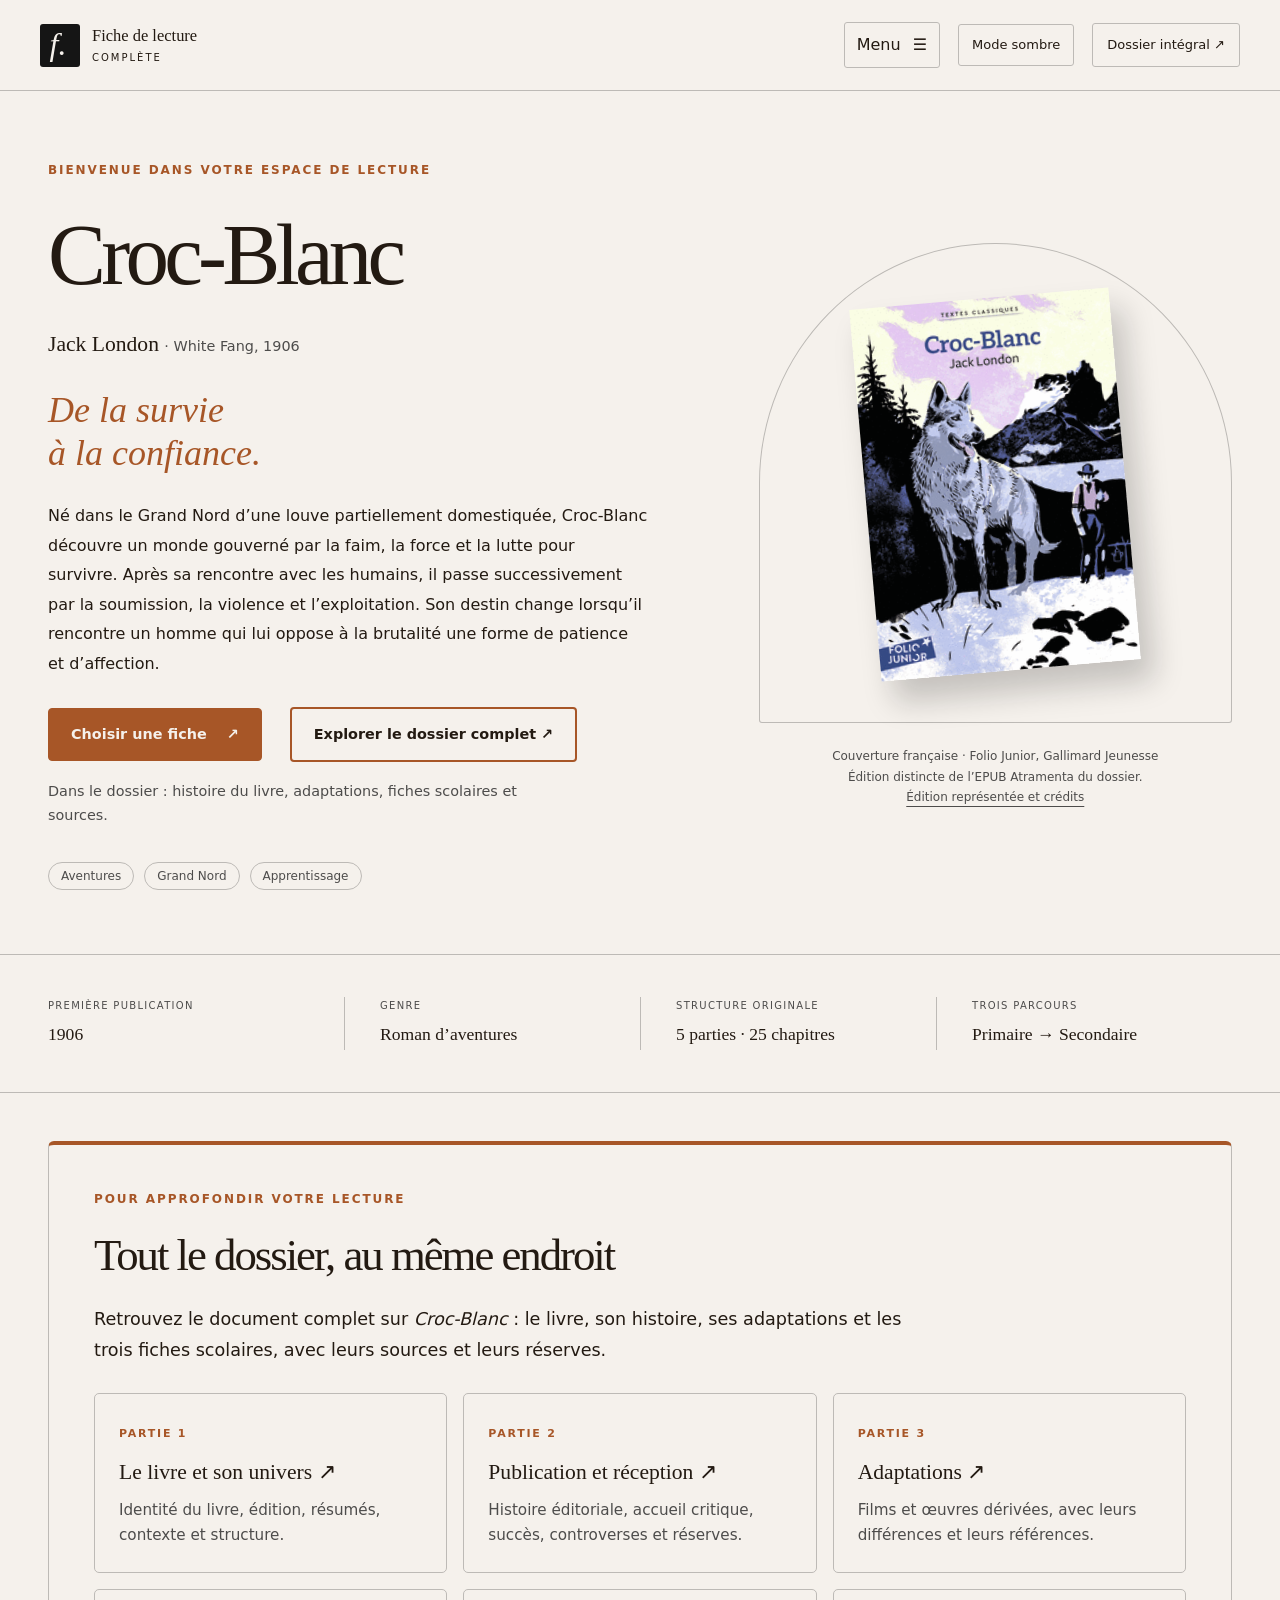
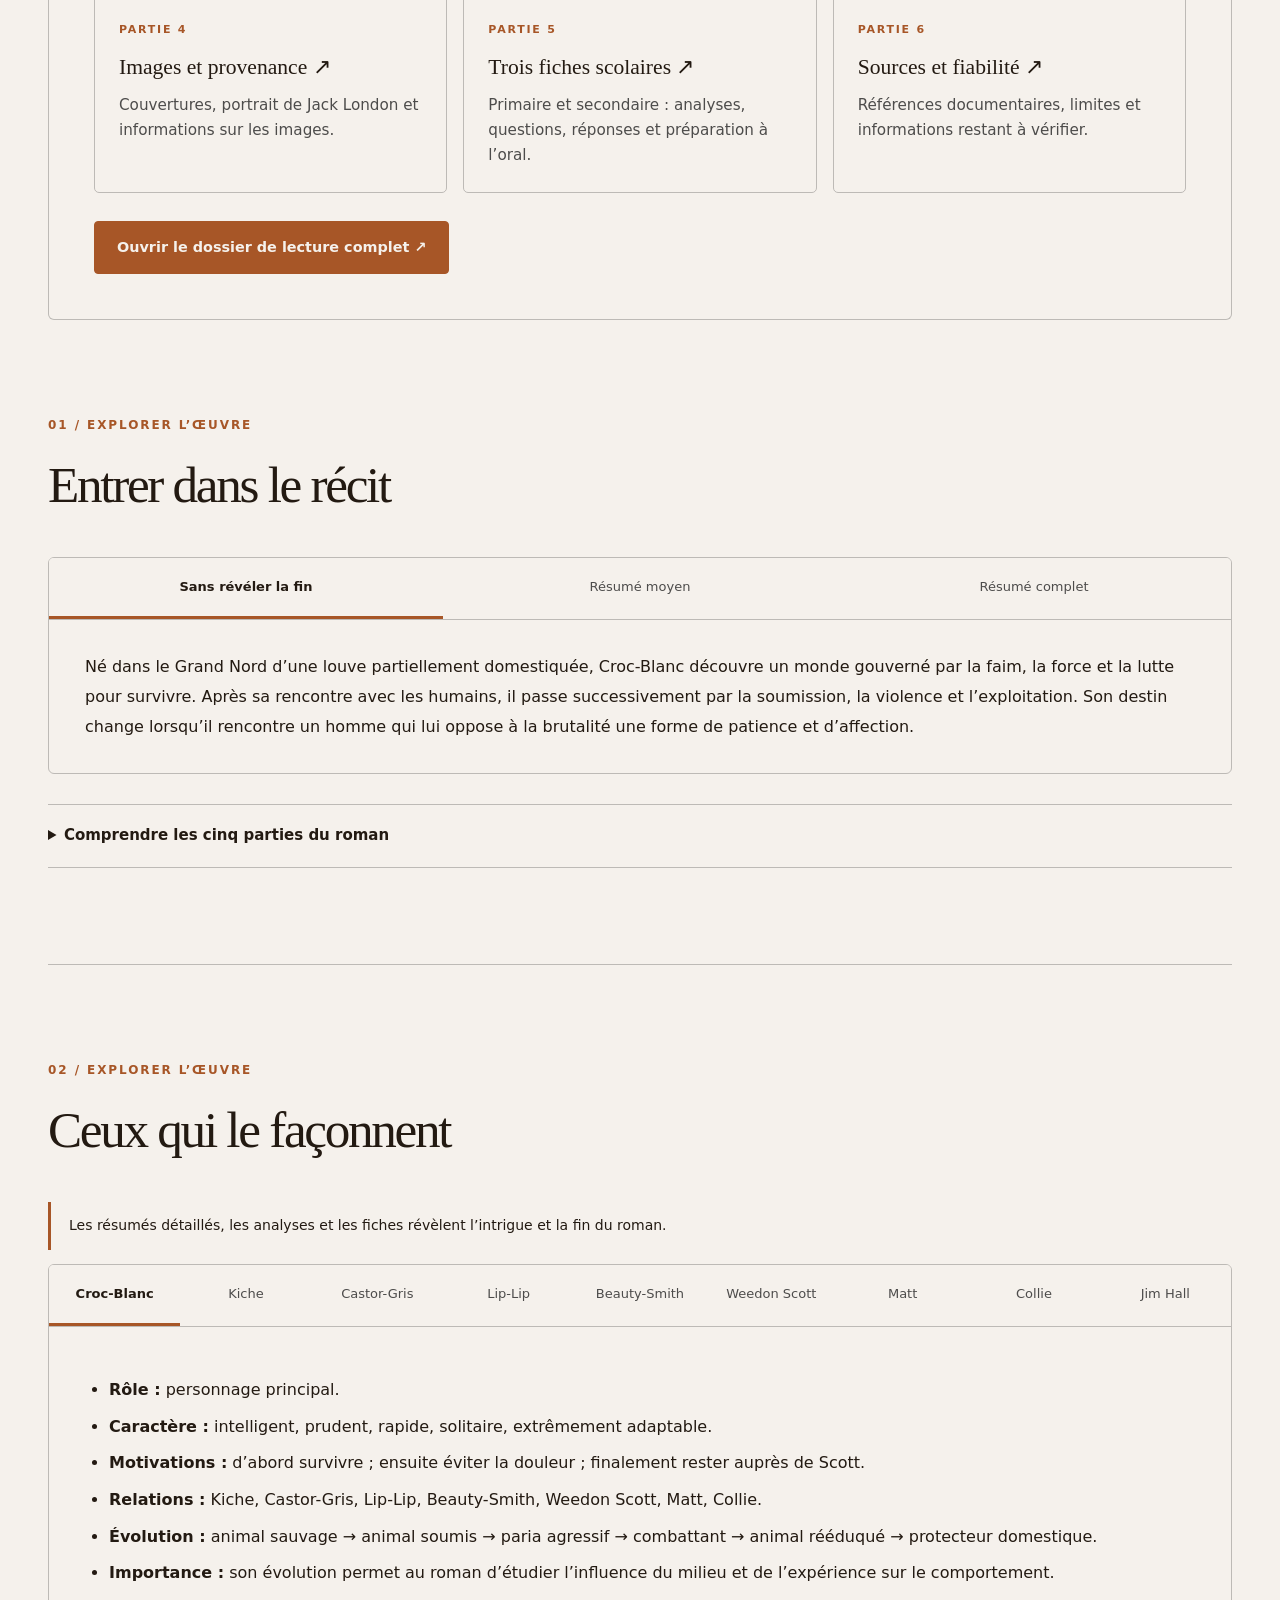
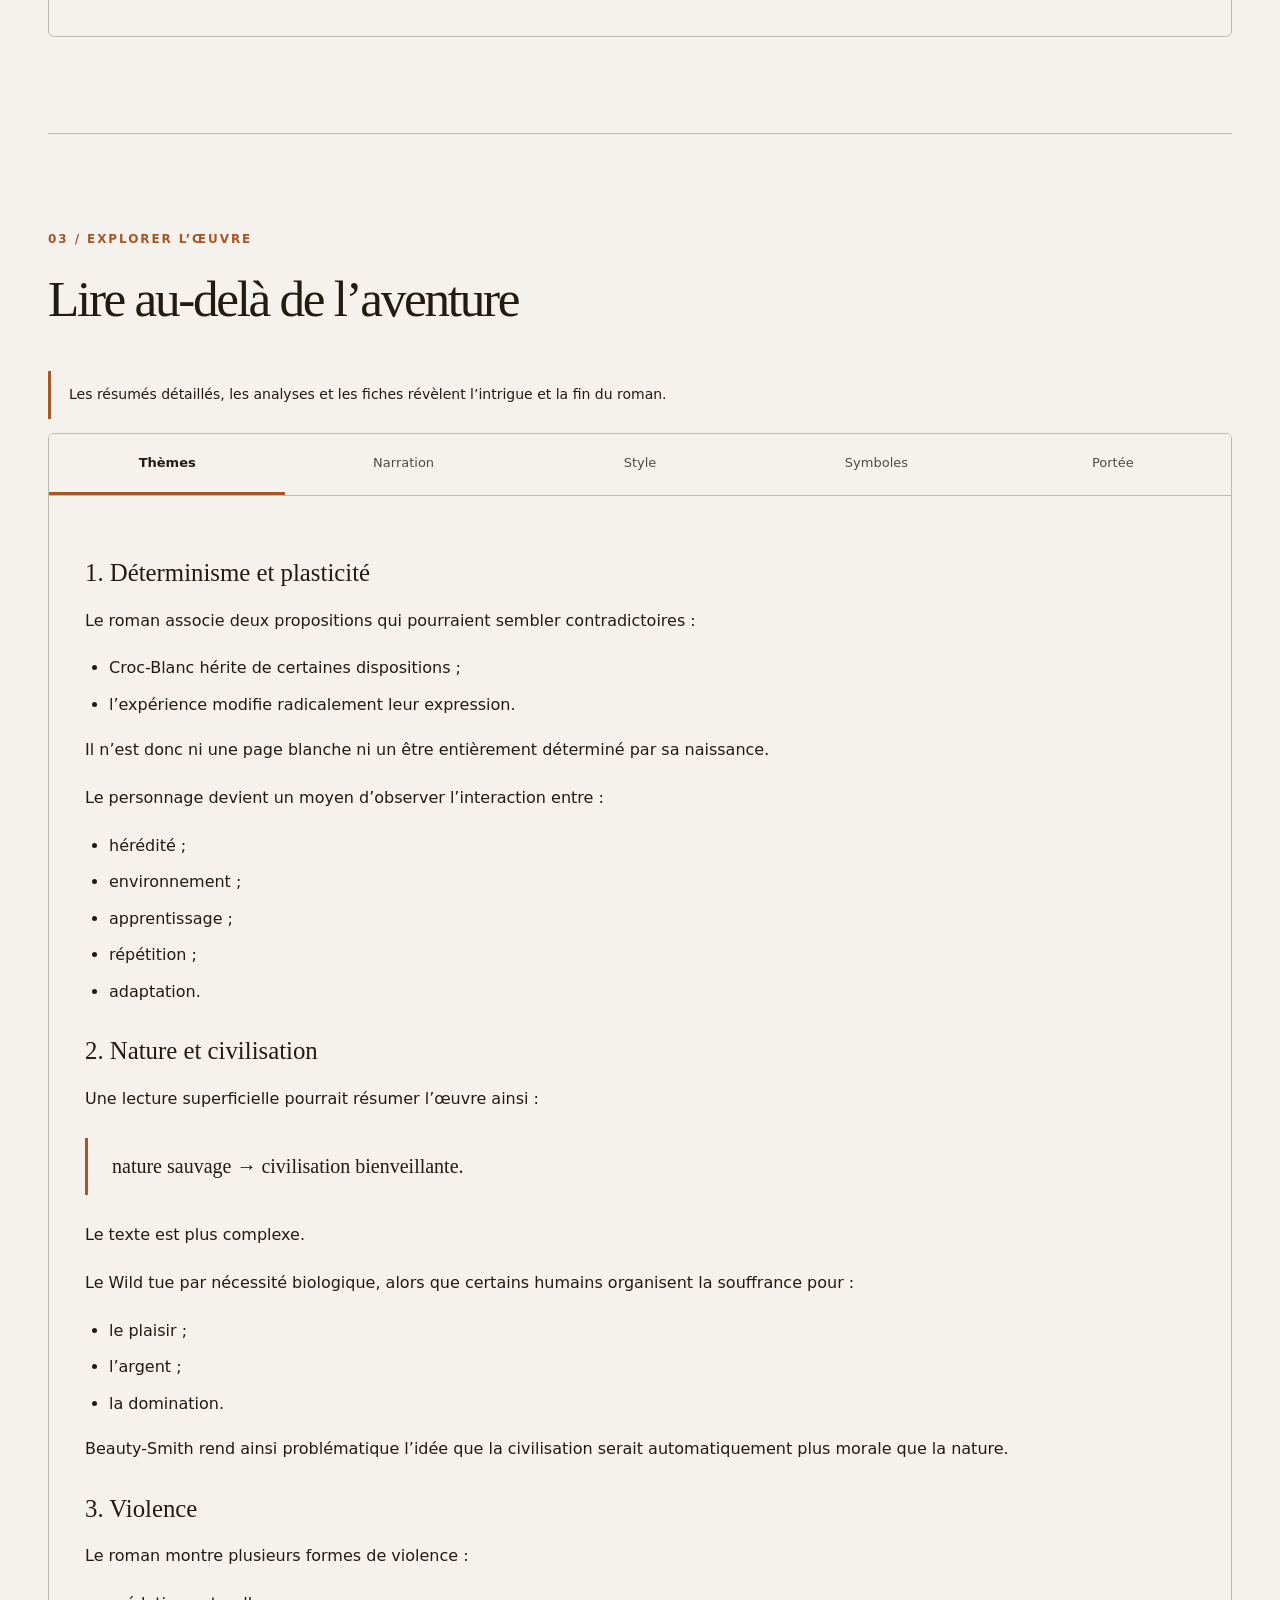
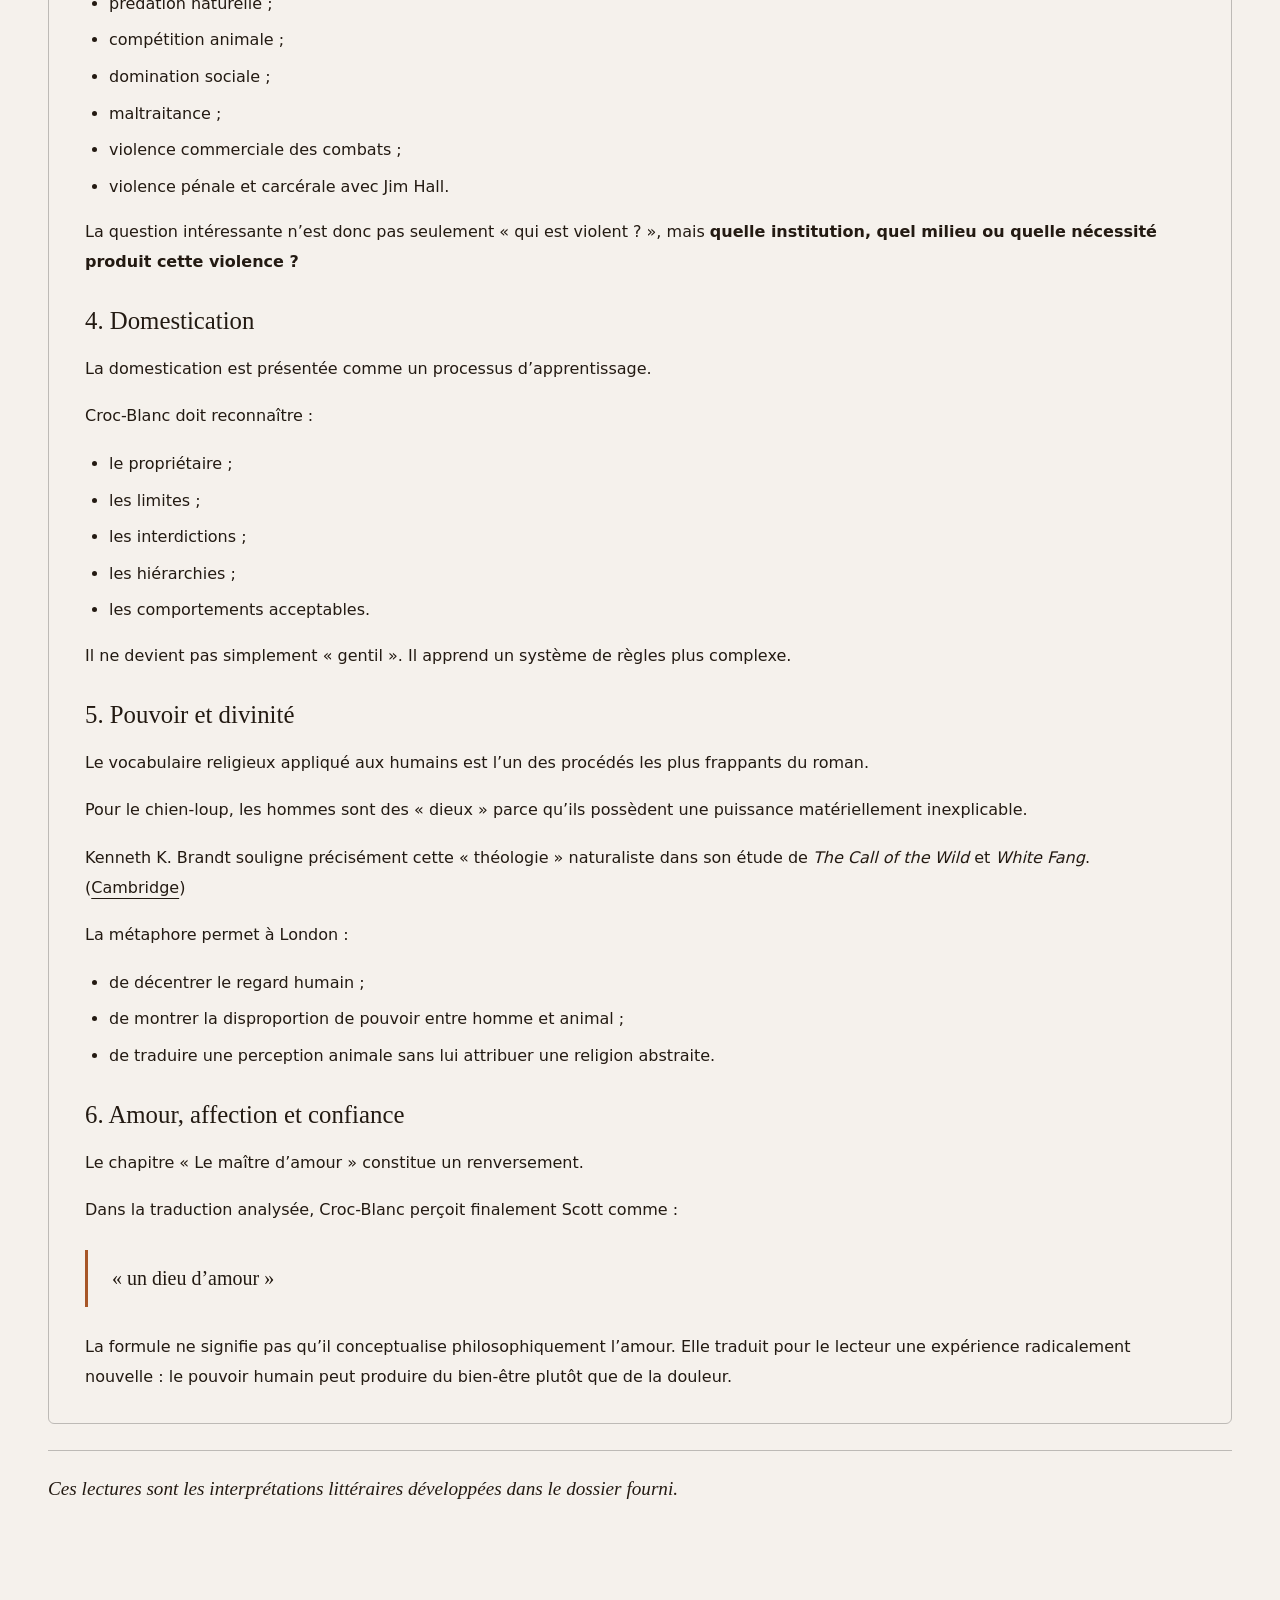
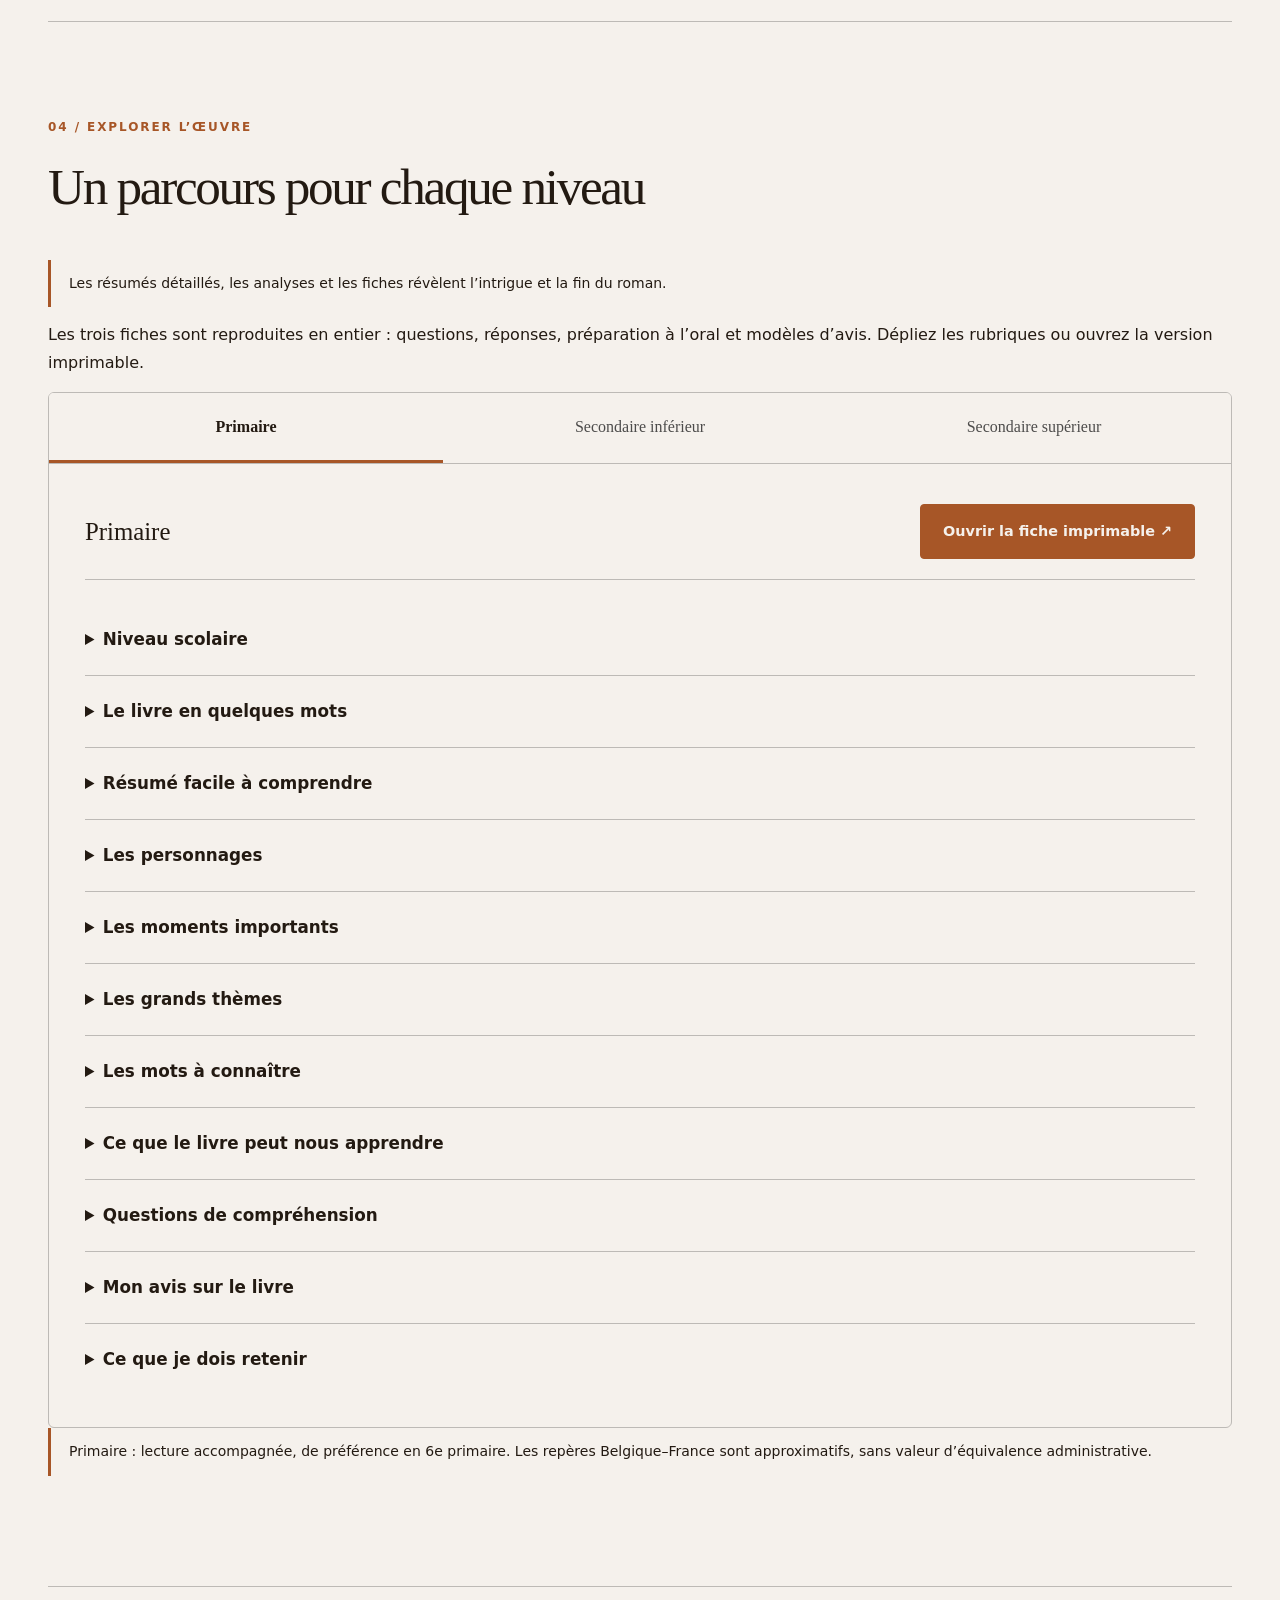
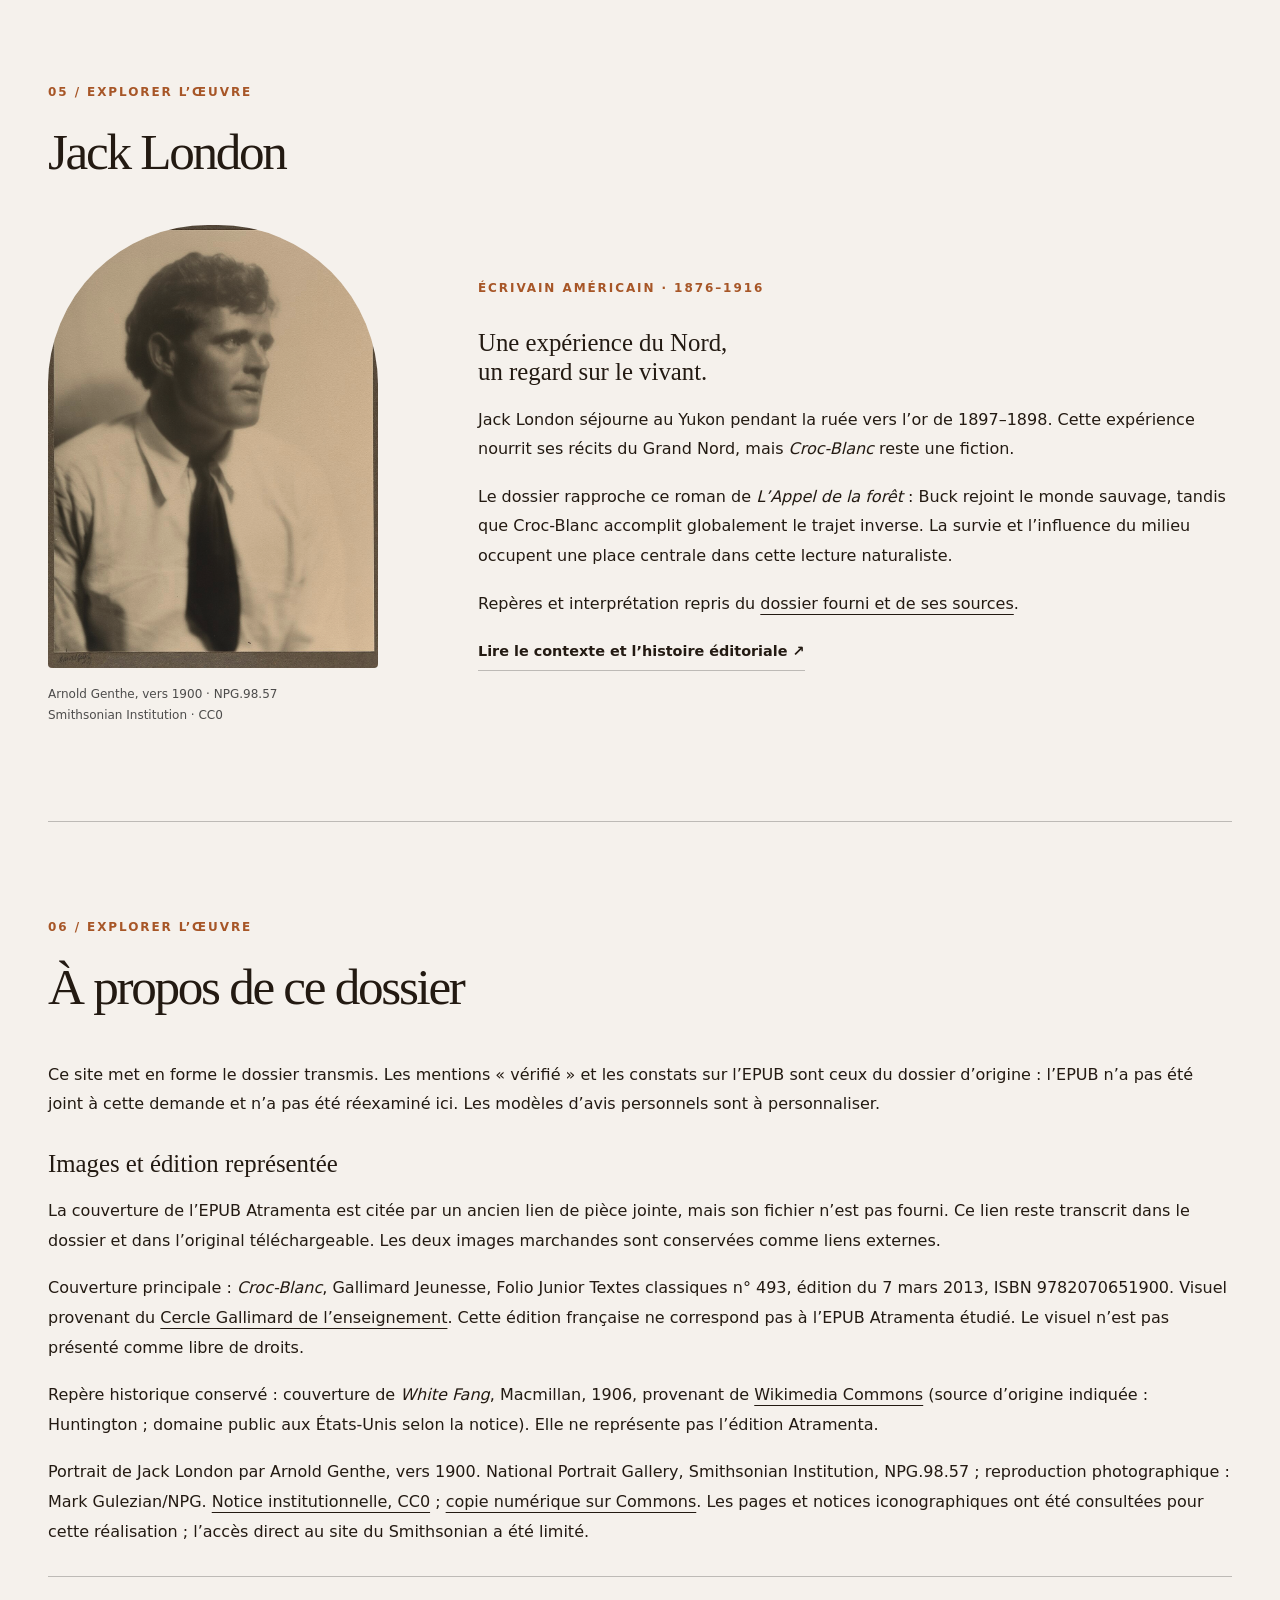
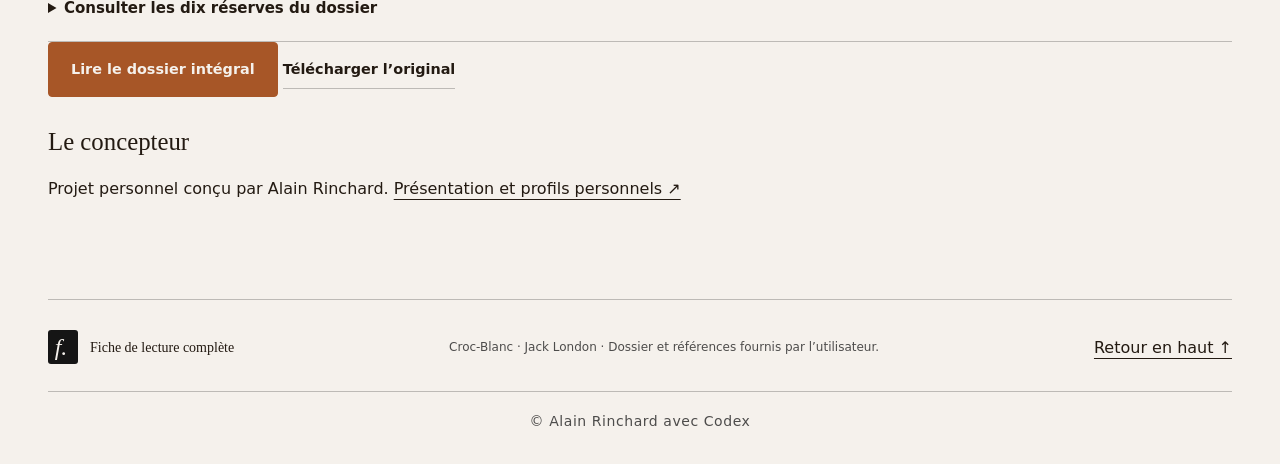
==== commit c9ee882d: "Privilégier une couverture française identifiée pour Croc-Blanc" ====
--- a/index.html
+++ b/index.html
@@ -26,7 +26,7 @@
     </div>
     <div class="reading-progress" aria-hidden="true"></div>
   </header>
-  <main id="contenu"><section id="accueil" class="hero wrap"><div class="hero-copy"><p class="eyebrow">BIENVENUE DANS VOTRE ESPACE DE LECTURE</p><h1>Croc-Blanc</h1><p class="hero-author">Jack London <span>· White Fang, 1906</span></p><p class="hero-deck">De la survie<br>à la confiance.</p><div class="hero-intro"><p>Né dans le Grand Nord d’une louve partiellement domestiquée, Croc-Blanc découvre un monde gouverné par la faim, la force et la lutte pour survivre. Après sa rencontre avec les humains, il passe successivement par la soumission, la violence et l’exploitation. Son destin change lorsqu’il rencontre un homme qui lui oppose à la brutalité une forme de patience et d’affection.</p></div><div class="hero-actions"><a class="button primary" href="#fiches">Choisir une fiche <span aria-hidden="true">↗</span></a><a class="button dossier-action" href="dossier.html">Explorer le dossier complet ↗</a></div><p class="hero-dossier-note">Dans le dossier : histoire du livre, adaptations, fiches scolaires et sources.</p><div class="hero-tags"><span>Aventures</span><span>Grand Nord</span><span>Apprentissage</span></div></div><figure class="hero-art"><div class="book-stage"><img src="assets/couverture-1906.jpg" width="284" height="417" alt="Couverture gris-vert de White Fang, Jack London, Macmillan, 1906"></div><figcaption>Couverture historique · Macmillan, 1906<br>Complément iconographique ; édition distincte de l’EPUB Atramenta.<br><a href="#apropos">Provenance et image manquante</a></figcaption></figure></section><div class="facts-band"><dl class="facts wrap"><div><dt>PREMIÈRE PUBLICATION</dt><dd>1906</dd></div><div><dt>GENRE</dt><dd>Roman d’aventures</dd></div><div><dt>STRUCTURE ORIGINALE</dt><dd>5 parties · 25 chapitres</dd></div><div><dt>TROIS PARCOURS</dt><dd>Primaire → Secondaire</dd></div></dl></div><section class="wrap dossier-feature" aria-labelledby="dossier-feature-title"><p class="eyebrow">POUR APPROFONDIR VOTRE LECTURE</p><h2 id="dossier-feature-title">Tout le dossier, au même endroit</h2><p class="dossier-lead">Retrouvez le document complet sur <em>Croc-Blanc</em> : le livre, son histoire, ses adaptations et les trois fiches scolaires, avec leurs sources et leurs réserves.</p><div class="dossier-cards"><a class="dossier-card" href="dossier.html#doc-2"><span class="panel-label">PARTIE 1</span><h3>Le livre et son univers <span aria-hidden="true">↗</span></h3><p>Identité du livre, édition, résumés, contexte et structure.</p></a><a class="dossier-card" href="dossier.html#doc-21"><span class="panel-label">PARTIE 2</span><h3>Publication et réception <span aria-hidden="true">↗</span></h3><p>Histoire éditoriale, accueil critique, succès, controverses et réserves.</p></a><a class="dossier-card" href="dossier.html#doc-34"><span class="panel-label">PARTIE 3</span><h3>Adaptations <span aria-hidden="true">↗</span></h3><p>Films et œuvres dérivées, avec leurs différences et leurs références.</p></a><a class="dossier-card" href="dossier.html#doc-43"><span class="panel-label">PARTIE 4</span><h3>Images et provenance <span aria-hidden="true">↗</span></h3><p>Couvertures, portrait de Jack London et informations sur les images.</p></a><a class="dossier-card" href="dossier.html#doc-47"><span class="panel-label">PARTIE 5</span><h3>Trois fiches scolaires <span aria-hidden="true">↗</span></h3><p>Primaire et secondaire : analyses, questions, réponses et préparation à l’oral.</p></a><a class="dossier-card" href="dossier.html#doc-229"><span class="panel-label">PARTIE 6</span><h3>Sources et fiabilité <span aria-hidden="true">↗</span></h3><p>Références documentaires, limites et informations restant à vérifier.</p></a></div><a class="button primary" href="dossier.html">Ouvrir le dossier de lecture complet ↗</a></section><section class="section wrap" id="livre"><div class="section-heading"><div><p class="eyebrow">01 / EXPLORER L’ŒUVRE</p><h2>Entrer dans le récit</h2></div></div><div data-tabs class="reader-card"><div role="tablist" aria-label="resumes" class="tab-list"><button id="resumes-tab-0" role="tab" aria-controls="resumes-panel-0" aria-selected="true" tabindex="0">Sans révéler la fin</button><button id="resumes-tab-1" role="tab" aria-controls="resumes-panel-1" aria-selected="false" tabindex="-1">Résumé moyen</button><button id="resumes-tab-2" role="tab" aria-controls="resumes-panel-2" aria-selected="false" tabindex="-1">Résumé complet</button></div><article class="prose" id="resumes-panel-0" role="tabpanel" aria-labelledby="resumes-tab-0" tabindex="0" ><p>Né dans le Grand Nord d’une louve partiellement domestiquée, Croc-Blanc découvre un monde gouverné par la faim, la force et la lutte pour survivre. Après sa rencontre avec les humains, il passe successivement par la soumission, la violence et l’exploitation. Son destin change lorsqu’il rencontre un homme qui lui oppose à la brutalité une forme de patience et d’affection.</p></article><article class="prose" id="resumes-panel-1" role="tabpanel" aria-labelledby="resumes-tab-1" tabindex="0" hidden><p class="content-notice">Les résumés détaillés, les analyses et les fiches révèlent l’intrigue et la fin du roman.</p><p>Le récit commence dans le Grand Nord canadien, où deux hommes et leurs chiens de traîneau sont poursuivis par une meute affamée. Parmi les loups se trouve Kiche, une louve ayant du sang de chien. Après la dispersion de la meute, elle donne naissance à plusieurs petits ; un seul survit durablement : le futur Croc-Blanc.</p>
+  <main id="contenu"><section id="accueil" class="hero wrap"><div class="hero-copy"><p class="eyebrow">BIENVENUE DANS VOTRE ESPACE DE LECTURE</p><h1>Croc-Blanc</h1><p class="hero-author">Jack London <span>· White Fang, 1906</span></p><p class="hero-deck">De la survie<br>à la confiance.</p><div class="hero-intro"><p>Né dans le Grand Nord d’une louve partiellement domestiquée, Croc-Blanc découvre un monde gouverné par la faim, la force et la lutte pour survivre. Après sa rencontre avec les humains, il passe successivement par la soumission, la violence et l’exploitation. Son destin change lorsqu’il rencontre un homme qui lui oppose à la brutalité une forme de patience et d’affection.</p></div><div class="hero-actions"><a class="button primary" href="#fiches">Choisir une fiche <span aria-hidden="true">↗</span></a><a class="button dossier-action" href="dossier.html">Explorer le dossier complet ↗</a></div><p class="hero-dossier-note">Dans le dossier : histoire du livre, adaptations, fiches scolaires et sources.</p><div class="hero-tags"><span>Aventures</span><span>Grand Nord</span><span>Apprentissage</span></div></div><figure class="hero-art"><div class="book-stage"><img src="assets/couverture-francaise.gif" width="223" height="320" alt="Couverture française de Croc-Blanc de Jack London, Folio Junior Textes classiques, Gallimard Jeunesse"></div><figcaption>Couverture française · Folio Junior, Gallimard Jeunesse<br>Édition distincte de l’EPUB Atramenta du dossier.<br><a href="#apropos">Édition représentée et crédits</a></figcaption></figure></section><div class="facts-band"><dl class="facts wrap"><div><dt>PREMIÈRE PUBLICATION</dt><dd>1906</dd></div><div><dt>GENRE</dt><dd>Roman d’aventures</dd></div><div><dt>STRUCTURE ORIGINALE</dt><dd>5 parties · 25 chapitres</dd></div><div><dt>TROIS PARCOURS</dt><dd>Primaire → Secondaire</dd></div></dl></div><section class="wrap dossier-feature" aria-labelledby="dossier-feature-title"><p class="eyebrow">POUR APPROFONDIR VOTRE LECTURE</p><h2 id="dossier-feature-title">Tout le dossier, au même endroit</h2><p class="dossier-lead">Retrouvez le document complet sur <em>Croc-Blanc</em> : le livre, son histoire, ses adaptations et les trois fiches scolaires, avec leurs sources et leurs réserves.</p><div class="dossier-cards"><a class="dossier-card" href="dossier.html#doc-2"><span class="panel-label">PARTIE 1</span><h3>Le livre et son univers <span aria-hidden="true">↗</span></h3><p>Identité du livre, édition, résumés, contexte et structure.</p></a><a class="dossier-card" href="dossier.html#doc-21"><span class="panel-label">PARTIE 2</span><h3>Publication et réception <span aria-hidden="true">↗</span></h3><p>Histoire éditoriale, accueil critique, succès, controverses et réserves.</p></a><a class="dossier-card" href="dossier.html#doc-34"><span class="panel-label">PARTIE 3</span><h3>Adaptations <span aria-hidden="true">↗</span></h3><p>Films et œuvres dérivées, avec leurs différences et leurs références.</p></a><a class="dossier-card" href="dossier.html#doc-43"><span class="panel-label">PARTIE 4</span><h3>Images et provenance <span aria-hidden="true">↗</span></h3><p>Couvertures, portrait de Jack London et informations sur les images.</p></a><a class="dossier-card" href="dossier.html#doc-47"><span class="panel-label">PARTIE 5</span><h3>Trois fiches scolaires <span aria-hidden="true">↗</span></h3><p>Primaire et secondaire : analyses, questions, réponses et préparation à l’oral.</p></a><a class="dossier-card" href="dossier.html#doc-229"><span class="panel-label">PARTIE 6</span><h3>Sources et fiabilité <span aria-hidden="true">↗</span></h3><p>Références documentaires, limites et informations restant à vérifier.</p></a></div><a class="button primary" href="dossier.html">Ouvrir le dossier de lecture complet ↗</a></section><section class="section wrap" id="livre"><div class="section-heading"><div><p class="eyebrow">01 / EXPLORER L’ŒUVRE</p><h2>Entrer dans le récit</h2></div></div><div data-tabs class="reader-card"><div role="tablist" aria-label="resumes" class="tab-list"><button id="resumes-tab-0" role="tab" aria-controls="resumes-panel-0" aria-selected="true" tabindex="0">Sans révéler la fin</button><button id="resumes-tab-1" role="tab" aria-controls="resumes-panel-1" aria-selected="false" tabindex="-1">Résumé moyen</button><button id="resumes-tab-2" role="tab" aria-controls="resumes-panel-2" aria-selected="false" tabindex="-1">Résumé complet</button></div><article class="prose" id="resumes-panel-0" role="tabpanel" aria-labelledby="resumes-tab-0" tabindex="0" ><p>Né dans le Grand Nord d’une louve partiellement domestiquée, Croc-Blanc découvre un monde gouverné par la faim, la force et la lutte pour survivre. Après sa rencontre avec les humains, il passe successivement par la soumission, la violence et l’exploitation. Son destin change lorsqu’il rencontre un homme qui lui oppose à la brutalité une forme de patience et d’affection.</p></article><article class="prose" id="resumes-panel-1" role="tabpanel" aria-labelledby="resumes-tab-1" tabindex="0" hidden><p class="content-notice">Les résumés détaillés, les analyses et les fiches révèlent l’intrigue et la fin du roman.</p><p>Le récit commence dans le Grand Nord canadien, où deux hommes et leurs chiens de traîneau sont poursuivis par une meute affamée. Parmi les loups se trouve Kiche, une louve ayant du sang de chien. Après la dispersion de la meute, elle donne naissance à plusieurs petits ; un seul survit durablement : le futur Croc-Blanc.</p>
 <p>Le jeune animal apprend très tôt les règles de la faim, de la chasse et du danger. Lorsqu’il rencontre des humains, Kiche reconnaît un ancien maître, Castor-Gris. Croc-Blanc entre alors dans le monde des hommes. Il y apprend l’obéissance mais aussi la violence, notamment sous les attaques répétées des autres chiens.</p>
 <p>Plus tard, il tombe entre les mains de Beauty-Smith, qui exploite son agressivité en l’utilisant dans des combats. L’animal devient extrêmement dangereux. Son existence prend cependant une autre direction avec l’arrivée de Weedon Scott, qui entreprend patiemment de gagner sa confiance.</p></article><article class="prose" id="resumes-panel-2" role="tabpanel" aria-labelledby="resumes-tab-2" tabindex="0" hidden><p class="content-notice">Les résumés détaillés, les analyses et les fiches révèlent l’intrigue et la fin du roman.</p><p>Le roman s’ouvre sur Henry et Bill, deux hommes qui traversent une immensité glacée avec un attelage et un cercueil. Une meute de loups affamés les suit. Une louve particulièrement audacieuse attire un à un les chiens vers la meute. Bill disparaît en tentant de sauver l’un d’eux ; Henry ne doit sa survie qu’à l’arrivée d’autres hommes.</p>
 <p>La louve, Kiche, s’éloigne ensuite avec Un-Œil. Elle met bas dans une tanière. La faim et la rudesse du milieu éliminent peu à peu les petits, à l’exception d’un louveteau gris. Celui-ci découvre progressivement le monde extérieur, la chasse, la peur, la douleur et ce que le récit désigne comme la « loi de la viande » : dans ce monde, les êtres sont chasseurs ou proies.</p>
@@ -537,7 +537,7 @@
 <ul><li><p>inné / acquis ;</p></li><li><p>Wild / civilisation ;</p></li><li><p>violence / affection ;</p></li><li><p>instinct / règle ;</p></li><li><p>domination / confiance.</p></li></ul>
 <p>L’œuvre reste également importante pour comprendre le naturalisme américain de Jack London et ses récits du Grand Nord. Sa permanence éditoriale, son usage scolaire et ses nombreuses adaptations expliquent qu’elle demeure accessible à différents âges, à condition que l’analyse ne réduise pas le roman à une simple histoire de chien.</p></div></details><details class="study-item"><summary>Ce qu’il faut absolument retenir</summary><div class="prose"><ul><li><p><strong>Auteur :</strong> Jack London.</p></li><li><p><strong>Œuvre :</strong> <em>White Fang / Croc-Blanc</em>.</p></li><li><p><strong>Date :</strong> 1906.</p></li><li><p><strong>Genre :</strong> roman d’aventures et récit animalier.</p></li><li><p><strong>Contexte :</strong> Grand Nord et ruée vers l’or du Klondike.</p></li><li><p><strong>Personnages essentiels :</strong> Croc-Blanc, Kiche, Castor-Gris, Beauty-Smith, Weedon Scott, Matt, Collie, Jim Hall.</p></li><li><p><strong>Thèmes majeurs :</strong> survie ; milieu et apprentissage ; violence ; domestication ; relation homme-animal.</p></li><li><p><strong>Narrateur :</strong> hétérodiégétique.</p></li><li><p><strong>Point de vue :</strong> focalisation souvent interne à Croc-Blanc.</p></li><li><p><strong>Style :</strong> descriptions physiques, vocabulaire sensoriel, motifs de faim et de violence, perspective animale.</p></li><li><p><strong>Passage essentiel 1 :</strong> « La loi de la viande ».</p></li><li><p><strong>Passage essentiel 2 :</strong> « Le maître d’amour ».</p></li><li><p><strong>Portée générale :</strong> réflexion sur l’influence du milieu et la frontière entre sauvage et civilisé.</p></li><li><p><strong>Trois idées pour un travail écrit :</strong></p>
 <ol><li><p>Croc-Blanc comme produit de plusieurs environnements ;</p></li><li><p>remise en cause de la supériorité morale automatique de l’homme ;</p></li><li><p>focalisation animale comme décentrement du regard.</p></li></ol></li><li><p><strong>Trois idées pour l’oral :</strong></p>
-<ol><li><p>comparer Beauty-Smith et Scott ;</p></li><li><p>expliquer les humains comme « dieux » ;</p></li><li><p>rapprocher Jim Hall et Croc-Blanc.</p></li></ol></li></ul></div></details></article></div><p class="content-notice">Primaire : lecture accompagnée, de préférence en 6e primaire. Les repères Belgique–France sont approximatifs, sans valeur d’équivalence administrative.</p></section><section class="section wrap" id="auteur"><div class="section-heading"><div><p class="eyebrow">05 / EXPLORER L’ŒUVRE</p><h2>Jack London</h2></div></div><div class="author-section"><figure class="author-photo"><img src="assets/jack-london.jpg" width="960" height="1291" loading="lazy" alt="Portrait de Jack London par Arnold Genthe, vers 1900"><figcaption>Arnold Genthe, vers 1900 · NPG.98.57<br>Smithsonian Institution · CC0</figcaption></figure><div class="prose"><p class="eyebrow">ÉCRIVAIN AMÉRICAIN · 1876–1916</p><h3>Une expérience du Nord,<br>un regard sur le vivant.</h3><p>Jack London séjourne au Yukon pendant la ruée vers l’or de 1897–1898. Cette expérience nourrit ses récits du Grand Nord, mais <em>Croc-Blanc</em> reste une fiction.</p><p>Le dossier rapproche ce roman de <em>L’Appel de la forêt</em> : Buck rejoint le monde sauvage, tandis que Croc-Blanc accomplit globalement le trajet inverse. La survie et l’influence du milieu occupent une place centrale dans cette lecture naturaliste.</p><p>Repères et interprétation repris du <a href="dossier.html">dossier fourni et de ses sources</a>.</p><a class="text-link" href="dossier.html">Lire le contexte et l’histoire éditoriale ↗</a></div></div></section><section class="section wrap" id="apropos"><div class="section-heading"><div><p class="eyebrow">06 / EXPLORER L’ŒUVRE</p><h2>À propos de ce dossier</h2></div></div><div class="prose"><p>Ce site met en forme le dossier transmis. Les mentions « vérifié » et les constats sur l’EPUB sont ceux du dossier d’origine : l’EPUB n’a pas été joint à cette demande et n’a pas été réexaminé ici. Les modèles d’avis personnels sont à personnaliser.</p><h3>Images et édition représentée</h3><p>La couverture de l’EPUB Atramenta est citée par un ancien lien de pièce jointe, mais son fichier n’est pas fourni. Ce lien reste transcrit dans le dossier et dans l’original téléchargeable. Les deux images marchandes sont conservées comme liens externes.</p><p>Complément iconographique : couverture de <em>White Fang</em>, Macmillan, 1906, provenant de <a href="https://commons.wikimedia.org/wiki/File:JackLondonwhitefang1.jpg">Wikimedia Commons</a> (source d’origine indiquée : Huntington ; domaine public aux États-Unis selon la notice). Elle ne représente pas l’édition Atramenta.</p><p>Portrait de Jack London par Arnold Genthe, vers 1900. National Portrait Gallery, Smithsonian Institution, NPG.98.57 ; reproduction photographique : Mark Gulezian/NPG. <a href="https://npg.si.edu/object/npg_NPG.98.57">Notice institutionnelle, CC0</a> ; <a href="https://commons.wikimedia.org/wiki/File:Jack_London_by_Arnold_Genthe,_c._1900,_gelatin_silver_print,_from_the_National_Portrait_Gallery_-_NPG-9800114C_1.jpg">copie numérique sur Commons</a>. Les pages et notices iconographiques ont été consultées pour cette réalisation ; l’accès direct au site du Smithsonian a été limité.</p><details class="passages"><summary>Consulter les dix réserves du dossier</summary><ol><li><p><strong>Traducteurs de l’EPUB :</strong> absents des métadonnées. L’attribution Gruyer–Postif repose sur la comparaison textuelle avec l’édition G. Crès de 1923.</p></li><li><p><strong>Date de l’édition Atramenta :</strong> le fichier distingue la première publication sur Atramenta, le 10 mars 2011, et sa date technique OPF, le 9 août 2019.</p></li><li><p><strong>Titre :</strong> l’EPUB écrit <em>Croc Blanc</em> ; la forme bibliographique française historique est <em>Croc-Blanc</em>.</p></li><li><p><strong>Table des matières :</strong> anomalie interne « Moby-Dick » dans le titre HTML ; le contenu est bien <em>Croc-Blanc</em>.</p></li><li><p><strong>Tirage initial :</strong> information non trouvée.</p></li><li><p><strong>Ventes initiales ou cumulées :</strong> aucun chiffre suffisamment fiable trouvé.</p></li><li><p><strong>Redevances Macmillan :</strong> connues qualitativement comme supérieures au paiement d’<em>Outing</em>, mais montant exact non documenté dans la source consultée.</p></li><li><p><strong>Censures de 1929 :</strong> attestations secondaires trouvées, mais documentation administrative primaire insuffisante pour les présenter comme des cas définitivement vérifiés visant spécifiquement <em>White Fang</em>.</p></li><li><p><strong>Exhaustivité des adaptations :</strong> la liste privilégie les principales adaptations cinématographiques suffisamment documentées ; elle n’est pas présentée comme une filmographie ou médiagraphie absolument exhaustive.</p></li><li><p><strong>Longueur de l’EPUB :</strong> environ 60 000 mots selon comptage automatisé ; ce n’est pas une donnée éditoriale officielle.</p></li></ol></details><p><a class="button primary" href="dossier.html">Lire le dossier intégral</a> <a class="text-link" href="dossier-source.txt" download>Télécharger l’original</a></p><h3>Le concepteur</h3><p>Projet personnel conçu par Alain Rinchard. <a href="concepteur.html">Présentation et profils personnels ↗</a></p></div></section></main>
+<ol><li><p>comparer Beauty-Smith et Scott ;</p></li><li><p>expliquer les humains comme « dieux » ;</p></li><li><p>rapprocher Jim Hall et Croc-Blanc.</p></li></ol></li></ul></div></details></article></div><p class="content-notice">Primaire : lecture accompagnée, de préférence en 6e primaire. Les repères Belgique–France sont approximatifs, sans valeur d’équivalence administrative.</p></section><section class="section wrap" id="auteur"><div class="section-heading"><div><p class="eyebrow">05 / EXPLORER L’ŒUVRE</p><h2>Jack London</h2></div></div><div class="author-section"><figure class="author-photo"><img src="assets/jack-london.jpg" width="960" height="1291" loading="lazy" alt="Portrait de Jack London par Arnold Genthe, vers 1900"><figcaption>Arnold Genthe, vers 1900 · NPG.98.57<br>Smithsonian Institution · CC0</figcaption></figure><div class="prose"><p class="eyebrow">ÉCRIVAIN AMÉRICAIN · 1876–1916</p><h3>Une expérience du Nord,<br>un regard sur le vivant.</h3><p>Jack London séjourne au Yukon pendant la ruée vers l’or de 1897–1898. Cette expérience nourrit ses récits du Grand Nord, mais <em>Croc-Blanc</em> reste une fiction.</p><p>Le dossier rapproche ce roman de <em>L’Appel de la forêt</em> : Buck rejoint le monde sauvage, tandis que Croc-Blanc accomplit globalement le trajet inverse. La survie et l’influence du milieu occupent une place centrale dans cette lecture naturaliste.</p><p>Repères et interprétation repris du <a href="dossier.html">dossier fourni et de ses sources</a>.</p><a class="text-link" href="dossier.html">Lire le contexte et l’histoire éditoriale ↗</a></div></div></section><section class="section wrap" id="apropos"><div class="section-heading"><div><p class="eyebrow">06 / EXPLORER L’ŒUVRE</p><h2>À propos de ce dossier</h2></div></div><div class="prose"><p>Ce site met en forme le dossier transmis. Les mentions « vérifié » et les constats sur l’EPUB sont ceux du dossier d’origine : l’EPUB n’a pas été joint à cette demande et n’a pas été réexaminé ici. Les modèles d’avis personnels sont à personnaliser.</p><h3>Images et édition représentée</h3><p>La couverture de l’EPUB Atramenta est citée par un ancien lien de pièce jointe, mais son fichier n’est pas fourni. Ce lien reste transcrit dans le dossier et dans l’original téléchargeable. Les deux images marchandes sont conservées comme liens externes.</p><p>Couverture principale : <em>Croc-Blanc</em>, Gallimard Jeunesse, Folio Junior Textes classiques n° 493, édition du 7 mars 2013, ISBN 9782070651900. Visuel provenant du <a href="https://www.cercle-enseignement.com/Ouvrages/Gallimard-Jeunesse/Folio-Junior-Textes-classiques/Croc-Blanc">Cercle Gallimard de l’enseignement</a>. Cette édition française ne correspond pas à l’EPUB Atramenta étudié. Le visuel n’est pas présenté comme libre de droits.</p><p>Repère historique conservé : couverture de <em>White Fang</em>, Macmillan, 1906, provenant de <a href="https://commons.wikimedia.org/wiki/File:JackLondonwhitefang1.jpg">Wikimedia Commons</a> (source d’origine indiquée : Huntington ; domaine public aux États-Unis selon la notice). Elle ne représente pas l’édition Atramenta.</p><p>Portrait de Jack London par Arnold Genthe, vers 1900. National Portrait Gallery, Smithsonian Institution, NPG.98.57 ; reproduction photographique : Mark Gulezian/NPG. <a href="https://npg.si.edu/object/npg_NPG.98.57">Notice institutionnelle, CC0</a> ; <a href="https://commons.wikimedia.org/wiki/File:Jack_London_by_Arnold_Genthe,_c._1900,_gelatin_silver_print,_from_the_National_Portrait_Gallery_-_NPG-9800114C_1.jpg">copie numérique sur Commons</a>. Les pages et notices iconographiques ont été consultées pour cette réalisation ; l’accès direct au site du Smithsonian a été limité.</p><details class="passages"><summary>Consulter les dix réserves du dossier</summary><ol><li><p><strong>Traducteurs de l’EPUB :</strong> absents des métadonnées. L’attribution Gruyer–Postif repose sur la comparaison textuelle avec l’édition G. Crès de 1923.</p></li><li><p><strong>Date de l’édition Atramenta :</strong> le fichier distingue la première publication sur Atramenta, le 10 mars 2011, et sa date technique OPF, le 9 août 2019.</p></li><li><p><strong>Titre :</strong> l’EPUB écrit <em>Croc Blanc</em> ; la forme bibliographique française historique est <em>Croc-Blanc</em>.</p></li><li><p><strong>Table des matières :</strong> anomalie interne « Moby-Dick » dans le titre HTML ; le contenu est bien <em>Croc-Blanc</em>.</p></li><li><p><strong>Tirage initial :</strong> information non trouvée.</p></li><li><p><strong>Ventes initiales ou cumulées :</strong> aucun chiffre suffisamment fiable trouvé.</p></li><li><p><strong>Redevances Macmillan :</strong> connues qualitativement comme supérieures au paiement d’<em>Outing</em>, mais montant exact non documenté dans la source consultée.</p></li><li><p><strong>Censures de 1929 :</strong> attestations secondaires trouvées, mais documentation administrative primaire insuffisante pour les présenter comme des cas définitivement vérifiés visant spécifiquement <em>White Fang</em>.</p></li><li><p><strong>Exhaustivité des adaptations :</strong> la liste privilégie les principales adaptations cinématographiques suffisamment documentées ; elle n’est pas présentée comme une filmographie ou médiagraphie absolument exhaustive.</p></li><li><p><strong>Longueur de l’EPUB :</strong> environ 60 000 mots selon comptage automatisé ; ce n’est pas une donnée éditoriale officielle.</p></li></ol></details><p><a class="button primary" href="dossier.html">Lire le dossier intégral</a> <a class="text-link" href="dossier-source.txt" download>Télécharger l’original</a></p><h3>Le concepteur</h3><p>Projet personnel conçu par Alain Rinchard. <a href="concepteur.html">Présentation et profils personnels ↗</a></p></div></section></main>
   <footer class="site-footer wrap">
     <a class="brand" href="index.html"><span class="brand-icon" aria-hidden="true">f.</span><span>Fiche de lecture complète</span></a>
     <p>Croc-Blanc · Jack London · Dossier et références fournis par l’utilisateur.</p>
--- a/lecture.css
+++ b/lecture.css
@@ -1,105 +1,132 @@
-/* Compléments propres à Croc-Blanc, après la charte du modèle. */
-.hero {grid-template-columns:minmax(0,1.15fr) minmax(0,.85fr);gap:70px}
-.hero h1 {font-size:clamp(3.5rem,6.8vw,6.5rem);white-space:nowrap}
-.hero-deck {font:italic 2.25rem/1.2 var(--serif);margin:26px 0;color:var(--copper)}
-.hero-author span {font: .9rem var(--sans);color:var(--muted)}
-.hero-intro {max-width:600px;font-size:1rem;line-height:1.85}
-.book-stage {background:var(--surface);border:1px solid var(--line);min-height:480px}
-.book-stage img {width:260px;height:auto}
-.hero-art figcaption {line-height:1.7}
-.button {display:inline-flex;align-items:center;justify-content:center;gap:20px;padding:13px 22px;text-decoration:none;border:1px solid var(--copper);border-radius:4px;font-size:.9rem;font-weight:600}
-.primary {background:var(--copper);color:var(--paper)}
-/* Les liens dans un bouton gardent leur contraste, même dans .prose. */
-html .prose a.button.primary,html a.button.primary {background:#A75627;color:#F5F1EC;border-color:#A75627}
-html[data-theme="dark"] .prose a.button.primary,html[data-theme="dark"] a.button.primary {background:#FF6A00;color:#151515;border-color:#FF6A00}
-html a.button.primary:hover,html a.button.primary:focus-visible {text-decoration:underline;text-underline-offset:4px}
-.dossier-action {background:var(--surface);color:var(--ink);border:2px solid var(--copper)}
-.hero-dossier-note {font-size:.9rem;line-height:1.65;margin:18px 0 0;color:var(--muted);max-width:520px}
-.dossier-feature {padding:45px;margin-block:48px 0;border:1px solid var(--line);border-top:4px solid var(--copper);border-radius:6px;background:var(--surface)}
-.dossier-feature h2 {font-size:clamp(2rem,3.5vw,3rem)}
-.dossier-lead {font-size:1.1rem;max-width:850px;margin:22px 0 28px;line-height:1.75}
-.dossier-cards {display:grid;grid-template-columns:repeat(3,minmax(0,1fr));gap:16px;margin:28px 0}
-.dossier-card {display:block;padding:24px;border:1px solid var(--line);border-radius:5px;background:var(--paper);color:var(--ink);text-decoration:none;min-width:0}
-.dossier-card h3 {font-size:1.35rem;margin:12px 0;line-height:1.3}
-.dossier-card p {font-size:.95rem;color:var(--muted);margin:0;line-height:1.65}
-.dossier-card:hover {border-color:var(--copper)}
-.dossier-card:hover h3 {text-decoration:underline;text-underline-offset:4px}
-.dossier-intro {max-width:1200px}
-.dossier-nav a {font-size:.9rem;padding-block:13px}
-@media(max-width:900px){.dossier-cards{grid-template-columns:repeat(2,minmax(0,1fr))}}
-@media(max-width:600px){.dossier-cards{grid-template-columns:minmax(0,1fr)}.dossier-feature{padding:24px}.dossier-card{padding:20px}.hero-actions .button{width:100%}}
-.tab-list {flex-wrap:wrap}
-.tab-list button {flex:1 1 115px;min-height:52px}
-.reader-card {background:var(--surface)}
-.reader-card article {max-height:none}
-.prose h2 {font-size:2rem;letter-spacing:-.02em;margin:44px 0 24px}
-.prose h3 {font-size:1.55rem}
-.prose li>p {margin:0}
-.prose li>ul,.prose li>ol {margin-top:10px}
-.school-choice button {font-size:1rem;font-family:var(--serif);padding:20px}
-.school-intro {display:flex;justify-content:space-between;align-items:center;gap:20px;margin-bottom:24px}
-.school-intro h3 {margin:0}
-.study-item {border-bottom:1px solid var(--line);padding:0}
-.study-item>summary {padding:20px 0;font-size:1.05rem;font-weight:600;cursor:pointer}
-.study-item>.prose {padding:0 0 24px}
-.content-notice {color:var(--ink);background:var(--surface)}
-.dossier-layout>* {min-width:0}
-.dossier-content {overflow-wrap:anywhere}
-.dossier-content h1 {font-size:2.5rem;margin:60px 0 24px}
-.dossier-content h1:first-child {margin-top:0}
-.dossier-nav {padding-right:12px;scrollbar-width:thin}
-.media-unavailable,.media-reference {display:block;border:1px dashed var(--line);padding:16px;font-size:.9rem;color:var(--muted)}
-.creator-document {max-width:850px;padding-block:64px}
-.creator-document h1 {font-size:3.6rem}
-.author-section {padding:0}
-.author-photo figcaption {font-size:.75rem;margin-top:16px;color:var(--muted)}
-.facts {grid-template-columns:repeat(4,minmax(0,1fr))}
-.facts dd {font-size:1.1rem}
-.section {border-bottom:1px solid var(--line)}
-.hero-actions,.hero-tags {flex-wrap:wrap}
-.sheet-content .prose h2 {font-size:1.7rem}
-.sheet-toolbar {gap:20px;flex-wrap:wrap}
-html .print-sheet {background:#fff;color:#151515;--paper:#fff;--surface:#fff;--ink:#151515;--muted:#4D4C4B;--copper:#A75627;--line:#BDBAB6}
-html .print-sheet .sheet-content {background:#fff;color:#151515}
-html[data-theme] .print-sheet .prose a {color:#A75627}
-html[data-theme] .print-sheet .prose blockquote {background:#fff;color:#151515}
-html .print-sheet .sheet-toolbar {color-scheme:light}
-@media screen {
- html[data-theme="dark"] .hero-deck {color:var(--ink)}
- html[data-theme="dark"] .content-notice {color:var(--ink);background:var(--surface)}
- html[data-theme="dark"] .book-stage {background:var(--surface)}
-}
-@media(max-width:760px){
- .hero {grid-template-columns:minmax(0,1fr);gap:35px}
- .hero h1 {font-size:clamp(3rem,12vw,5rem);white-space:normal}
- .hero-deck {font-size:1.9rem}
- .header-inner {flex-wrap:wrap;gap:10px;min-height:80px}
- .theme-toggle {font-size:.75rem;padding:7px 9px}
- .brand-sub {display:none}
- .hero-author span {display:block;margin-top:8px}
- .book-stage {min-height:400px;padding:30px 45px}
- .book-stage img {max-width:100%;width:230px}
- .facts {grid-template-columns:repeat(2,minmax(0,1fr))}
- .school-intro {display:block}
- .school-intro .button {margin-top:12px}
- .dossier-layout {grid-template-columns:minmax(0,1fr)}
- .dossier-nav {display:block;max-height:300px;border:1px solid var(--line);padding:12px 18px;overflow:auto}
- .dossier-content h1 {font-size:2rem}
- .reader-card article {padding:24px 20px}
- .tab-list button {flex-basis:100px}
- .creator-document h1 {font-size:2.5rem}
- .author-section {grid-template-columns:minmax(0,1fr)}
- .sheet-content {width:calc(100% - 24px);padding:24px 16px}
- .sheet-title h1 {font-size:2.3rem}
-}
-@media print {
- .sheet-content .prose h2 {font-size:17pt;break-after:avoid}
- .sheet-content .prose h3 {font-size:14pt;break-after:avoid}
- .sheet-content {width:100%;padding:0}
- .sheet-content .prose p,.sheet-content .prose li {orphans:3;widows:3}
- .sheet-content blockquote {background:white;border-left-color:#4D4C4B;font-size:11pt}
- .sheet-content table {font-size:9pt;table-layout:fixed;overflow-wrap:anywhere}
- .sheet-content th,.sheet-content td {padding:6px}
- .sheet-toolbar {display:none!important}
- .hero h1 {white-space:normal}
-}
+/* Compléments propres à Croc-Blanc, après la charte du modèle. */
+.hero {grid-template-columns:minmax(0,1.15fr) minmax(0,.85fr);gap:70px}
+.hero h1 {font-size:clamp(3.5rem,6.8vw,6.5rem);white-space:nowrap}
+.hero-deck {font:italic 2.25rem/1.2 var(--serif);margin:26px 0;color:var(--copper)}
+.hero-author span {font: .9rem var(--sans);color:var(--muted)}
+.hero-intro {max-width:600px;font-size:1rem;line-height:1.85}
+.book-stage {background:var(--surface);border:1px solid var(--line);min-height:480px}
+.book-stage img {width:260px;height:auto}
+.hero-art figcaption {line-height:1.7}
+.button {display:inline-flex;align-items:center;justify-content:center;gap:20px;padding:13px 22px;text-decoration:none;border:1px solid var(--copper);border-radius:4px;font-size:.9rem;font-weight:600}
+.primary {background:var(--copper);color:var(--paper)}
+/* Les liens dans un bouton gardent leur contraste, même dans .prose. */
+html .prose a.button.primary,html a.button.primary {background:#A75627;color:#F5F1EC;border-color:#A75627}
+html[data-theme="dark"] .prose a.button.primary,html[data-theme="dark"] a.button.primary {background:#FF6A00;color:#151515;border-color:#FF6A00}
+html a.button.primary:hover,html a.button.primary:focus-visible {text-decoration:underline;text-underline-offset:4px}
+.dossier-action {background:var(--surface);color:var(--ink);border:2px solid var(--copper)}
+.hero-dossier-note {font-size:.9rem;line-height:1.65;margin:18px 0 0;color:var(--muted);max-width:520px}
+.dossier-feature {padding:45px;margin-block:48px 0;border:1px solid var(--line);border-top:4px solid var(--copper);border-radius:6px;background:var(--surface)}
+.dossier-feature h2 {font-size:clamp(2rem,3.5vw,3rem)}
+.dossier-lead {font-size:1.1rem;max-width:850px;margin:22px 0 28px;line-height:1.75}
+.dossier-cards {display:grid;grid-template-columns:repeat(3,minmax(0,1fr));gap:16px;margin:28px 0}
+.dossier-card {display:block;padding:24px;border:1px solid var(--line);border-radius:5px;background:var(--paper);color:var(--ink);text-decoration:none;min-width:0}
+.dossier-card h3 {font-size:1.35rem;margin:12px 0;line-height:1.3}
+.dossier-card p {font-size:.95rem;color:var(--muted);margin:0;line-height:1.65}
+.dossier-card:hover {border-color:var(--copper)}
+.dossier-card:hover h3 {text-decoration:underline;text-underline-offset:4px}
+.dossier-intro {max-width:1200px}
+.dossier-nav a {font-size:.9rem;padding-block:13px}
+@media(max-width:900px){.dossier-cards{grid-template-columns:repeat(2,minmax(0,1fr))}}
+@media(max-width:600px){.dossier-cards{grid-template-columns:minmax(0,1fr)}.dossier-feature{padding:24px}.dossier-card{padding:20px}.hero-actions .button{width:100%}}
+.tab-list {flex-wrap:wrap}
+.tab-list button {flex:1 1 115px;min-height:52px}
+.reader-card {background:var(--surface)}
+.reader-card article {max-height:none}
+.prose h2 {font-size:2rem;letter-spacing:-.02em;margin:44px 0 24px}
+.prose h3 {font-size:1.55rem}
+.prose li>p {margin:0}
+.prose li>ul,.prose li>ol {margin-top:10px}
+.school-choice button {font-size:1rem;font-family:var(--serif);padding:20px}
+.school-intro {display:flex;justify-content:space-between;align-items:center;gap:20px;margin-bottom:24px}
+.school-intro h3 {margin:0}
+.study-item {border-bottom:1px solid var(--line);padding:0}
+.study-item>summary {padding:20px 0;font-size:1.05rem;font-weight:600;cursor:pointer}
+.study-item>.prose {padding:0 0 24px}
+.content-notice {color:var(--ink);background:var(--surface)}
+.dossier-layout>* {min-width:0}
+.dossier-content {overflow-wrap:anywhere}
+.dossier-content h1 {font-size:2.5rem;margin:60px 0 24px}
+.dossier-content h1:first-child {margin-top:0}
+.dossier-nav {padding-right:12px;scrollbar-width:thin}
+.media-unavailable,.media-reference {display:block;border:1px dashed var(--line);padding:16px;font-size:.9rem;color:var(--muted)}
+.creator-document {max-width:850px;padding-block:64px}
+.creator-document h1 {font-size:3.6rem}
+.creator-document {max-width:1040px}
+.creator-title {display:flex;align-items:center;gap:28px;margin-bottom:28px}
+.creator-title h1 {margin:0 0 10px}
+.creator-title p {margin:0;color:var(--muted)}
+.creator-monogram {display:grid;place-items:center;flex-shrink:0;width:108px;height:108px;border:1px solid var(--line);border-radius:50%;font:2.5rem var(--serif);background:var(--surface);color:var(--ink)}
+.creator-shortcuts {display:flex;flex-wrap:wrap;gap:12px 24px;padding:20px 0;border-block:1px solid var(--line);font-size:.9rem}
+.creator-details {display:grid;grid-template-columns:repeat(2,minmax(0,1fr));gap:14px;margin:24px 0}
+.creator-details p {padding:18px 20px;background:var(--surface);border:1px solid var(--line);margin:0}
+.creator-details strong {display:block;font-size:.8rem;color:var(--muted);margin-bottom:5px}
+.prose .creator-interests {display:grid;grid-template-columns:repeat(2,minmax(0,1fr));gap:12px;list-style:none;padding:0}
+.creator-interests li {padding:14px 18px;border-left:2px solid var(--copper);background:var(--surface);margin:0;font-size:.95rem}
+.social-profiles {display:grid;grid-template-columns:repeat(2,minmax(0,1fr));gap:16px;margin:26px 0}
+html[data-theme] .creator-document a.social-profile {display:flex;align-items:center;gap:16px;padding:22px;border:1px solid var(--line);border-radius:8px;background:var(--surface);color:var(--ink);text-decoration:none;min-width:0;transition:border-color .2s,transform .2s}
+.social-icon {--social-icon-bg:var(--paper);display:grid;place-items:center;width:56px;height:56px;flex:0 0 56px;background:var(--social-icon-bg);border-radius:12px;color:var(--ink)}
+.social-label {display:flex;flex-direction:column;min-width:0;gap:4px}
+.social-label strong {font-size:1.1rem}
+.social-label>span {font-size:.82rem;color:var(--muted);overflow-wrap:anywhere;line-height:1.5}
+.social-arrow {margin-left:auto;font-size:1.2rem}
+html[data-theme] .creator-document a.social-profile:hover {border-color:var(--copper);transform:translateY(-2px)}
+.social-profile:focus-visible {outline:3px solid var(--copper);outline-offset:4px}
+@media(max-width:600px){.creator-title{gap:18px}.creator-monogram{width:68px;height:68px;font-size:1.8rem}.creator-document .creator-title h1{font-size:2rem}.social-profiles,.creator-details,.prose .creator-interests{grid-template-columns:minmax(0,1fr)}.creator-shortcuts{flex-direction:column}.social-profile{padding:18px}.social-icon{width:48px;height:48px;flex-basis:48px}}
+@media print{.creator-shortcuts{display:none}.social-profiles{grid-template-columns:repeat(2,minmax(0,1fr))}.social-profile{break-inside:avoid}.creator-details p{break-inside:avoid}}
+.author-section {padding:0}
+.author-photo figcaption {font-size:.75rem;margin-top:16px;color:var(--muted)}
+.facts {grid-template-columns:repeat(4,minmax(0,1fr))}
+.facts dd {font-size:1.1rem}
+.section {border-bottom:1px solid var(--line)}
+.hero-actions,.hero-tags {flex-wrap:wrap}
+.sheet-content .prose h2 {font-size:1.7rem}
+.sheet-toolbar {gap:20px;flex-wrap:wrap}
+html .print-sheet {background:#fff;color:#151515;--paper:#fff;--surface:#fff;--ink:#151515;--muted:#4D4C4B;--copper:#A75627;--line:#BDBAB6}
+html .print-sheet .sheet-content {background:#fff;color:#151515}
+html[data-theme] .print-sheet .prose a {color:#A75627}
+html[data-theme] .print-sheet .prose blockquote {background:#fff;color:#151515}
+html .print-sheet .sheet-toolbar {color-scheme:light}
+@media screen {
+ html[data-theme="dark"] .hero-deck {color:var(--ink)}
+ html[data-theme="dark"] .content-notice {color:var(--ink);background:var(--surface)}
+ html[data-theme="dark"] .book-stage {background:var(--surface)}
+}
+@media(max-width:760px){
+ .hero {grid-template-columns:minmax(0,1fr);gap:35px}
+ .hero h1 {font-size:clamp(3rem,12vw,5rem);white-space:normal}
+ .hero-deck {font-size:1.9rem}
+ .header-inner {flex-wrap:wrap;gap:10px;min-height:80px}
+ .theme-toggle {font-size:.75rem;padding:7px 9px}
+ .brand-sub {display:none}
+ .hero-author span {display:block;margin-top:8px}
+ .book-stage {min-height:400px;padding:30px 45px}
+ .book-stage img {max-width:100%;width:230px}
+ .facts {grid-template-columns:repeat(2,minmax(0,1fr))}
+ .school-intro {display:block}
+ .school-intro .button {margin-top:12px}
+ .dossier-layout {grid-template-columns:minmax(0,1fr)}
+ .dossier-nav {display:block;max-height:300px;border:1px solid var(--line);padding:12px 18px;overflow:auto}
+ .dossier-content h1 {font-size:2rem}
+ .reader-card article {padding:24px 20px}
+ .tab-list button {flex-basis:100px}
+ .creator-document h1 {font-size:2.5rem}
+ .author-section {grid-template-columns:minmax(0,1fr)}
+ .sheet-content {width:calc(100% - 24px);padding:24px 16px}
+ .sheet-title h1 {font-size:2.3rem}
+}
+@media print {
+ .sheet-content .prose h2 {font-size:17pt;break-after:avoid}
+ .sheet-content .prose h3 {font-size:14pt;break-after:avoid}
+ .sheet-content {width:100%;padding:0}
+ .sheet-content .prose p,.sheet-content .prose li {orphans:3;widows:3}
+ .sheet-content blockquote {background:white;border-left-color:#4D4C4B;font-size:11pt}
+ .sheet-content table {font-size:9pt;table-layout:fixed;overflow-wrap:anywhere}
+ .sheet-content th,.sheet-content td {padding:6px}
+ .sheet-toolbar {display:none!important}
+ .hero h1 {white-space:normal}
+}
+
+/* Portrait fourni par le concepteur, proportions originales conservées. */
+.creator-portrait {display:block;width:160px;height:auto;aspect-ratio:2/3;flex-shrink:0;border-radius:14px;border:1px solid var(--line)}
+@media(max-width:600px){.creator-title{flex-direction:column;align-items:flex-start}.creator-portrait{width:120px}}
+@media print{.creator-portrait{width:90px}}
